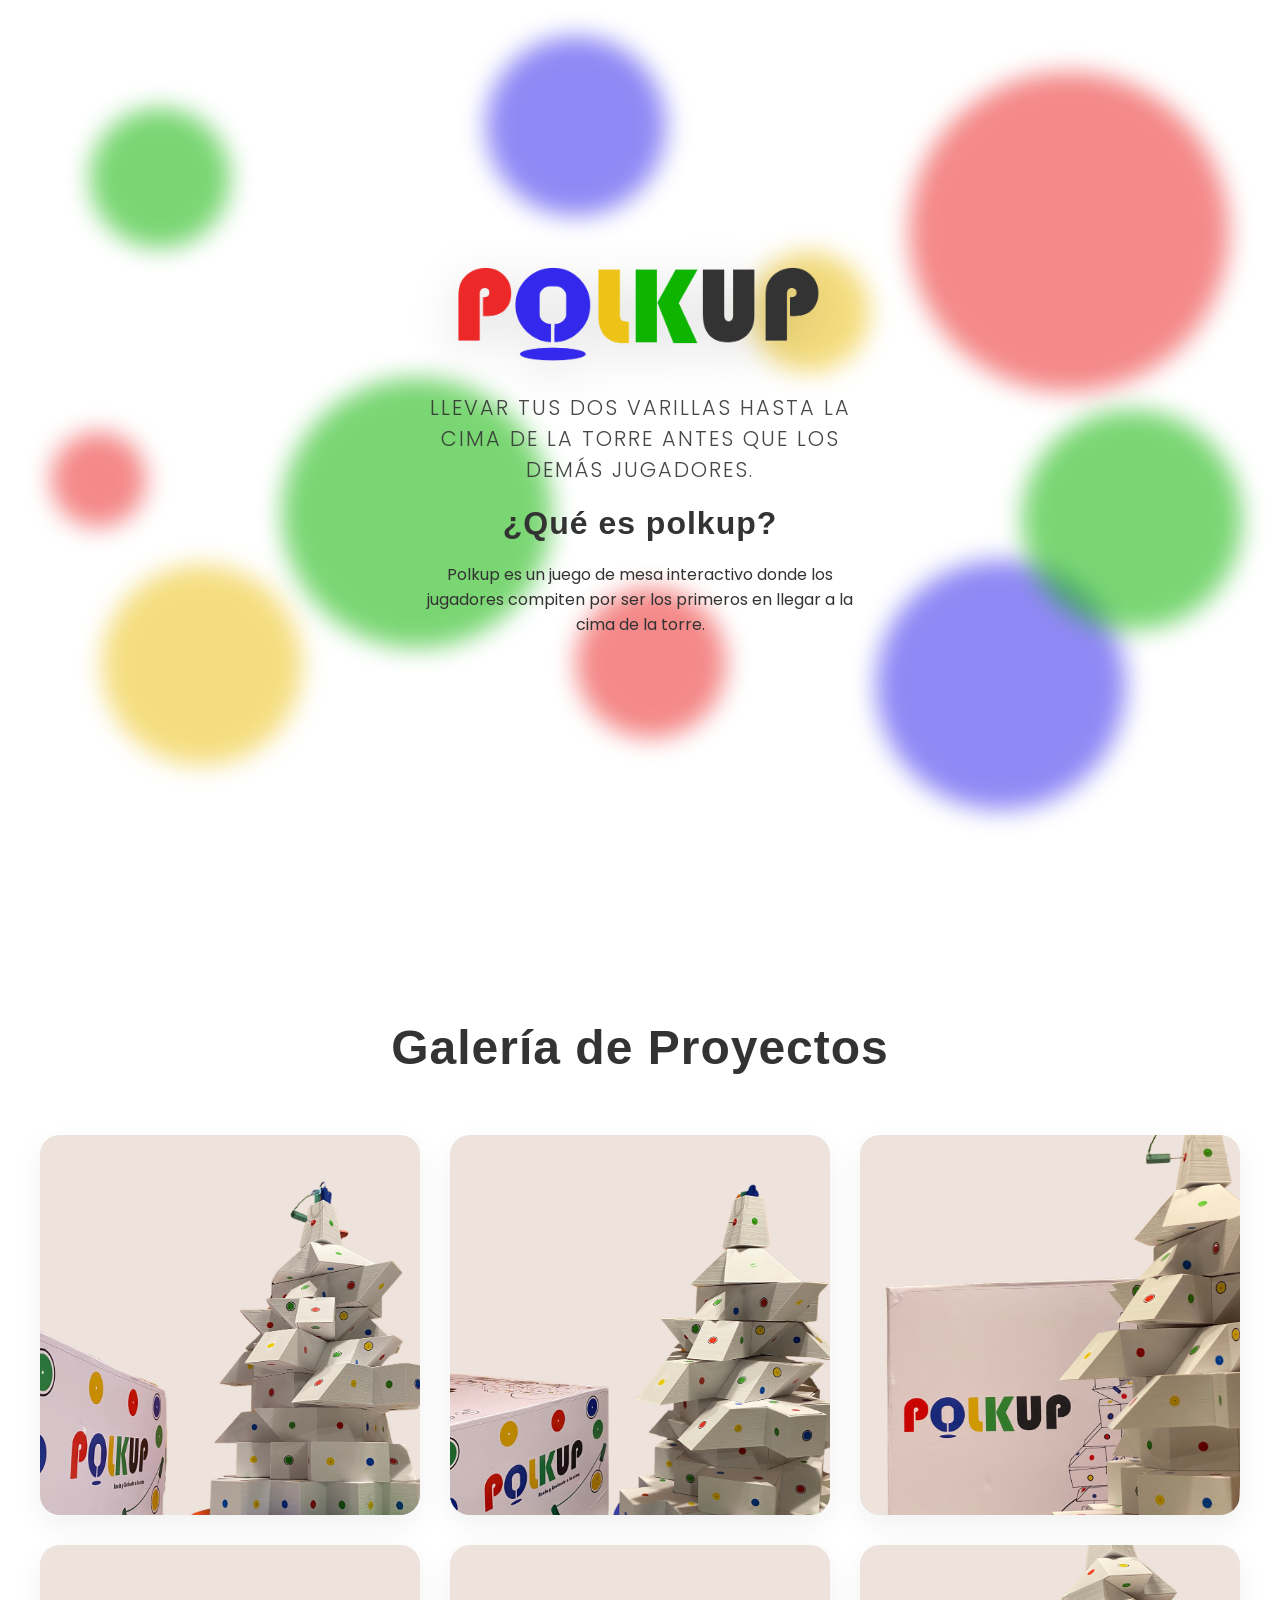
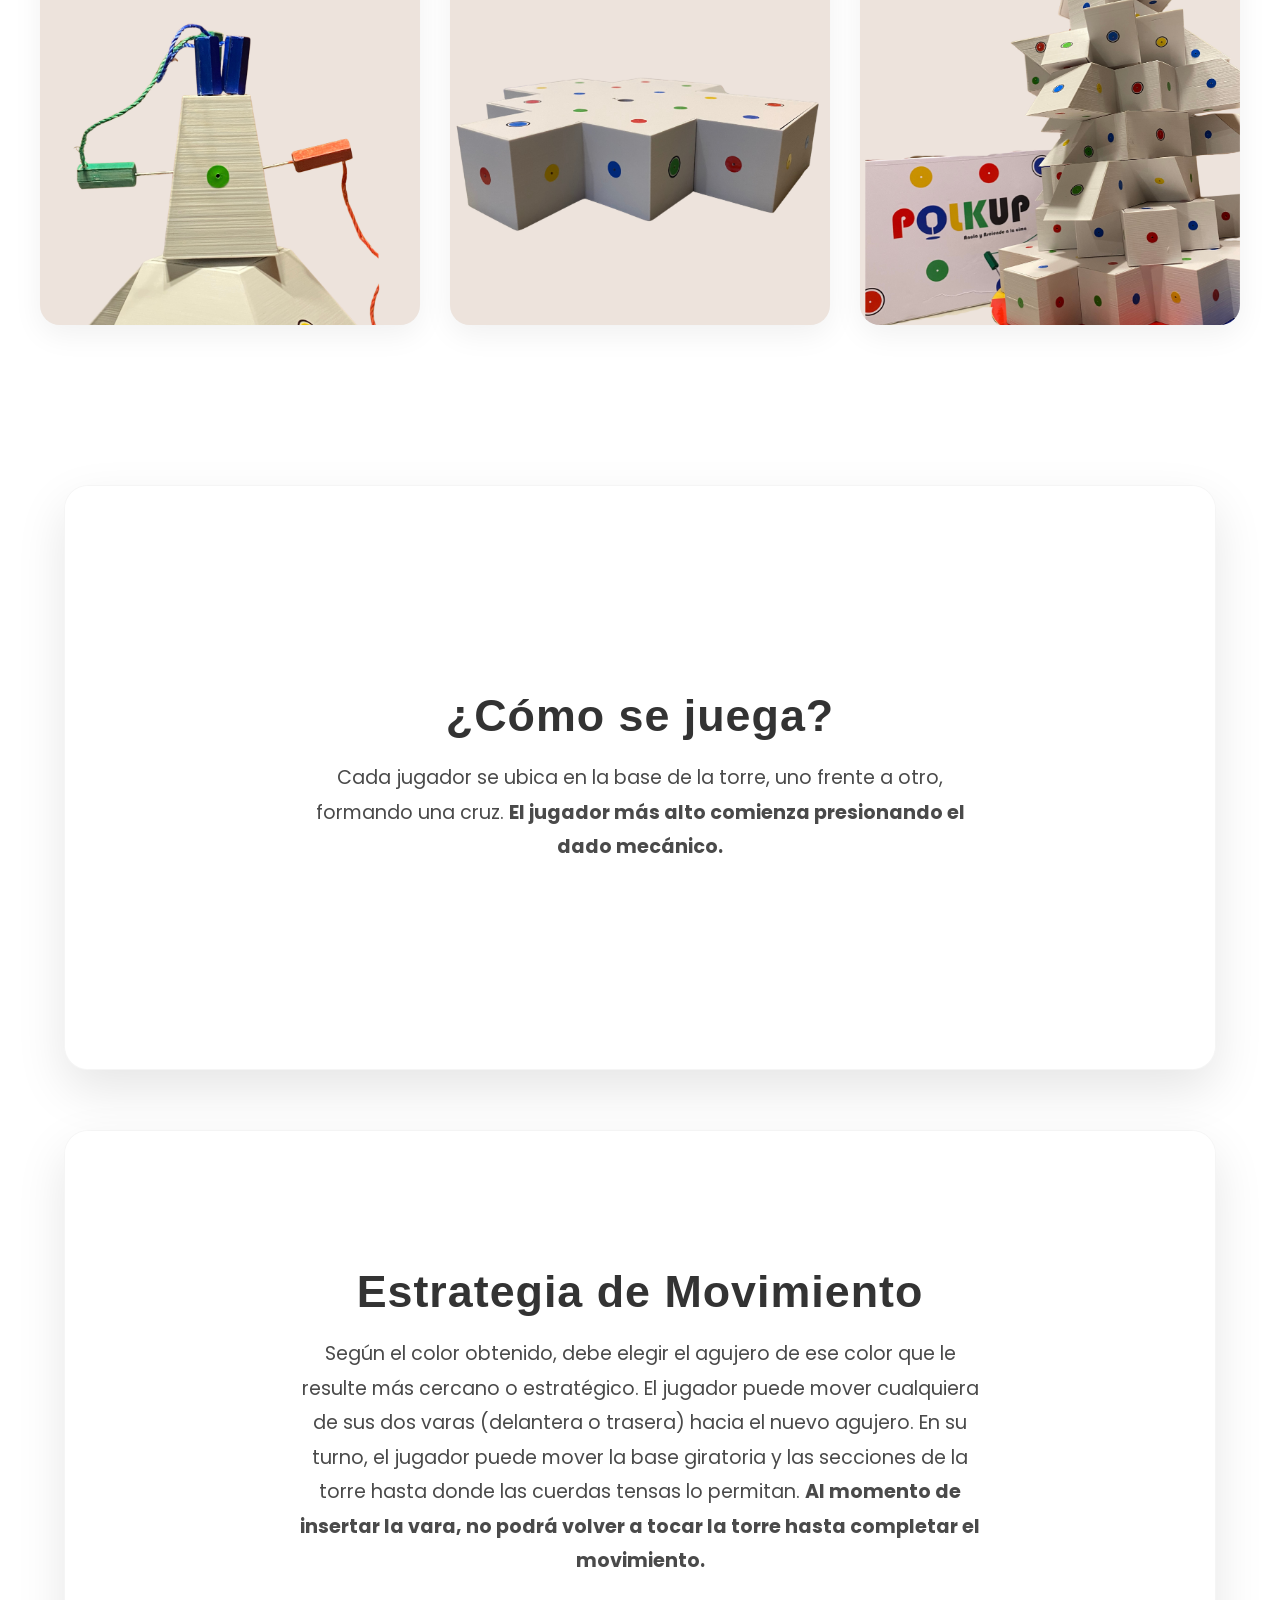
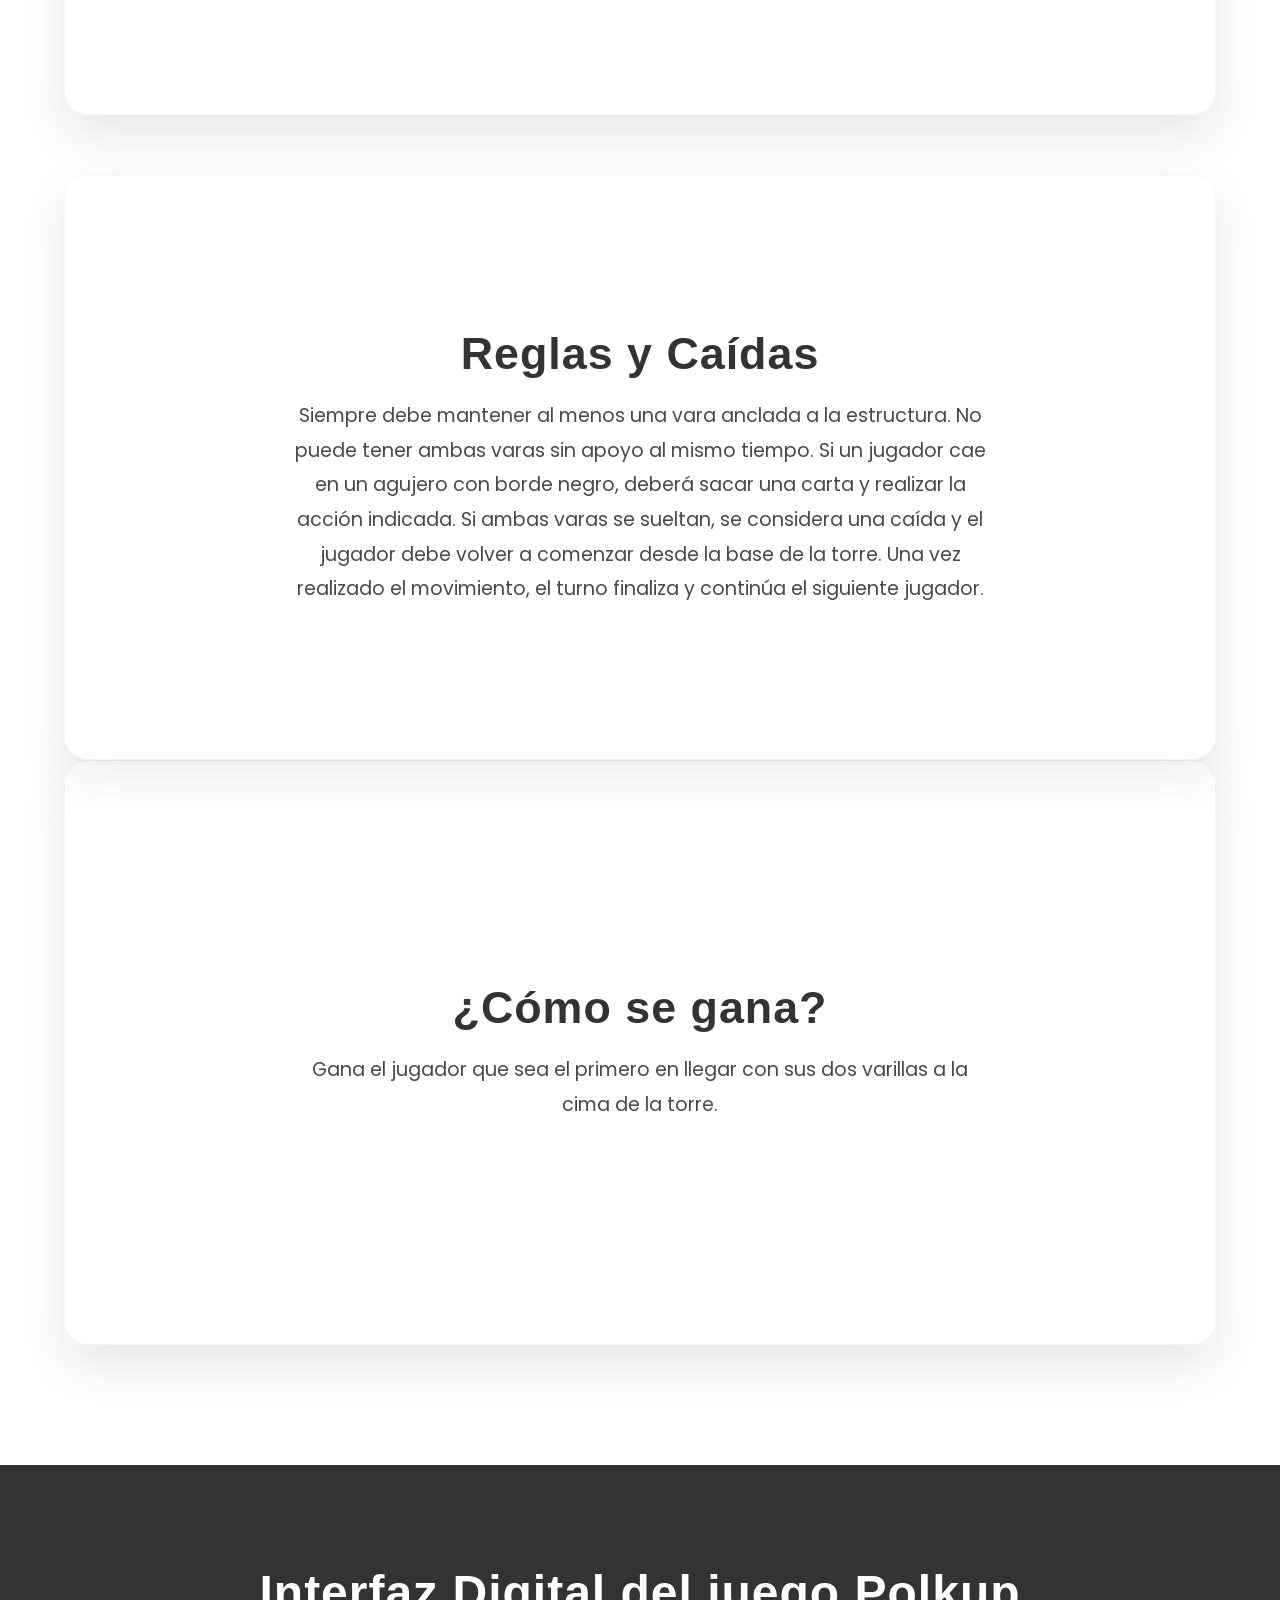
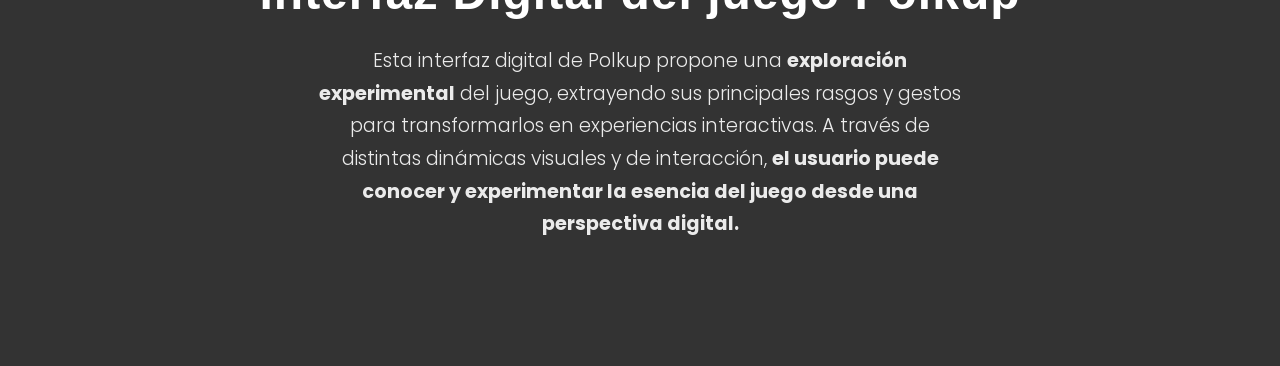
==== index.html @ 48f5e80b "commit inicial Primer acercamiento en código, landing figma a visual code" ====
<!DOCTYPE html>
<html lang="es">
<head>
    <meta charset="UTF-8">
    <meta name="viewport" content="width=device-width, initial-scale=1.0">
    <title>PolkUp landing page</title>
    
    <!-- Fuentes de Google (Poppins) con pesos optimizados -->
    <link rel="preconnect" href="https://fonts.googleapis.com">
    <link rel="preconnect" href="https://fonts.gstatic.com" crossorigin>
    <link href="https://fonts.googleapis.com/css2?family=Poppins:wght@300;400;500;600&display=swap" rel="stylesheet">

    <!-- Enlace a tu archivo de estilos CSS -->
    <link rel="stylesheet" href="style.css">
</head>
<body>

    <!-- SECCIÓN 1: Hero Parallax con 10 Círculos de Colores y Estructura de Marca Centrada -->
    <header class="hero-parallax">
        <!-- Círculos decorativos de fondo -->
        <div class="circle circle-1"></div>
        <div class="circle circle-2"></div>
        <div class="circle circle-3"></div>
        <div class="circle circle-4"></div>
        <div class="circle circle-5"></div>
        <div class="circle circle-6"></div>
        <div class="circle circle-7"></div>
        <div class="circle circle-8"></div>
        <div class="circle circle-9"></div>
        <div class="circle circle-10"></div>
        
        <!-- CORRECCIÓN: Contenedor unificado (brand-container) con logo, título, eslogan y texto chico -->
        <div class="brand-container">
            <img src="logopolkupsfondo.png" alt="Logo de la página" class="main-logo">
            
            <p class="hero-slogan">Llevar tus dos varillas hasta la cima de la torre antes que los demás jugadores.</p>
            <h1 class="hero-title">¿Qué es polkup?</h1>
            <p class="hero-subtext">Polkup es un juego de mesa interactivo donde los jugadores compiten por ser los primeros en llegar a la cima de la torre.</p>
        </div>
    </header>

    <!-- SECCIÓN 2: Galería de Fotos (Diseño Grid Limpio) -->
    <section class="gallery-section">
        <h2>Galería de Proyectos</h2>
        <div class="gallery-grid">
            <div class="gallery-item"><img src="PolkUP_Imagen_P.png" alt="Foto 1"></div>
            <div class="gallery-item"><img src="PolkUP_Imagen_P (1).png" alt="Foto 1"></div>
            <div class="gallery-item"><img src="PolkUP_Imagen_P (2).png" alt="Foto 2"></div>
            <div class="gallery-item"><img src="PolkUP_Imagen_P (3).png" alt="Foto 3"></div>
            <div class="gallery-item"><img src="PolkUP_Imagen_P (4).png" alt="Foto 4"></div>
            <div class="gallery-item"><img src="PolkUP_Imagen_P (5).png" alt="Foto 5"></div>
        </div>
    </section>

    <!-- SECCIÓN 3: Bloques de Texto con GIFs de fondo (Máximo protagonismo al GIF) -->
    <section class="gif-text-section">
        
        <!-- Concepto 1 -->
        <div class="gif-block" style="--gif-url: url('polkup_dado_1.gif');">
            <div class="text-content">
                <h3>¿Cómo se juega?</h3>
                <p>Cada jugador se ubica en la base de la torre, uno frente a otro, formando una cruz. <b>El jugador más alto comienza presionando el dado mecánico.</b></p>
            </div>
            </div>
        </div>

        <!-- Concepto 2 -->
        <div class="gif-block" style="--gif-url: url('polkup_rotar_2.gif');">
            <div class="text-content">
                <h3>Estrategia de Movimiento</h3>
                <p>Según el color obtenido, debe elegir el agujero de ese color que le resulte más cercano o estratégico. El jugador puede mover cualquiera de sus dos varas (delantera o trasera) hacia el nuevo agujero. En su turno, el jugador puede mover la base giratoria y las secciones de la torre hasta donde las cuerdas tensas lo permitan. <b>Al momento de insertar la vara, no podrá volver a tocar la torre hasta completar el movimiento.</p>
            </div>
        </div>

        <!-- Concepto 3 -->
        <div class="gif-block" style="--gif-url: url('polkup_cartas_3.gif');">
            <div class="text-content">
                <h3>Reglas y Caídas</h3>
                <p>Siempre debe mantener al menos una vara anclada a la estructura. No puede tener ambas varas sin apoyo al mismo tiempo. Si un jugador cae en un agujero con borde negro, deberá sacar una carta y realizar la acción indicada. Si ambas varas se sueltan, se considera una caída y el jugador debe volver a comenzar desde la base de la torre. Una vez realizado el movimiento, el turno finaliza y continúa el siguiente jugador.</p>
            </div>
        </div>
        
        <!-- Concepto 4 (¡CORREGIDO! Ya no está atrapado en el bloque anterior) -->
        <div class="gif-block" style="--gif-url: url('polkup_cima_4.gif');">
            <div class="text-content">
                <h3>¿Cómo se gana?</h3>
                <p>Gana el jugador que sea el primero en llegar con sus dos varillas a la cima de la torre.</p>
            </div>
        </div>

    </section>

<!-- NUEVA SECCIÓN OSCURA DESPUÉS DE LOS GIFS -->
    <section class="dark-footer-section">
        <h2 class="dark-section-title">Interfaz Digital del juego Polkup</h2>
        <p class="dark-section-text">Esta interfaz digital de Polkup propone una <b>exploración experimental</b> del juego, extrayendo sus principales rasgos y gestos para transformarlos en experiencias interactivas. A través de distintas dinámicas visuales y de interacción, <b>el usuario puede conocer y experimentar la esencia del juego desde una perspectiva digital.</p>
    </section>
    <!-- Enlace externo a tu JavaScript para el movimiento de los círculos -->
    <script src="script.js"></script>
</body>
</html>
---- style.css ----
/* --- VARIABLES DE COLOR --- */
:root {
    --color-verde: #0DB500;
    --color-rojo: #EC2828;
    --color-amarillo: #EDC217;
    --color-azul: #3329ED;
    --color-texto-oscuro: #333333;
    --color-fondo: #ffffff;
}

/* --- REGLAS GENERALES --- */
* {
    margin: 0;
    padding: 0;
    box-sizing: border-box;
}

body {
    font-family: 'Poppins', sans-serif;
    background-color: var(--color-fondo);
    color: var(--color-texto-oscuro);
    overflow-x: hidden;
}

/* Tipografía Bauhaus para todos los títulos */
h1, h2, h3 {
    font-family: 'Bauhaus 93', 'Arial Black', sans-serif; 
    color: var(--color-texto-oscuro);
    letter-spacing: 1px;
}

/* --- SECCIÓN 1: HERO PARALLAX --- */
.hero-parallax {
    position: relative;
    height: 100vh;
    width: 100%;
    display: flex;
    justify-content: center;
    align-items: center;
    overflow: hidden;
    background-color: var(--color-fondo);
}

/* Contenedor central de marca (PERFECTAMENTE CENTRADO EN LA PÁGINA) */
.brand-container {
    position: absolute;
    top: 50%;
    left: 50%;
    transform: translate(-50%, -50%); /* Este truco lo centra perfectamente de arriba-abajo e izquierda-derecha */
    z-index: 99; 
    text-align: center;
    display: flex;
    flex-direction: column;
    align-items: center;
    gap: 20px; 
    width: 100%;
    max-width: 500px; /* Evita que el texto del eslogan se deforme */
    padding: 0 20px;
}

/* Logo más grande */
.main-logo {
    width: 100%;
    max-width: 380px; 
    height: auto;
    filter: drop-shadow(0px 12px 24px rgba(0, 0, 0, 0.12)); 
}

/* Estilo para el eslogan */
.hero-slogan {
    font-size: 1.3rem;
    font-weight: 300;
    color: var(--color-texto-oscuro);
    letter-spacing: 2px;
    text-transform: uppercase; 
    opacity: 0.9;
}

/* --- 10 CÍRCULOS DE FONDO --- */
.circle {
    position: absolute;
    border-radius: 50%;
    opacity: 0.55; 
    filter: blur(12px); 
    will-change: transform;
    z-index: 1; /* Capa baja, permitiendo que la marca (z-index: 99) pase por el frente */
}

.circle-1  { width: 140px; height: 140px; top: 12%; left: 7%;  background-color: var(--color-verde); }
.circle-2  { width: 320px; height: 320px; top: 8%;  right: 4%; background-color: var(--color-rojo); }
.circle-3  { width: 200px; height: 200px; bottom: 15%; left: 8%; background-color: var(--color-amarillo); }
.circle-4  { width: 250px; height: 250px; bottom: 10%; right: 12%; background-color: var(--color-azul); }
.circle-5  { width: 95px;  height: 95px;  top: 48%; left: 4%;  background-color: var(--color-rojo); }
.circle-6  { width: 180px; height: 180px; top: 4%;   left: 38%; background-color: var(--color-azul); }
.circle-7  { width: 220px; height: 220px; bottom: 30%; right: 3%; background-color: var(--color-verde); }
.circle-8  { width: 120px; height: 120px; top: 28%; right: 32%; background-color: var(--color-amarillo); }
.circle-9  { width: 150px; height: 150px; bottom: 18%; left: 45%; background-color: var(--color-rojo); }
.circle-10 { width: 270px; height: 270px; top: 42%; left: 22%; background-color: var(--color-verde); }

/* --- SECCIÓN 2: GALERÍA DE FOTOS --- */
.gallery-section {
    padding: 120px 40px;
    text-align: center;
    background-color: var(--color-fondo); 
}

.gallery-section h2 {
    font-size: 3rem;
    margin-bottom: 60px;
}

.gallery-grid {
    display: grid;
    grid-template-columns: repeat(auto-fit, minmax(280px, 1fr));
    gap: 30px;
    max-width: 1200px;
    margin: 0 auto;
}

.gallery-item {
    overflow: hidden;
    border-radius: 20px;
    height: 380px;
    box-shadow: 0 10px 30px rgba(0, 0, 0, 0.06);
    background: #f5f5f5;
}

.gallery-item img {
    width: 100%;
    height: 100%;
    object-fit: cover;
    transition: transform 0.6s cubic-bezier(0.25, 1, 0.5, 1);
}

.gallery-item:hover img {
    transform: scale(1.06);
}

/* --- SECCIÓN 3: TEXTO CON GIFS (EFECTO FLOTANTE) --- */
.gif-text-section {
    padding: 40px 0 120px 0;
    background-color: var(--color-fondo);
    display: flex;
    flex-direction: column;
    gap: 60px; 
}

.gif-block {
    position: relative;
    height: 65vh;
    width: 90%; 
    max-width: 1200px;
    margin: 0 auto; 
    display: flex;
    justify-content: center;
    align-items: center;
    text-align: center;
    padding: 40px;
    overflow: hidden;
    border-radius: 24px; 
    
    box-shadow: 0 20px 50px rgba(0, 0, 0, 0.1); 
    border: 1px solid rgba(0, 0, 0, 0.04); 

    background-image: var(--gif-url);
    background-attachment: fixed;
    background-position: center;
    background-repeat: no-repeat;
    background-size: cover;
}

/* Capa blanca con opacidad incrementada para máxima visualización del texto */
.gif-block::before {
    content: '';
    position: absolute;
    top: 0; left: 0; width: 100%; height: 100%;
    background: rgba(255, 255, 255, 0.30); 
    z-index: 1;
}

.text-content {
    position: relative;
    z-index: 2;
    max-width: 700px;
}

.text-content h3 {
    font-size: 2.8rem;
    margin-bottom: 20px;
}

.text-content p {
    font-size: 1.2rem;
    line-height: 1.8;
    font-weight: 400;
    color: #4a4a4a; 
}

/* --- NUEVA SECCIÓN OSCURA (DESPUÉS DE LOS GIFS) --- */
.dark-footer-section {
    background-color: #333333; /* El color oscuro que me pediste */
    padding: 100px 40px; /* Buen espacio arriba y abajo para que respire */
    text-align: center;
    display: flex;
    flex-direction: column;
    align-items: center;
    gap: 25px;
    width: 100%;
}

/* Título de la sección en Bauhaus y Blanco */
.dark-section-title {
    font-family: 'Bauhaus 93', 'Arial Black', sans-serif;
    font-size: 3rem;
    color: #ffffff !important; /* Forzamos a que sea blanco */
    max-width: 800px;
}

/* Texto chico/párrafo en Poppins y Blanco */
.dark-section-text {
    font-family: 'Poppins', sans-serif;
    font-size: 1.2rem;
    font-weight: 300;
    color: #ffffff !important; /* Forzamos a que sea blanco */
    max-width: 650px;
    line-height: 1.7;
    opacity: 0.9; /* Un toque sutil para que no sea un blanco tan chillón al leer */
}
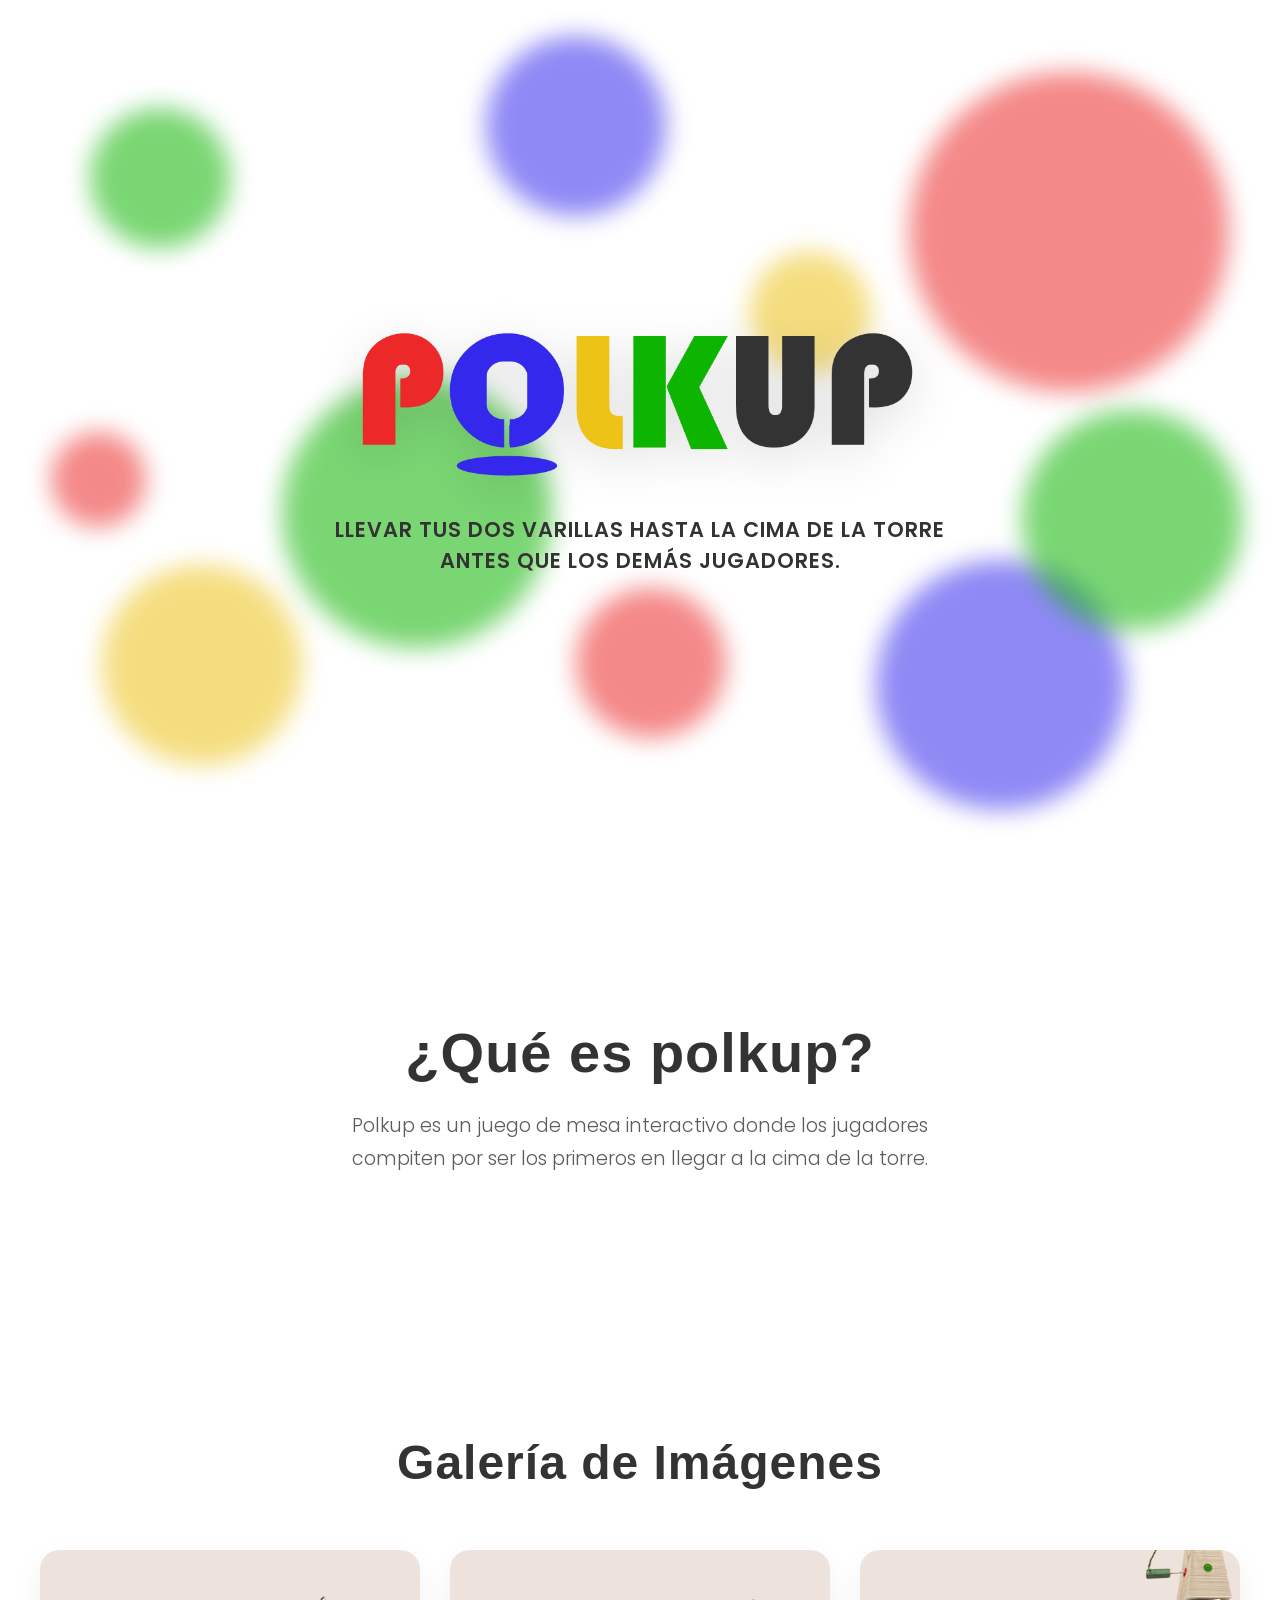
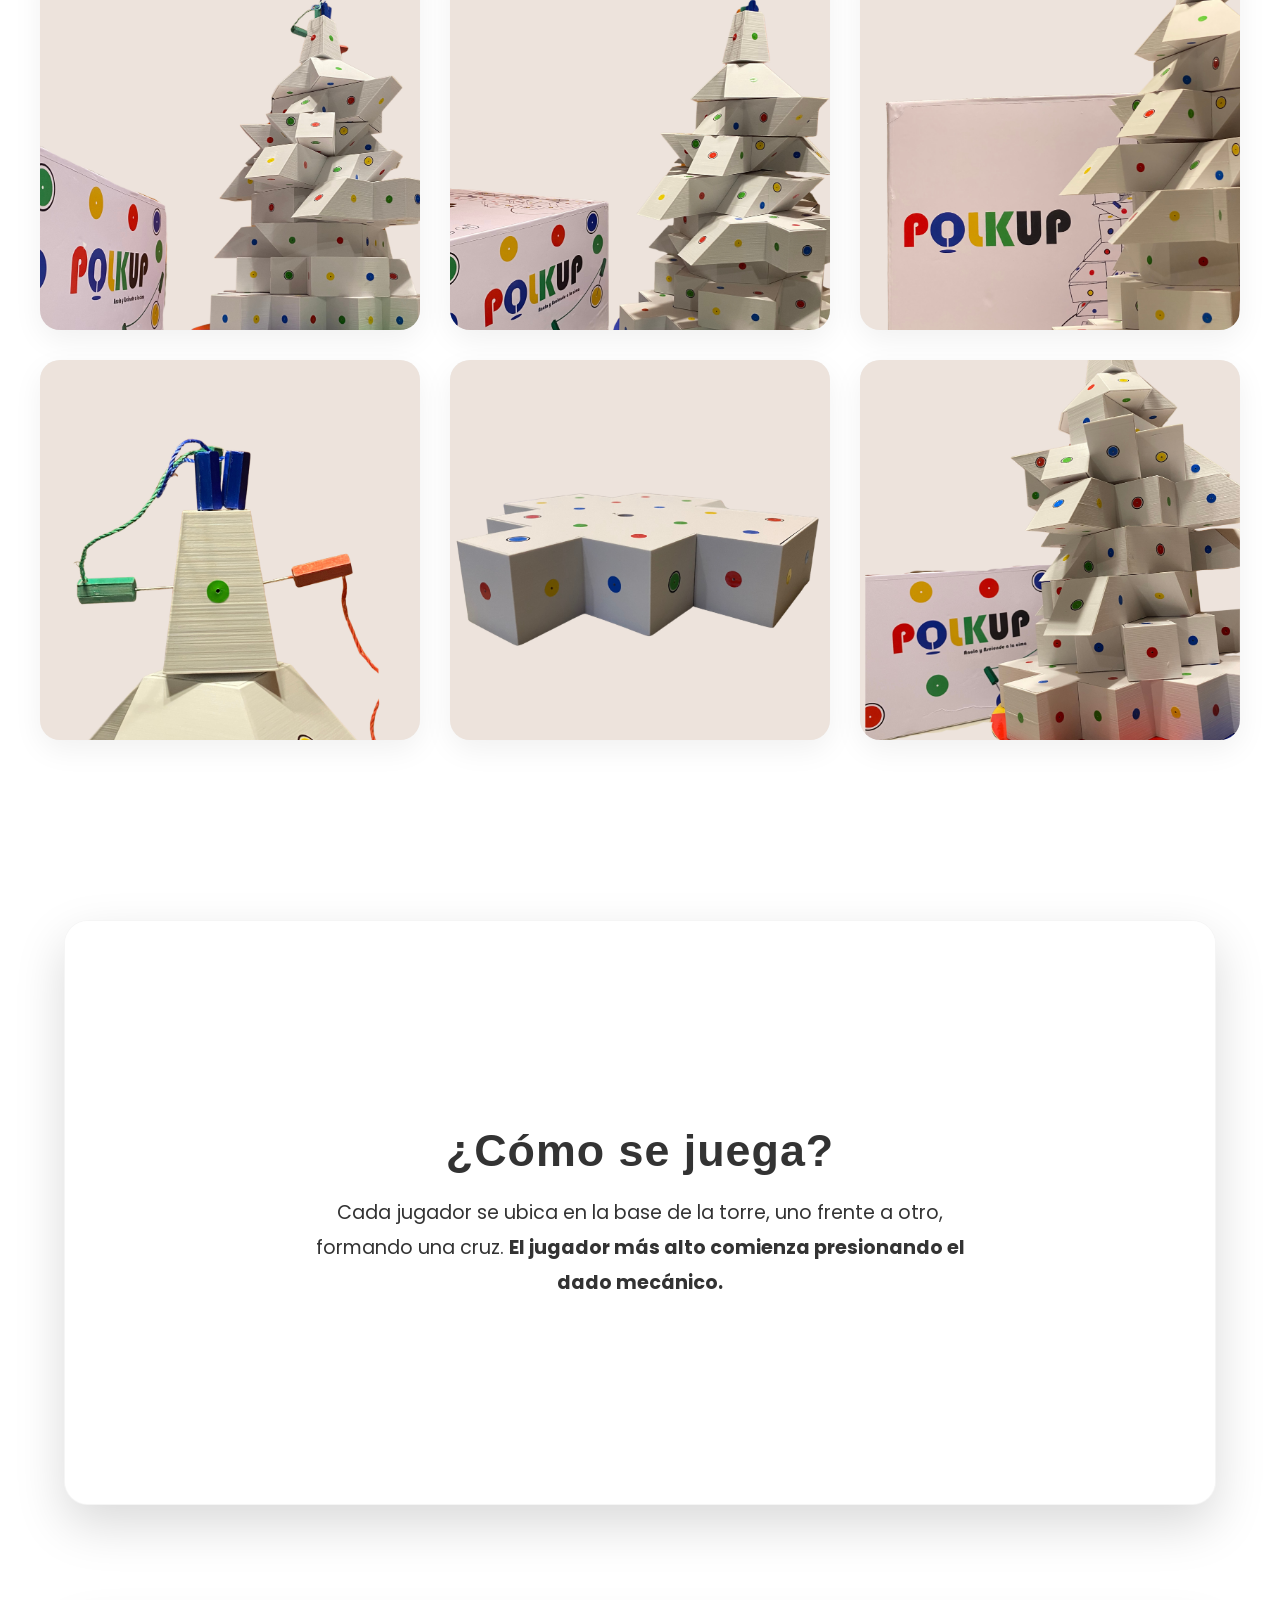
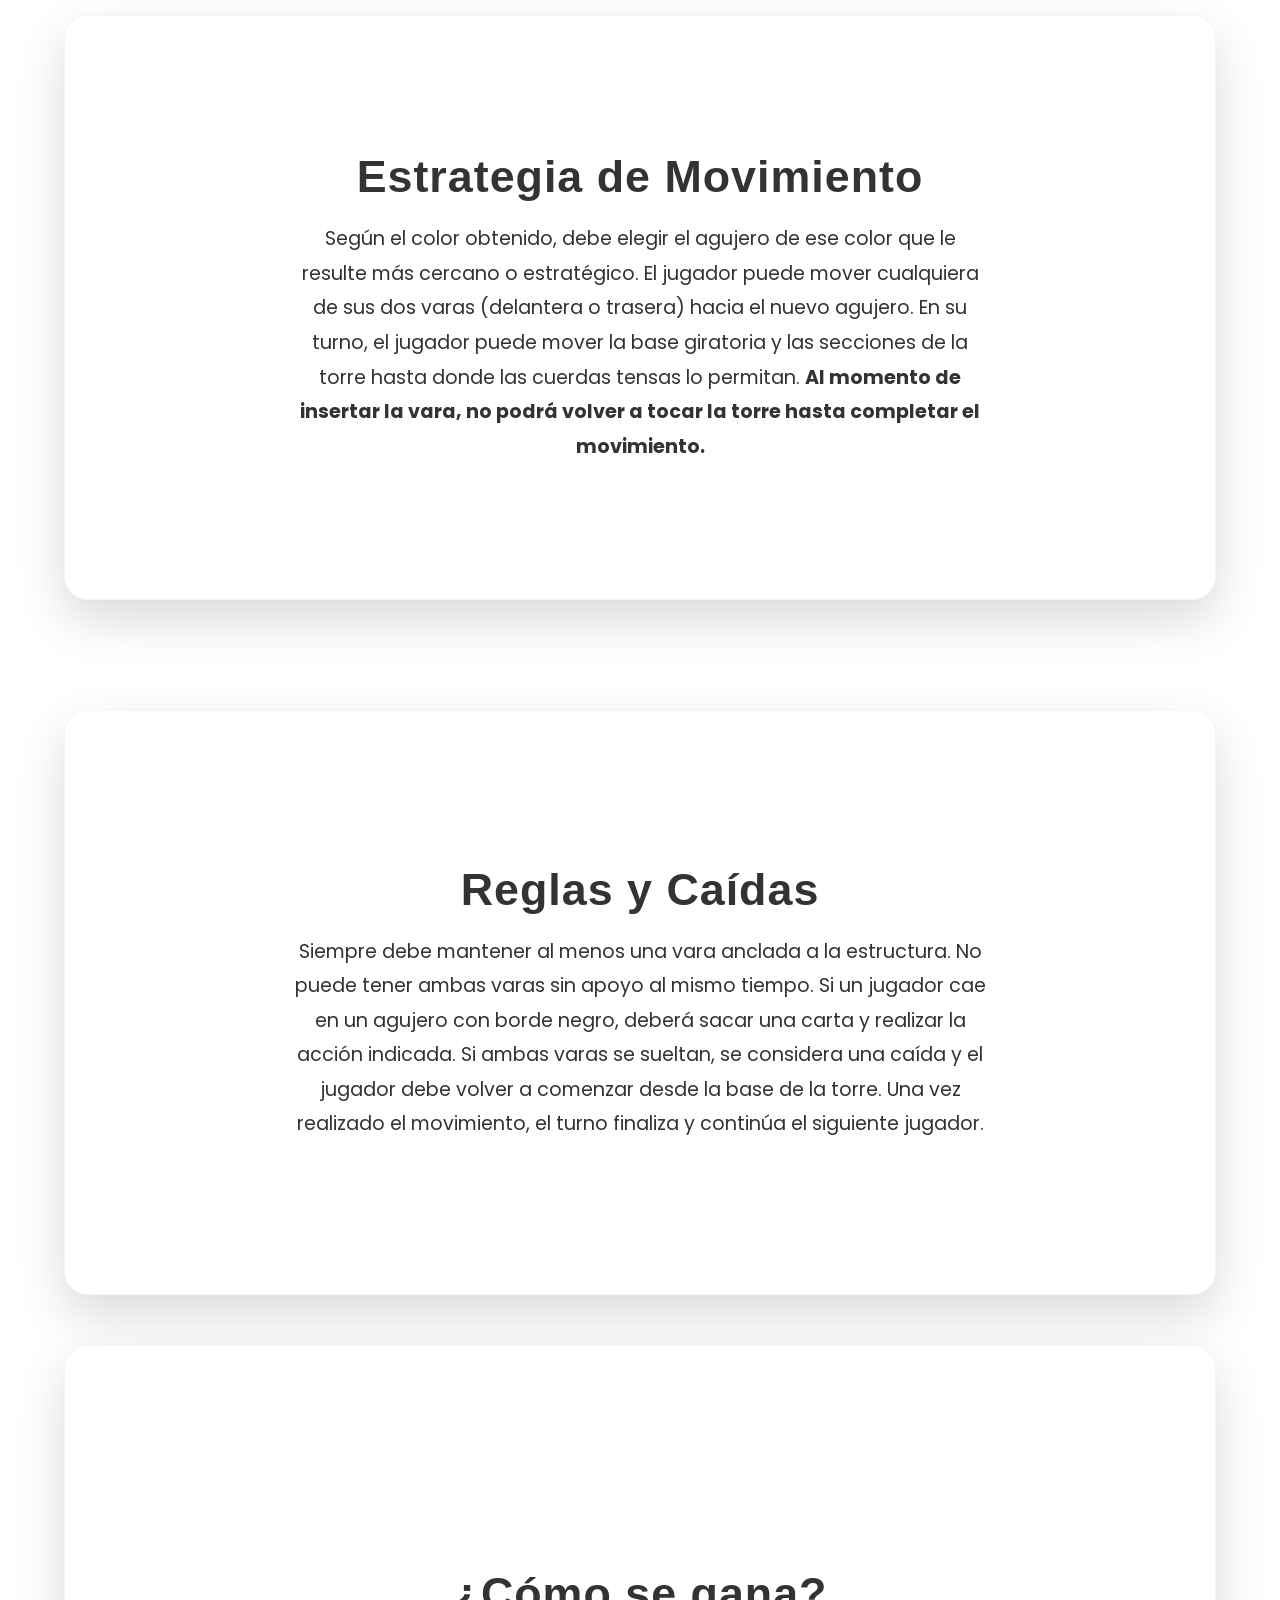
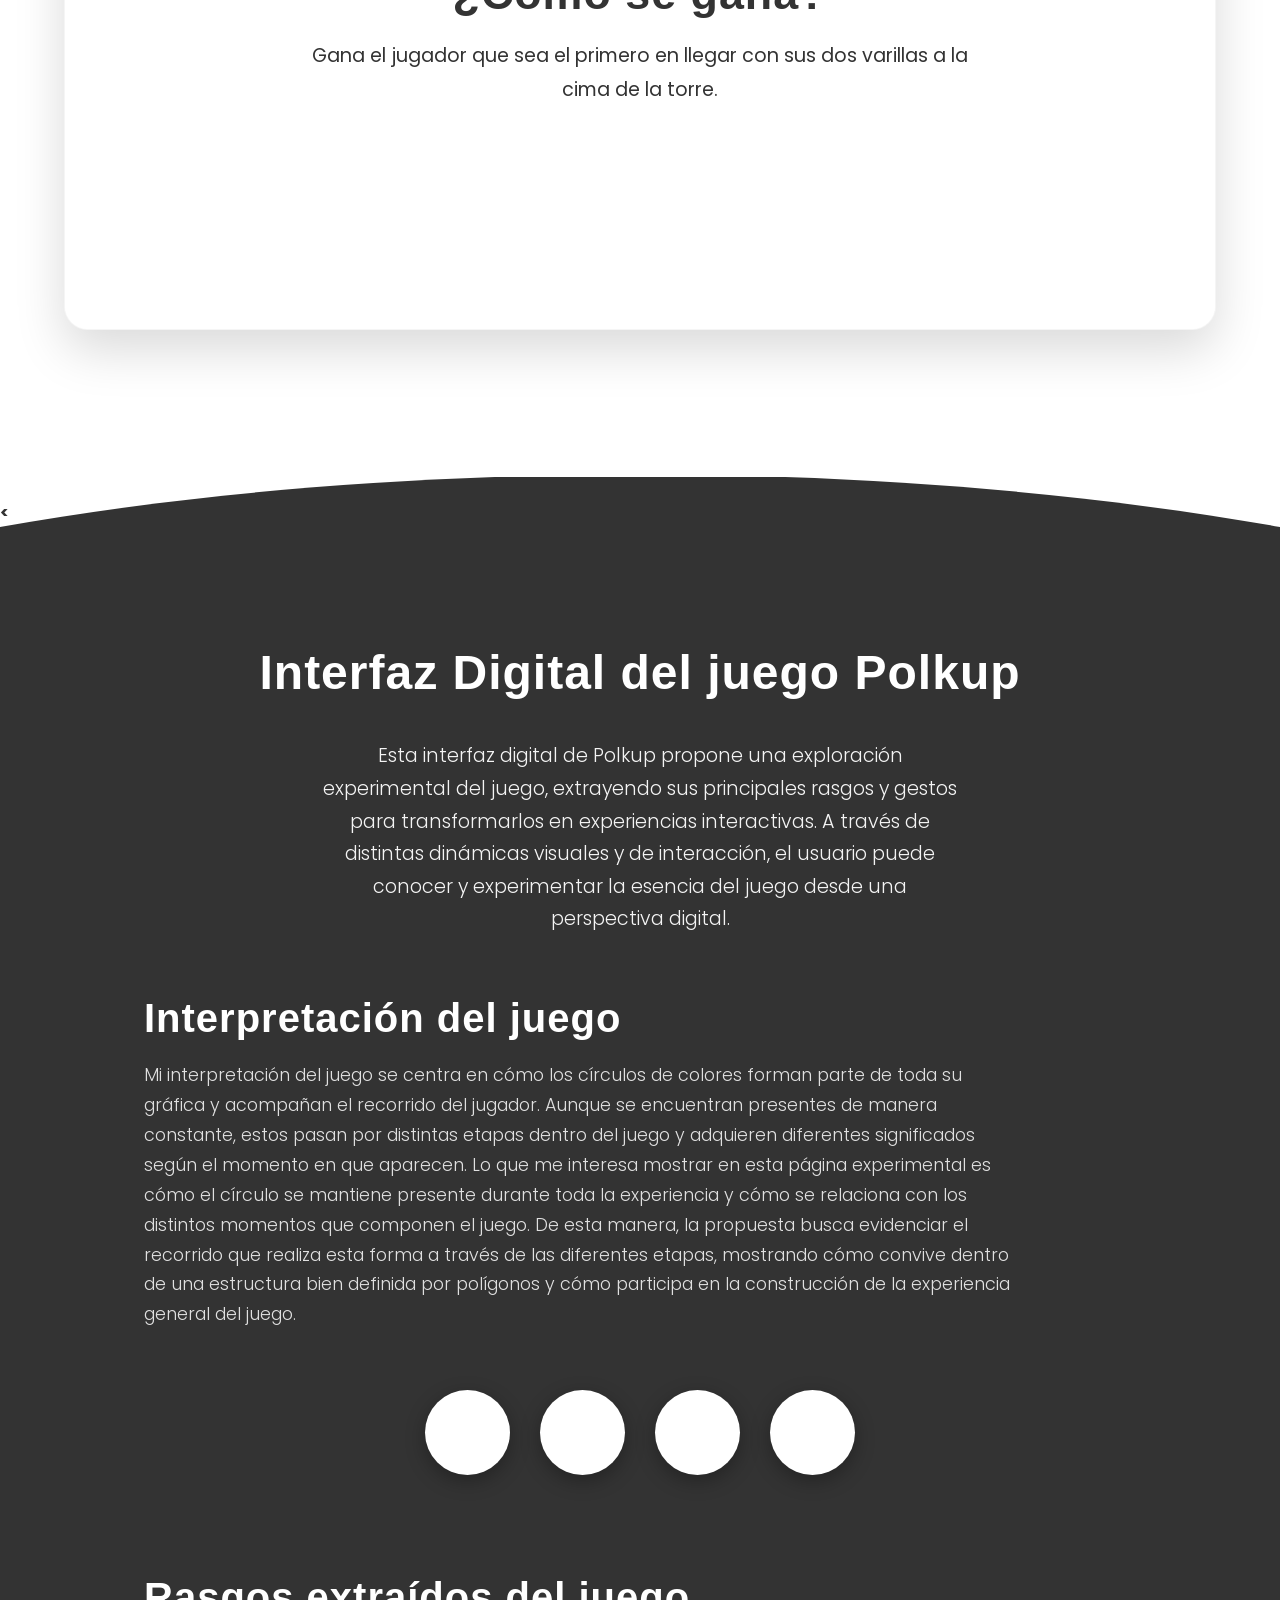
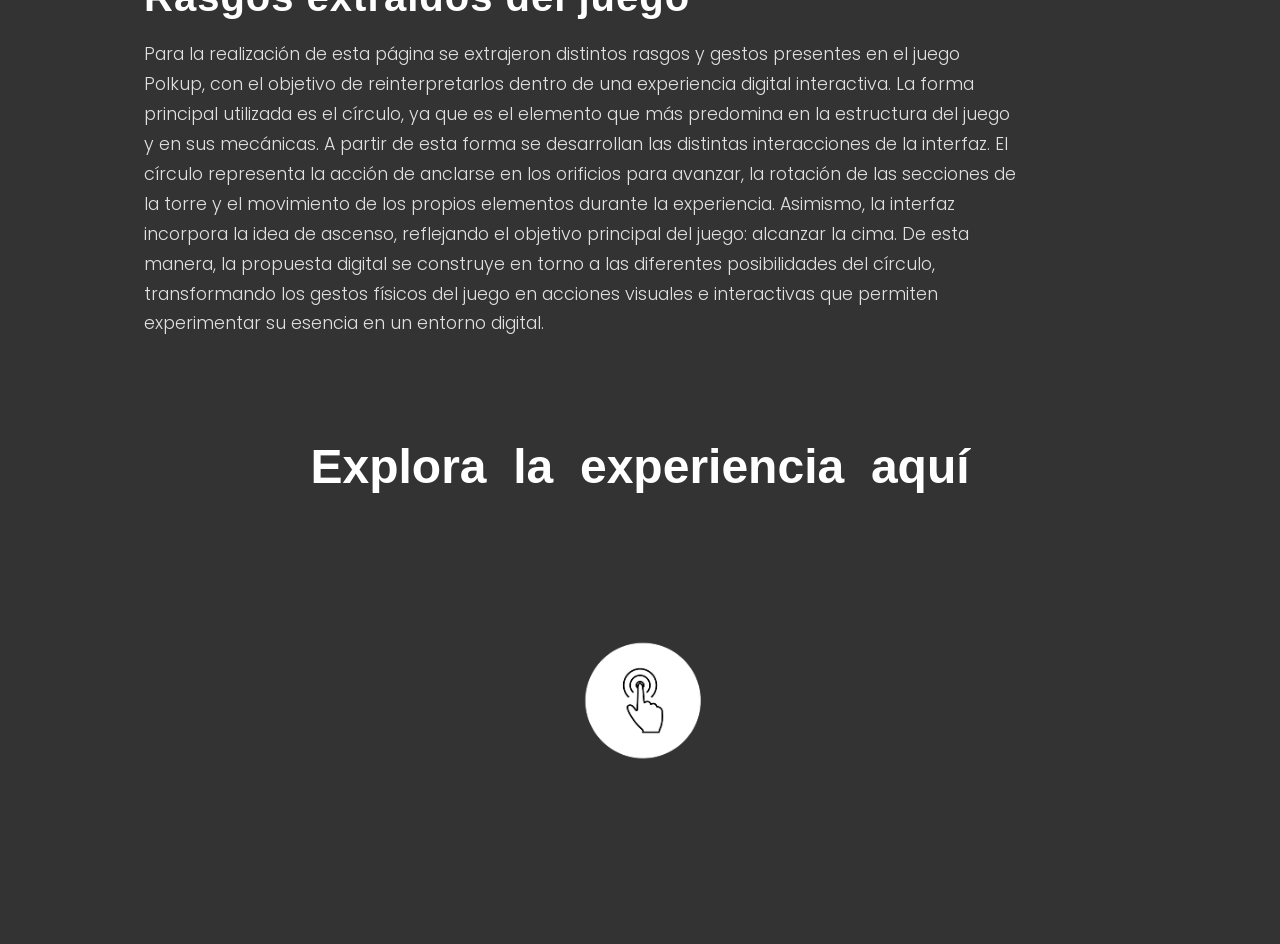
==== commit fb4c7afe: "cambio 09-06 landing polkup cambio del 09-06 landing polkup" ====
--- a/index.html
+++ b/index.html
@@ -34,14 +34,20 @@
             <img src="logopolkupsfondo.png" alt="Logo de la página" class="main-logo">
             
             <p class="hero-slogan">Llevar tus dos varillas hasta la cima de la torre antes que los demás jugadores.</p>
-            <h1 class="hero-title">¿Qué es polkup?</h1>
-            <p class="hero-subtext">Polkup es un juego de mesa interactivo donde los jugadores compiten por ser los primeros en llegar a la cima de la torre.</p>
         </div>
     </header>
 
+    
+    <section class="que-es-polkup-section" style="margin-top: 120px; margin-bottom: 140px; text-align: center; width: 100%;">
+        <h2 style="font-family: 'Bauhaus 93', sans-serif; font-size: 3.5rem; margin-bottom: 25px;">¿Qué es polkup?</h2>
+        <p style="font-family: 'Poppins', sans-serif; font-size: 1.2rem; font-weight: 300; max-width: 650px; margin: 0 auto; line-height: 1.7; opacity: 0.8;">
+            Polkup es un juego de mesa interactivo donde los jugadores compiten por ser los primeros en llegar a la cima de la torre.
+        </p>
+    </section>
+
     <!-- SECCIÓN 2: Galería de Fotos (Diseño Grid Limpio) -->
     <section class="gallery-section">
-        <h2>Galería de Proyectos</h2>
+        <h2>Galería de Imágenes</h2>
         <div class="gallery-grid">
             <div class="gallery-item"><img src="PolkUP_Imagen_P.png" alt="Foto 1"></div>
             <div class="gallery-item"><img src="PolkUP_Imagen_P (1).png" alt="Foto 1"></div>
@@ -90,11 +96,59 @@
 
     </section>
 
-<!-- NUEVA SECCIÓN OSCURA DESPUÉS DE LOS GIFS -->
-    <section class="dark-footer-section">
+
+<<section class="dark-footer-container">
+    
+    <svg class="dark-arc-top" viewBox="0 0 1440 150" preserveAspectRatio="none" xmlns="http://www.w3.org/2000/svg">
+        <path d="M0,150 L1440,150 L1440,50 C1000,-20 440,-20 0,50 Z" fill="#333333"/>
+    </svg>
+
+    <div class="dark-footer-body">
+        
         <h2 class="dark-section-title">Interfaz Digital del juego Polkup</h2>
-        <p class="dark-section-text">Esta interfaz digital de Polkup propone una <b>exploración experimental</b> del juego, extrayendo sus principales rasgos y gestos para transformarlos en experiencias interactivas. A través de distintas dinámicas visuales y de interacción, <b>el usuario puede conocer y experimentar la esencia del juego desde una perspectiva digital.</p>
-    </section>
+        <p class="dark-section-text">Esta interfaz digital de Polkup propone una exploración experimental del juego, extrayendo sus principales rasgos y gestos para transformarlos en experiencias interactivas. A través de distintas dinámicas visuales y de interacción, el usuario puede conocer y experimentar la esencia del juego desde una perspectiva digital.</p>
+
+        <div class="left-content-block">
+            <h3 class="left-subtitle">Interpretación del juego</h3>
+            <p class="left-text">Mi interpretación del juego se centra en cómo los círculos de colores forman parte de toda su gráfica y acompañan el recorrido del jugador. Aunque se encuentran presentes de manera constante, estos pasan por distintas etapas dentro del juego y adquieren diferentes significados según el momento en que aparecen.
+Lo que me interesa mostrar en esta página experimental es cómo el círculo se mantiene presente durante toda la experiencia y cómo se relaciona con los distintos momentos que componen el juego. De esta manera, la propuesta busca evidenciar el recorrido que realiza esta forma a través de las diferentes etapas, mostrando cómo convive dentro de una estructura bien definida por polígonos y cómo participa en la construcción de la experiencia general del juego.
+</p>
+        </div>
+
+        <div class="color-circles-container">
+            <div class="color-circle circle-red"></div>
+            <div class="color-circle circle-yellow"></div>
+            <div class="color-circle circle-blue"></div>
+            <div class="color-circle circle-green"></div>
+        </div>
+        
+        <div class="left-content-block">
+            <h3 class="left-subtitle">Rasgos extraídos del juego</h3>
+            <p class="left-text">Para la realización de esta página se extrajeron distintos rasgos y gestos presentes en el juego Polkup, con el objetivo de reinterpretarlos dentro de una experiencia digital interactiva. La forma principal utilizada es el círculo, ya que es el elemento que más predomina en la estructura del juego y en sus mecánicas.
+
+A partir de esta forma se desarrollan las distintas interacciones de la interfaz. El círculo representa la acción de anclarse en los orificios para avanzar, la rotación de las secciones de la torre y el movimiento de los propios elementos durante la experiencia. Asimismo, la interfaz incorpora la idea de ascenso, reflejando el objetivo principal del juego: alcanzar la cima.
+
+De esta manera, la propuesta digital se construye en torno a las diferentes posibilidades del círculo, transformando los gestos físicos del juego en acciones visuales e interactivas que permiten experimentar su esencia en un entorno digital.</p>
+        </div>
+
+      <p class="rainbow-text">
+    <span>E</span><span>x</span><span>p</span><span>l</span><span>o</span><span>r</span><span>a</span><span>&nbsp;</span>
+    <span>l</span><span>a</span><span>&nbsp;</span>
+    <span>e</span><span>x</span><span>p</span><span>e</span><span>r</span><span>i</span><span>e</span><span>n</span><span>c</span><span>i</span><span>a</span><span>&nbsp;</span>
+    <span>a</span><span>q</span><span>u</span><span>í</span><span>
+</p>
+<div class="image-button-container">
+            <a href="AQUÍ_VA_EL_LINK_DE_LA_OTRA_PÁGINA.html" class="img-btn-link">
+                <img src="icono_pulsar.png" alt="Botón Polkup" class="interactive-btn-img">
+            </a>
+        </div>
+
+     
+        </div>
+</section>
+
+
+
     <!-- Enlace externo a tu JavaScript para el movimiento de los círculos -->
     <script src="script.js"></script>
 </body>
--- a/style.css
+++ b/style.css
@@ -52,28 +52,45 @@
     display: flex;
     flex-direction: column;
     align-items: center;
-    gap: 20px; 
-    width: 100%;
-    max-width: 500px; /* Evita que el texto del eslogan se deforme */
+    gap: 15px; 
+    width: 100%;
+    max-width: 650px; /* Evita que el texto se deforme */
     padding: 0 20px;
 }
 
-/* Logo más grande */
+/* Logo */
 .main-logo {
     width: 100%;
-    max-width: 380px; 
+    max-width: 580px; 
     height: auto;
+    margin-bottom: 5px;
     filter: drop-shadow(0px 12px 24px rgba(0, 0, 0, 0.12)); 
+}
+
+/* Título principal en la cabecera */
+.hero-title {
+    font-size: 3.5rem;
+    color: var(--color-texto-oscuro);
+    line-height: 1.1;
+    margin-bottom: 5px;
 }
 
 /* Estilo para el eslogan */
 .hero-slogan {
     font-size: 1.3rem;
+    font-weight: 600;
+    color: var(--color-texto-oscuro); 
+    letter-spacing: 1px;
+    text-transform: uppercase; 
+}
+
+/* Texto chico inferior de la cabecera */
+.hero-subtext {
+    font-size: 1rem;
     font-weight: 300;
     color: var(--color-texto-oscuro);
-    letter-spacing: 2px;
-    text-transform: uppercase; 
-    opacity: 0.9;
+    max-width: 520px;
+    line-height: 1.6;
 }
 
 /* --- 10 CÍRCULOS DE FONDO --- */
@@ -136,13 +153,13 @@
     transform: scale(1.06);
 }
 
-/* --- SECCIÓN 3: TEXTO CON GIFS (EFECTO FLOTANTE) --- */
+/* --- SECCIÓN 3: TEXTO CON GIFS (INTERACTIVIDAD HOVER) --- */
 .gif-text-section {
-    padding: 40px 0 120px 0;
+    padding: 60px 0 120px 0;
     background-color: var(--color-fondo);
     display: flex;
     flex-direction: column;
-    gap: 60px; 
+    gap: 60px; /* AQUÍ SE CONTROLA EL MARGEN ENTRE LOS GIFS */
 }
 
 .gif-block {
@@ -159,7 +176,7 @@
     overflow: hidden;
     border-radius: 24px; 
     
-    box-shadow: 0 20px 50px rgba(0, 0, 0, 0.1); 
+    box-shadow: 0 20px 50px rgba(0, 0, 0, 0.15); 
     border: 1px solid rgba(0, 0, 0, 0.04); 
 
     background-image: var(--gif-url);
@@ -167,62 +184,249 @@
     background-position: center;
     background-repeat: no-repeat;
     background-size: cover;
-}
-
-/* Capa blanca con opacidad incrementada para máxima visualización del texto */
+    cursor: pointer;
+
+    /* AGREGA ESTA LÍNEA PARA SEPARAR EL BORDE REDONDEADO DEL SIGUIENTE BLOQUE */
+    margin-bottom: 50px; 
+}
+
+/* Capa blanca con OPACIDAD DEL 95% para una lectura perfecta */
 .gif-block::before {
     content: '';
     position: absolute;
     top: 0; left: 0; width: 100%; height: 100%;
-    background: rgba(255, 255, 255, 0.30); 
+    background: rgba(255, 255, 255, 0.95); /* 95% de color blanco sólido */
     z-index: 1;
-}
-
+    transition: opacity 0.5s ease; /* Hace que la desaparición de la capa blanca sea suave */
+}
+
+/* Contenedor del texto */
 .text-content {
     position: relative;
     z-index: 2;
     max-width: 700px;
-}
-
+    transition: opacity 0.4s ease; /* Hace que el texto se desvanezca suavemente */
+}
+
+/* Como ahora el fondo es blanco al 95%, volvemos los textos a tu color oscuro #333333 */
 .text-content h3 {
     font-size: 2.8rem;
     margin-bottom: 20px;
+    color: var(--color-texto-oscuro) !important; 
 }
 
 .text-content p {
     font-size: 1.2rem;
     line-height: 1.8;
-    font-weight: 400;
-    color: #4a4a4a; 
-}
-
-/* --- NUEVA SECCIÓN OSCURA (DESPUÉS DE LOS GIFS) --- */
-.dark-footer-section {
-    background-color: #333333; /* El color oscuro que me pediste */
-    padding: 100px 40px; /* Buen espacio arriba y abajo para que respire */
-    text-align: center;
+    font-weight: 400; 
+    color: var(--color-texto-oscuro) !important; 
+}
+
+/* ====================================================
+   EFECTO HOVER: CUANDO EL CURSOR PASA POR ENCIMA (MOUSE OVER)
+   ==================================================== */
+
+/* 1. La capa blanca pasa a opacidad 0 (desaparece) */
+.gif-block:hover::before {
+    opacity: 0;
+}
+
+/* 2. El texto dentro del bloque pasa a opacidad 0 (se oculta) */
+.gif-block:hover .text-content {
+    opacity: 0;
+}
+
+/* --- NUEVA ESTRUCTURA OSCURA UNIFICADA --- */
+.dark-footer-container {
+    position: relative;
+    width: 100%;
+    margin-top: 100px; /* Separación con los GIFs de arriba */
+}
+
+/* La tapa del arco que conecta el fondo blanco con el gris oscuro */
+.dark-arc-top {
+    position: absolute;
+    top: -148px; /* Lo pega arriba del contenedor gris */
+    left: 0;
+    width: 100%;
+    height: 150px;
+    display: block;
+    z-index: 1;
+}
+
+/* El cuerpo gris sólido que crece de forma infinita según el texto */
+.dark-footer-body {
+    background-color: #333333; /* El fondo gris oscuro continuo */
+    width: 100%;
+    padding: 20px 20px 120px 20px; /* Espacio interno. Puedes subir el 120px final si agregas más cosas */
     display: flex;
     flex-direction: column;
-    align-items: center;
-    gap: 25px;
-    width: 100%;
-}
-
-/* Título de la sección en Bauhaus y Blanco */
+    align-items: center; /* Centra los bloques de contenido principales */
+    gap: 40px; /* Separación uniforme entre bloques */
+}
+
+/* --- BLOQUE CENTRADO --- */
 .dark-section-title {
     font-family: 'Bauhaus 93', 'Arial Black', sans-serif;
     font-size: 3rem;
-    color: #ffffff !important; /* Forzamos a que sea blanco */
+    color: #ffffff !important;
+    text-align: center;
     max-width: 800px;
 }
 
-/* Texto chico/párrafo en Poppins y Blanco */
 .dark-section-text {
     font-family: 'Poppins', sans-serif;
     font-size: 1.2rem;
     font-weight: 300;
-    color: #ffffff !important; /* Forzamos a que sea blanco */
+    color: #ffffff !important;
+    text-align: center;
     max-width: 650px;
     line-height: 1.7;
-    opacity: 0.9; /* Un toque sutil para que no sea un blanco tan chillón al leer */
+    opacity: 0.95;
+}
+
+/* --- CONTENEDOR ALINEADO BIEN A LA IZQUIERDA --- */
+.left-content-block {
+    width: 100%;
+    max-width: 1000px; /* Al aumentar el ancho máximo, permitimos que se estire más hacia los lados */
+    text-align: left;
+    margin-top: 20px;
+    padding-left: 10%; /* TRUCO: Lo empuja de forma elegante cerca del margen izquierdo (ajustable) */
+    align-self: flex-start; /* Rompe definitivamente el centrado de la caja madre y la tira a la izquierda */
+    display: flex;
+    flex-direction: column;
+    gap: 15px;
+}
+.left-subtitle {
+    font-family: 'Bauhaus 93', 'Arial Black', sans-serif; /* Lo cambié a Bauhaus para que combine con el título principal */
+    font-size: 2.5rem;
+    color: #ffffff !important;
+    margin-bottom: 5px;
+}
+
+.left-text {
+    font-family: 'Poppins', sans-serif;
+    font-size: 1.1rem;
+    font-weight: 300;
+    color: #ffffff !important;
+    line-height: 1.7;
+    opacity: 0.85;
+}
+
+/* --- CONTENEDOR DE CÍRCULOS INTERACTIVOS --- */
+.color-circles-container {
+    display: flex;
+    justify-content: center;
+    align-items: center;
+    gap: 30px; /* Más espacio entre ellos */
+    width: 100%;
+    margin-top: 20px;
+    margin-bottom: 40px; /* Espacio por si pones más cosas debajo */
+}
+
+/* Círculos MÁS GRANDES (Cambiados de 60px a 85px) */
+.color-circle {
+    width: 85px; 
+    height: 85px;
+    background-color: #ffffff;
+    border-radius: 50%;
+    cursor: pointer;
+    box-shadow: 0 6px 20px rgba(0, 0, 0, 0.3);
+    transition: background-color 0.4s ease, transform 0.3s ease;
+}
+
+.color-circle:hover {
+    transform: scale(1.08);
+}
+
+/* Colores interactivos (Hover) */
+.circle-red:hover    { background-color: #EC2828; }
+.circle-yellow:hover { background-color: #EDC217; }
+.circle-blue:hover   { background-color: #3329ED; }
+.circle-green:hover  { background-color: #0DB500; }
+
+/* --- TEXTO CON EFECTO ARCOÍRIS AL PASAR EL CURSOR --- */
+.rainbow-text {
+    font-family: 'Bauhaus 93', 'Arial Black', sans-serif;
+    font-size: 3rem; /* Tamaño grande idéntico a tus títulos */
+    color: #ffffff;  /* Color blanco inicial estático */
+    text-align: center;
+    width: 100%;
+    margin-top: 60px;   /* Separación con los círculos de arriba */
+    margin-bottom: 20px; /* Separación con el botón de abajo */
+    cursor: default;
+    user-select: none; /* Evita que se seleccione el texto por accidente al pasar el mouse rápido */
+}
+
+/* Base para cada letra de la frase */
+.rainbow-text span {
+    display: inline-block;
+    transition: color 0.2s ease, transform 0.2s ease; /* Transición ultrasuave al prender y apagar */
+}
+
+/* Efecto extra: la letra se levanta ligeramente al "prenderse" */
+.rainbow-text span:hover {
+    transform: translateY(-4px);
+}
+
+/* ====================================================
+   ASIGNACIÓN CICLADA DE COLORES CORPORATIVOS
+   ==================================================== */
+
+/* Letras 1, 5, 9, 13, 17, 21... -> ROJO */
+.rainbow-text span:nth-child(4n+1):hover {
+    color: #EC2828;
+}
+
+/* Letras 2, 6, 10, 14, 18, 22... -> AMARILLO */
+.rainbow-text span:nth-child(4n+2):hover {
+    color: #EDC217;
+}
+
+/* Letras 3, 7, 11, 15, 19, 23... -> AZUL */
+.rainbow-text span:nth-child(4n+3):hover {
+    color: #3329ED;
+}
+
+/* Letras 4, 8, 12, 16, 20, 24... -> VERDE */
+.rainbow-text span:nth-child(4n+4):hover {
+    color: #0DB500;
+}
+
+
+/* --- CONTENEDOR DEL BOTÓN IMAGEN --- */
+.image-button-container {
+    display: flex;
+    justify-content: center; /* Centra el botón horizontalmente */
+    align-items: center;
+    width: 100%;
+    margin-top: 50px; /* Separación respecto a los círculos de arriba */
+    margin-bottom: 20px; /* Margen final de la página */
+}
+
+/* Estilos base de la imagen del botón */
+.interactive-btn-img {
+    max-width: 200px; /* Ajusta este valor en píxeles si quieres que el botón sea más grande o más chico */
+    height: auto;
+    cursor: pointer;
+    display: block;
+    
+    /* CONTROL DE TRANSICIÓN: Hace que el cambio de tamaño y opacidad sea ultrasuave */
+    transition: transform 0.3s ease, opacity 0.3s ease; 
+}
+
+/* ====================================================
+   EFECTO HOVER: Al pasar el cursor por encima
+   ==================================================== */
+.interactive-btn-img:hover {
+    opacity: 0.7; /* Baja la opacidad (1 es sólida, 0 es invisible) */
+    transform: scale(0.92); /* Lo achica un 8% respecto a su tamaño original */
+}
+
+/* ====================================================
+   EFECTO ACTIVE: Al hacer clic/apretar el botón
+   ==================================================== */
+.interactive-btn-img:active {
+    transform: scale(0.88); /* Se achica un poco más al presionarlo para simular un "clic" real */
+    opacity: 0.6;
 }
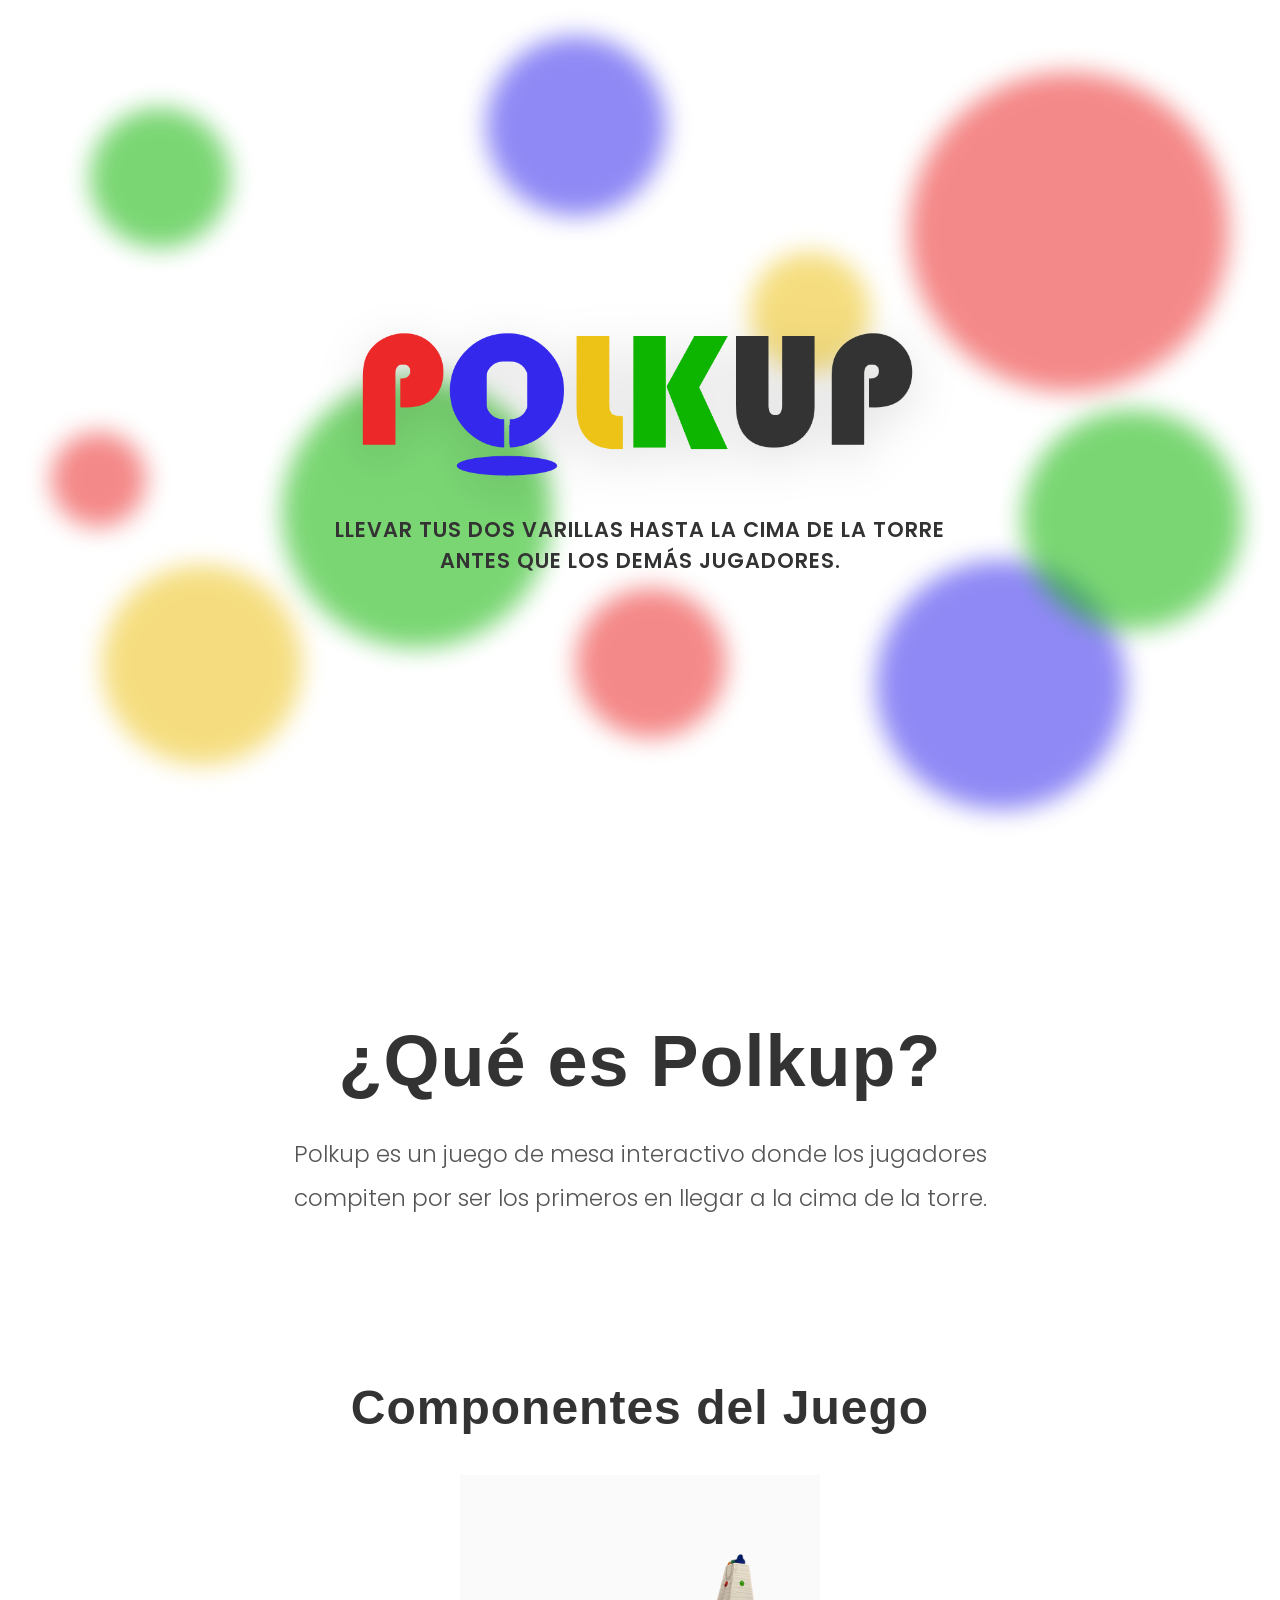
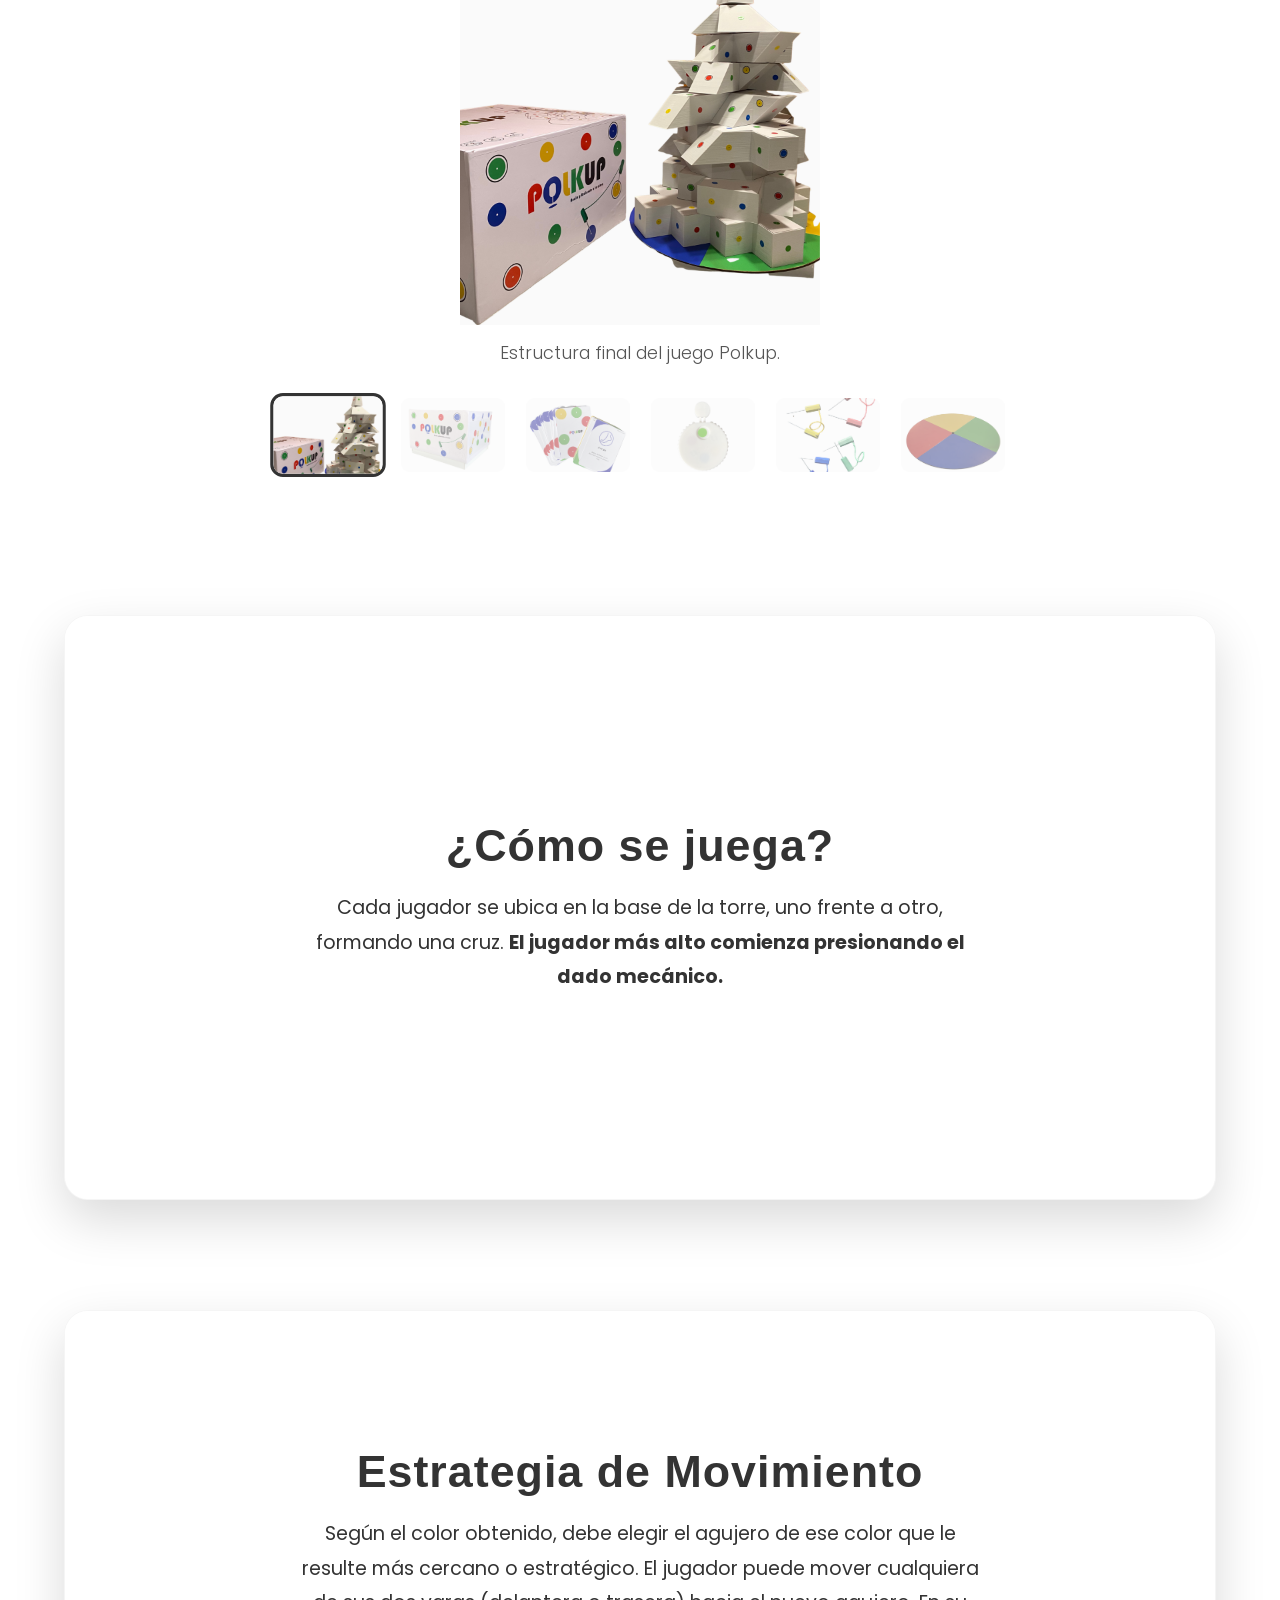
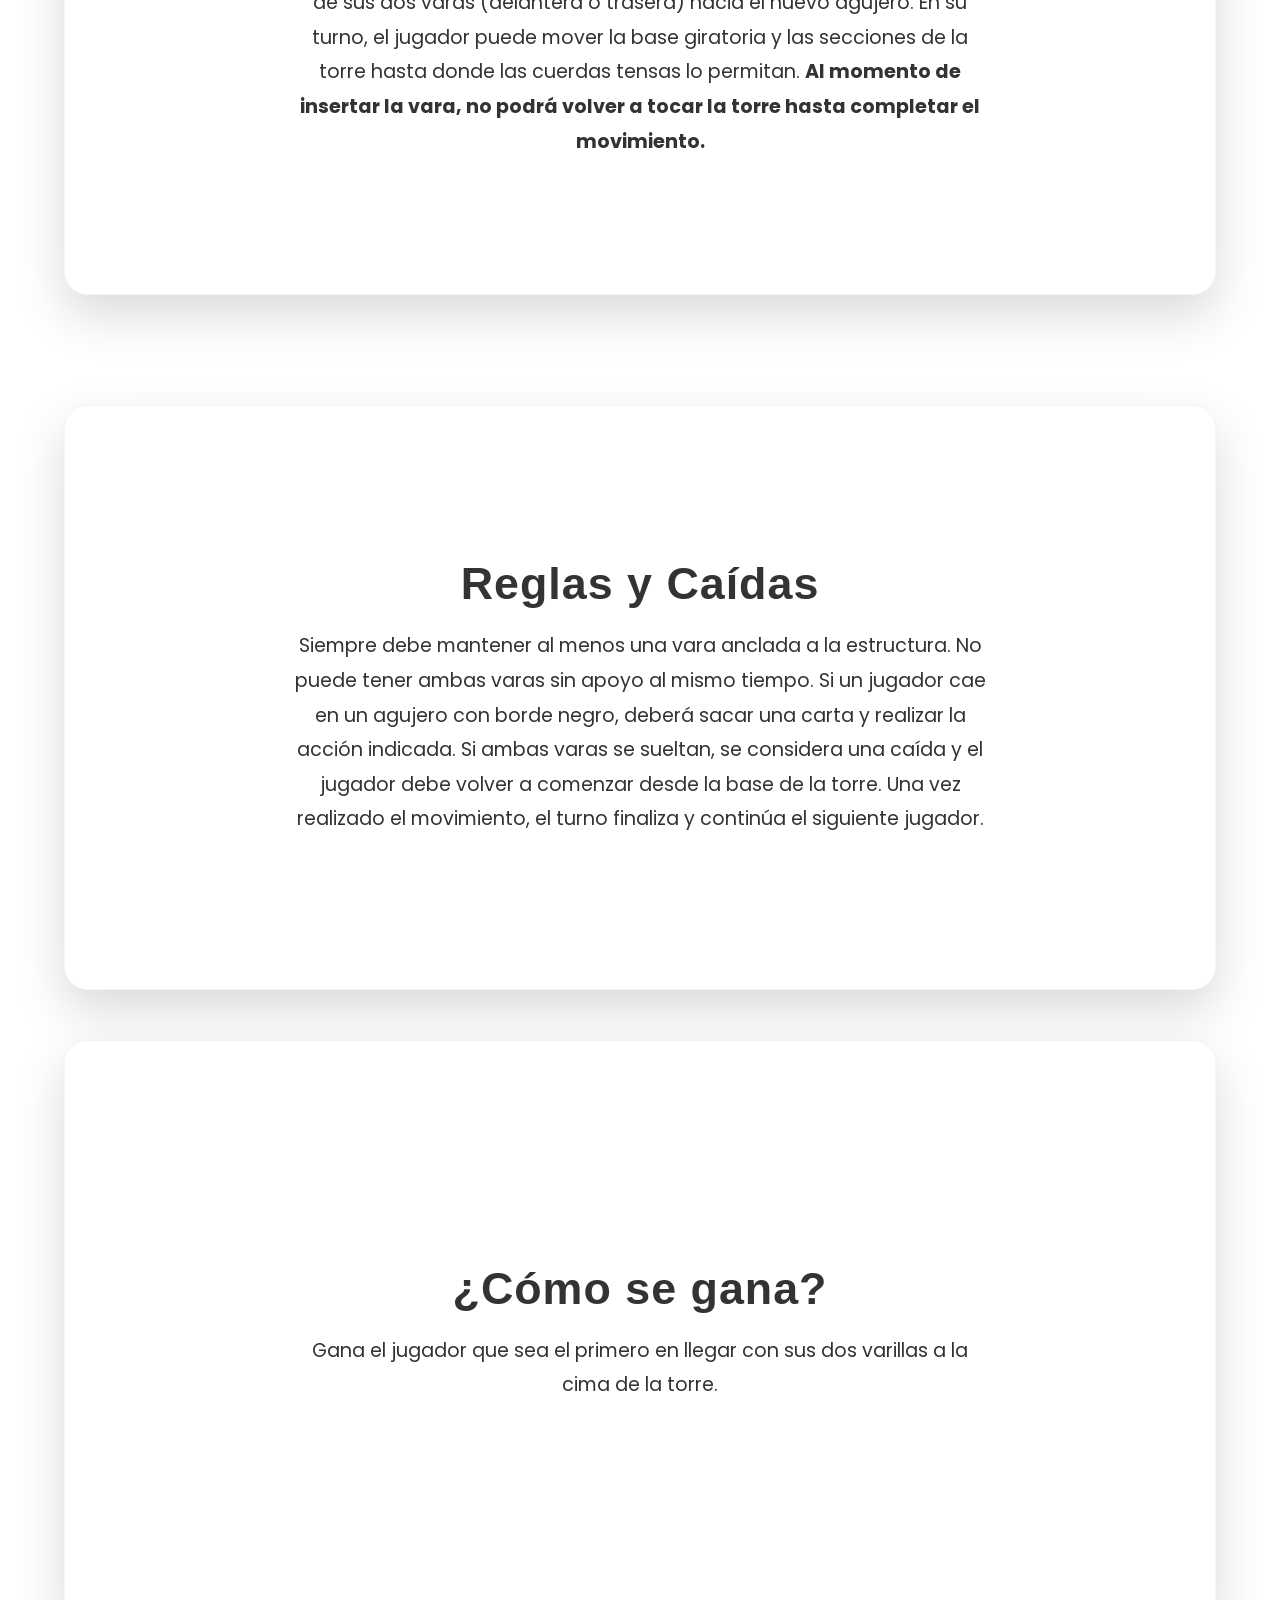
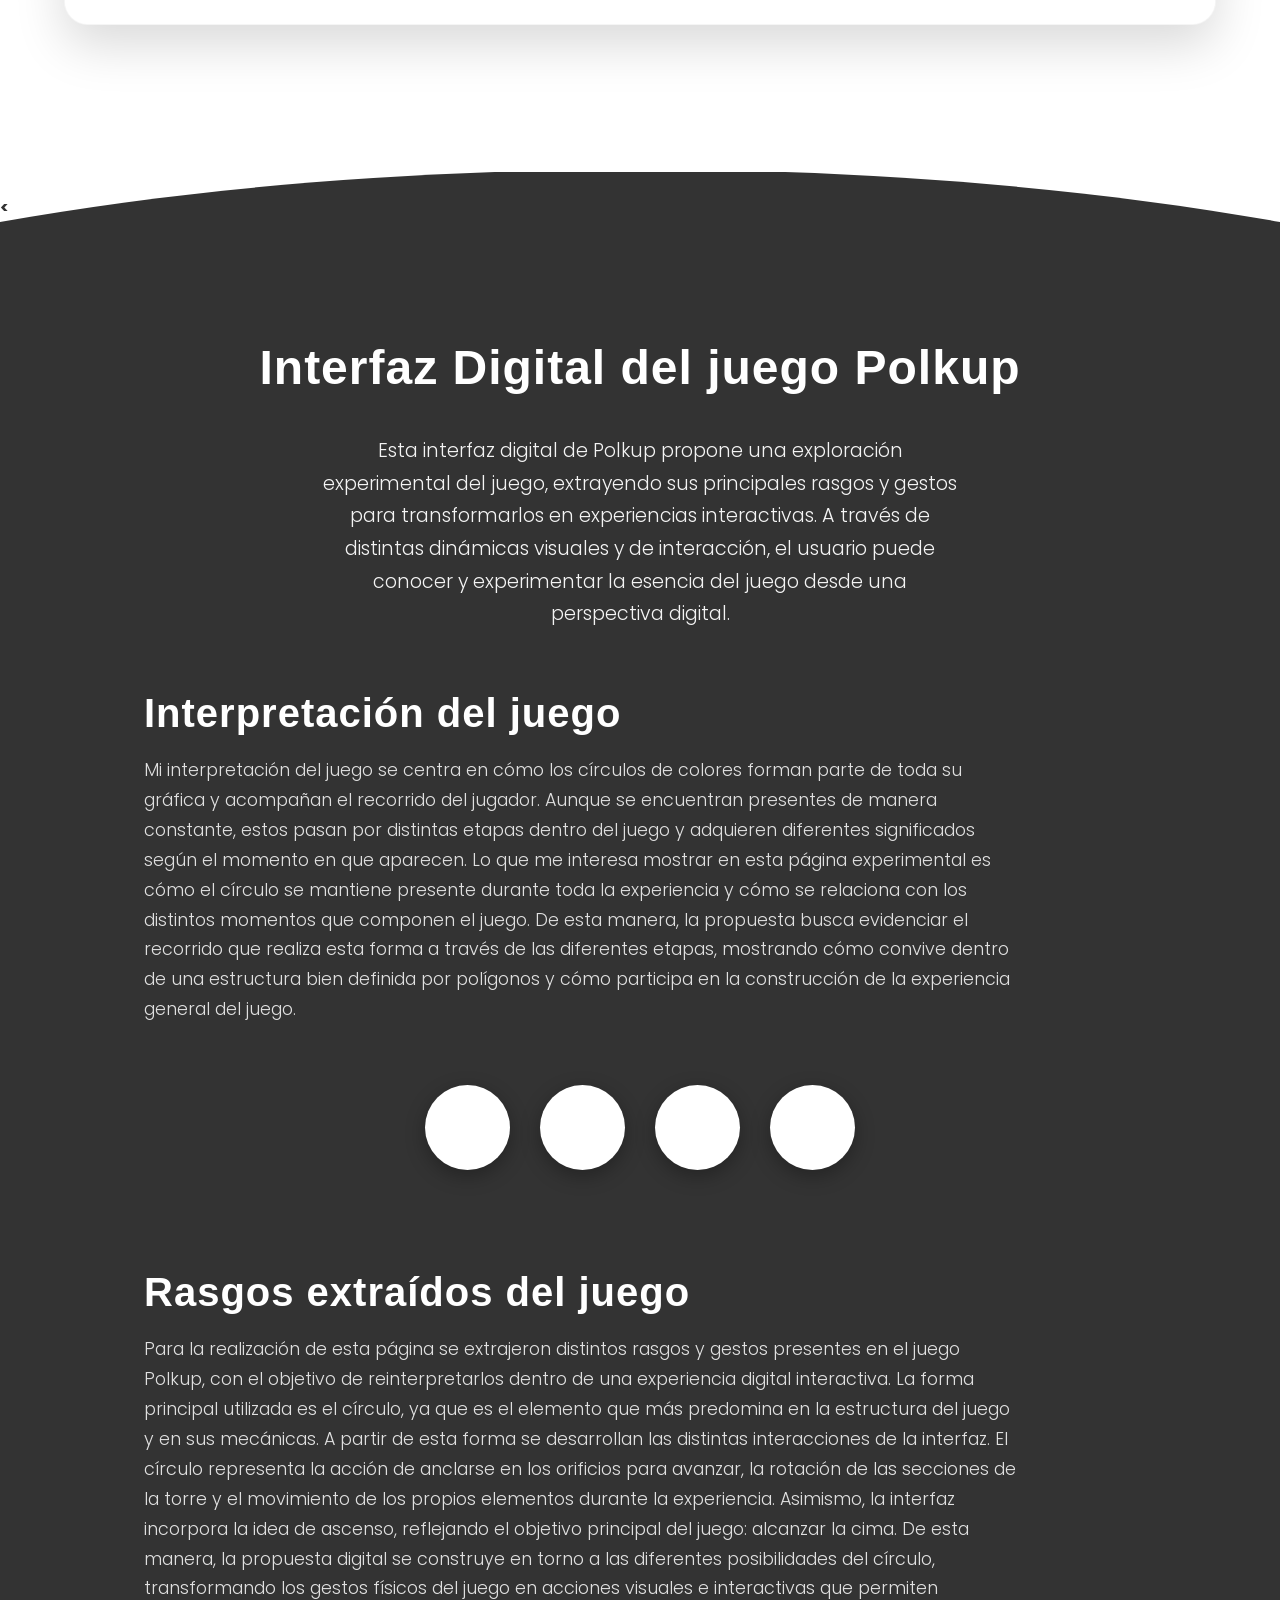
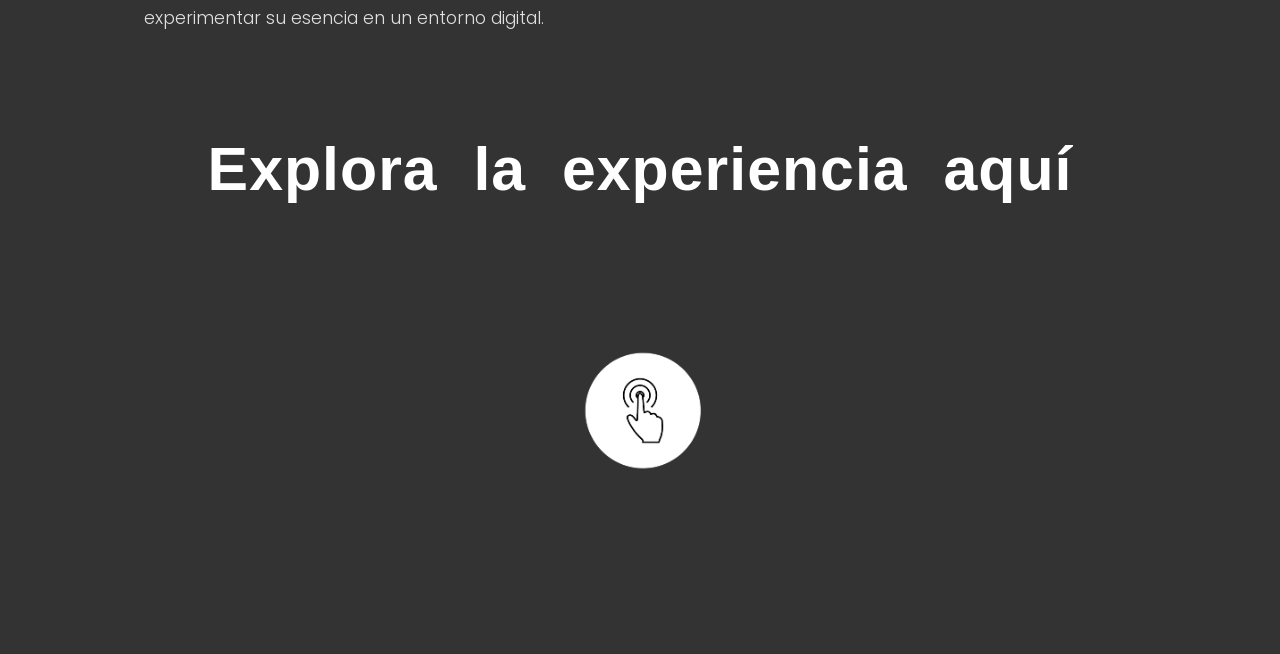
==== commit 2fc46611: "versión 4 landing y experimental 14/06/2026 arreglo de landing con galería de fotos" ====
--- a/index.html
+++ b/index.html
@@ -14,6 +14,7 @@
     <link rel="stylesheet" href="style.css">
 </head>
 <body>
+    
 
     <!-- SECCIÓN 1: Hero Parallax con 10 Círculos de Colores y Estructura de Marca Centrada -->
     <header class="hero-parallax">
@@ -31,38 +32,60 @@
         
         <!-- CORRECCIÓN: Contenedor unificado (brand-container) con logo, título, eslogan y texto chico -->
         <div class="brand-container">
-            <img src="logopolkupsfondo.png" alt="Logo de la página" class="main-logo">
+            <img src="assets/logopolkupsfondo.png" alt="logopolkupsfondo.png" class="main-logo">
             
             <p class="hero-slogan">Llevar tus dos varillas hasta la cima de la torre antes que los demás jugadores.</p>
         </div>
     </header>
 
     
-    <section class="que-es-polkup-section" style="margin-top: 120px; margin-bottom: 140px; text-align: center; width: 100%;">
-        <h2 style="font-family: 'Bauhaus 93', sans-serif; font-size: 3.5rem; margin-bottom: 25px;">¿Qué es polkup?</h2>
-        <p style="font-family: 'Poppins', sans-serif; font-size: 1.2rem; font-weight: 300; max-width: 650px; margin: 0 auto; line-height: 1.7; opacity: 0.8;">
+   <section class="que-es-polkup-section-simple">
+    <div class="polkup-content-simple">
+        <h2>¿Qué es Polkup?</h2>
+        <p>
             Polkup es un juego de mesa interactivo donde los jugadores compiten por ser los primeros en llegar a la cima de la torre.
         </p>
-    </section>
+    </div>
+</section>
+   
+   <section class="interactive-gallery-section">
+    <h2>Componentes del Juego</h2>
 
-    <!-- SECCIÓN 2: Galería de Fotos (Diseño Grid Limpio) -->
-    <section class="gallery-section">
-        <h2>Galería de Imágenes</h2>
-        <div class="gallery-grid">
-            <div class="gallery-item"><img src="PolkUP_Imagen_P.png" alt="Foto 1"></div>
-            <div class="gallery-item"><img src="PolkUP_Imagen_P (1).png" alt="Foto 1"></div>
-            <div class="gallery-item"><img src="PolkUP_Imagen_P (2).png" alt="Foto 2"></div>
-            <div class="gallery-item"><img src="PolkUP_Imagen_P (3).png" alt="Foto 3"></div>
-            <div class="gallery-item"><img src="PolkUP_Imagen_P (4).png" alt="Foto 4"></div>
-            <div class="gallery-item"><img src="PolkUP_Imagen_P (5).png" alt="Foto 5"></div>
+    <div class="gallery-wrapper">
+        <div class="main-display">
+            <img id="activeLargeImg" src="assets/Polkup_imagen_estructura (1).png" alt="Componente Activo">
+            <p id="activeCaption" class="gallery-caption">Estructura final del juego Polkup.</p>
         </div>
-    </section>
+
+        <div class="thumbnails-grid">
+            <div class="thumb-item active" data-large="assets/Polkup_imagen_estructura (1).png" data-caption="Estructura final del juego Polkup.">
+                <img src="assets/Polkup_imagen_estructura (1).png" alt="Miniatura 1">
+            </div>
+            <div class="thumb-item" data-large="assets/Polkup_imagen_caja.png" data-caption="Caja del juego Polkup, donde se almacenan y organizan las piezas que componen el juego.">
+                <img src="assets/Polkup_imagen_caja.png" alt="Miniatura 2">
+            </div>
+            <div class="thumb-item" data-large="assets/Polkup_imagen_cartas.png" data-caption="Cartas del juego Polkup con iconografía oficial.">
+                <img src="assets/Polkup_imagen_cartas.png" alt="Miniatura 3">
+            </div>
+            <div class="thumb-item" data-large="assets/Polkup_imagen_dado.png" data-caption="Dado mecánico del juego Polkup.">
+                <img src="assets/Polkup_imagen_dado.png" alt="Miniatura 4">
+            </div>
+            <div class="thumb-item" data-large="assets/Polkup_imagen_varas.png" data-caption="Varas de cuatro colores unidas por cuerdas, utilizadas para subir por la torre.">
+                <img src="assets/Polkup_imagen_varas.png" alt="Miniatura 5">
+            </div>
+            <div class="thumb-item" data-large="assets/Polkup_imagen_mesa.png" data-caption="Mesa giratoria con divisiones de cuatro colores.">
+                <img src="assets/Polkup_imagen_mesa.png" alt="Miniatura 6">
+            </div>
+        </div>
+    </div>
+</section>
+
 
     <!-- SECCIÓN 3: Bloques de Texto con GIFs de fondo (Máximo protagonismo al GIF) -->
     <section class="gif-text-section">
         
         <!-- Concepto 1 -->
-        <div class="gif-block" style="--gif-url: url('polkup_dado_1.gif');">
+        <div class="gif-block" style="--gif-url: url('assets/polkup_dado_1.gif');">
             <div class="text-content">
                 <h3>¿Cómo se juega?</h3>
                 <p>Cada jugador se ubica en la base de la torre, uno frente a otro, formando una cruz. <b>El jugador más alto comienza presionando el dado mecánico.</b></p>
@@ -71,7 +94,7 @@
         </div>
 
         <!-- Concepto 2 -->
-        <div class="gif-block" style="--gif-url: url('polkup_rotar_2.gif');">
+        <div class="gif-block" style="--gif-url: url('assets/polkup_rotar_2.gif');">
             <div class="text-content">
                 <h3>Estrategia de Movimiento</h3>
                 <p>Según el color obtenido, debe elegir el agujero de ese color que le resulte más cercano o estratégico. El jugador puede mover cualquiera de sus dos varas (delantera o trasera) hacia el nuevo agujero. En su turno, el jugador puede mover la base giratoria y las secciones de la torre hasta donde las cuerdas tensas lo permitan. <b>Al momento de insertar la vara, no podrá volver a tocar la torre hasta completar el movimiento.</p>
@@ -79,7 +102,7 @@
         </div>
 
         <!-- Concepto 3 -->
-        <div class="gif-block" style="--gif-url: url('polkup_cartas_3.gif');">
+        <div class="gif-block" style="--gif-url: url('assets/polkup_cartas_3.gif');">
             <div class="text-content">
                 <h3>Reglas y Caídas</h3>
                 <p>Siempre debe mantener al menos una vara anclada a la estructura. No puede tener ambas varas sin apoyo al mismo tiempo. Si un jugador cae en un agujero con borde negro, deberá sacar una carta y realizar la acción indicada. Si ambas varas se sueltan, se considera una caída y el jugador debe volver a comenzar desde la base de la torre. Una vez realizado el movimiento, el turno finaliza y continúa el siguiente jugador.</p>
@@ -87,7 +110,7 @@
         </div>
         
         <!-- Concepto 4 (¡CORREGIDO! Ya no está atrapado en el bloque anterior) -->
-        <div class="gif-block" style="--gif-url: url('polkup_cima_4.gif');">
+        <div class="gif-block" style="--gif-url: url('assets/polkup_cima_4.gif');">
             <div class="text-content">
                 <h3>¿Cómo se gana?</h3>
                 <p>Gana el jugador que sea el primero en llegar con sus dos varillas a la cima de la torre.</p>
@@ -135,11 +158,11 @@
     <span>E</span><span>x</span><span>p</span><span>l</span><span>o</span><span>r</span><span>a</span><span>&nbsp;</span>
     <span>l</span><span>a</span><span>&nbsp;</span>
     <span>e</span><span>x</span><span>p</span><span>e</span><span>r</span><span>i</span><span>e</span><span>n</span><span>c</span><span>i</span><span>a</span><span>&nbsp;</span>
-    <span>a</span><span>q</span><span>u</span><span>í</span><span>
+    <span>a</span><span>q</span><span>u</span><span>í</span>
 </p>
 <div class="image-button-container">
-            <a href="AQUÍ_VA_EL_LINK_DE_LA_OTRA_PÁGINA.html" class="img-btn-link">
-                <img src="icono_pulsar.png" alt="Botón Polkup" class="interactive-btn-img">
+            <a href="experimental.html" class="img-btn-link">
+                <img src="assets/icono_pulsar.png" alt="Botón Polkup" class="interactive-btn-img">
             </a>
         </div>
 
--- a/style.css
+++ b/style.css
@@ -9,6 +9,16 @@
 }
 
 /* --- REGLAS GENERALES --- */
+
+
+/* 🌟 COMPENSACIÓN DE NAVBAR EN EL BODY */
+/* Como el menú es fijo (fixed), flota sobre la página y taparía los primeros 70px del Hero. 
+   Con esta regla hacemos que el comportamiento del scroll sea ultrasuave de forma nativa */
+html {
+    scroll-behavior: smooth;
+    scroll-padding-top: 70px; /* Evita que el navbar tape los títulos al clickear un enlace */
+}
+
 * {
     margin: 0;
     padding: 0;
@@ -22,7 +32,7 @@
     overflow-x: hidden;
 }
 
-/* Tipografía Bauhaus para todos los títulos */
+/* Tipografía Bauhaus para todos los títulos globales */
 h1, h2, h3 {
     font-family: 'Bauhaus 93', 'Arial Black', sans-serif; 
     color: var(--color-texto-oscuro);
@@ -41,12 +51,11 @@
     background-color: var(--color-fondo);
 }
 
-/* Contenedor central de marca (PERFECTAMENTE CENTRADO EN LA PÁGINA) */
 .brand-container {
     position: absolute;
     top: 50%;
     left: 50%;
-    transform: translate(-50%, -50%); /* Este truco lo centra perfectamente de arriba-abajo e izquierda-derecha */
+    transform: translate(-50%, -50%);
     z-index: 99; 
     text-align: center;
     display: flex;
@@ -54,11 +63,10 @@
     align-items: center;
     gap: 15px; 
     width: 100%;
-    max-width: 650px; /* Evita que el texto se deforme */
+    max-width: 650px;
     padding: 0 20px;
 }
 
-/* Logo */
 .main-logo {
     width: 100%;
     max-width: 580px; 
@@ -67,28 +75,22 @@
     filter: drop-shadow(0px 12px 24px rgba(0, 0, 0, 0.12)); 
 }
 
-/* Título principal en la cabecera */
 .hero-title {
     font-size: 3.5rem;
-    color: var(--color-texto-oscuro);
     line-height: 1.1;
     margin-bottom: 5px;
 }
 
-/* Estilo para el eslogan */
 .hero-slogan {
     font-size: 1.3rem;
     font-weight: 600;
-    color: var(--color-texto-oscuro); 
     letter-spacing: 1px;
     text-transform: uppercase; 
 }
 
-/* Texto chico inferior de la cabecera */
 .hero-subtext {
     font-size: 1rem;
     font-weight: 300;
-    color: var(--color-texto-oscuro);
     max-width: 520px;
     line-height: 1.6;
 }
@@ -100,7 +102,7 @@
     opacity: 0.55; 
     filter: blur(12px); 
     will-change: transform;
-    z-index: 1; /* Capa baja, permitiendo que la marca (z-index: 99) pase por el frente */
+    z-index: 1;
 }
 
 .circle-1  { width: 140px; height: 140px; top: 12%; left: 7%;  background-color: var(--color-verde); }
@@ -114,52 +116,140 @@
 .circle-9  { width: 150px; height: 150px; bottom: 18%; left: 45%; background-color: var(--color-rojo); }
 .circle-10 { width: 270px; height: 270px; top: 42%; left: 22%; background-color: var(--color-verde); }
 
-/* --- SECCIÓN 2: GALERÍA DE FOTOS --- */
-.gallery-section {
-    padding: 120px 40px;
-    text-align: center;
-    background-color: var(--color-fondo); 
-}
-
-.gallery-section h2 {
+/* --- SECCIÓN 2: ¿QUÉ ES POLKUP? (CENTRADA) --- */
+.que-es-polkup-section-simple {
+    width: 100%;
+    padding: 120px 20px 80px 20px; 
+    background-color: #ffffff;
+    display: flex;
+    justify-content: center;
+    align-items: center; 
+    box-sizing: border-box;
+    position: relative;
+    z-index: 1; /* Plano inferior */
+}
+
+.polkup-content-simple {
+    max-width: 850px; 
+    text-align: center; 
+    display: flex;
+    flex-direction: column;
+    align-items: center; 
+}
+
+.polkup-content-simple h2 {
+    font-size: 4.5rem; 
+    margin-bottom: 30px;
+}
+
+.polkup-content-simple p {
+    font-family: 'Poppins', sans-serif; 
+    font-size: 1.45rem; 
+    font-weight: 300; 
+    line-height: 1.9; 
+    color: #555555;
+    max-width: 750px; 
+}
+
+/* --- SECCIÓN 3: GALERÍA DE VISOR PRINCIPAL Y MINIATURAS --- */
+.interactive-gallery-section {
+    padding: 80px 0;
+    background-color: #ffffff;
+    width: 100%;
+    display: flex;
+    flex-direction: column;
+    align-items: center;
+    position: relative;
+    z-index: 1; /* Plano inferior junto al texto intro */
+}
+
+.interactive-gallery-section h2 {
     font-size: 3rem;
-    margin-bottom: 60px;
-}
-
-.gallery-grid {
-    display: grid;
-    grid-template-columns: repeat(auto-fit, minmax(280px, 1fr));
-    gap: 30px;
-    max-width: 1200px;
-    margin: 0 auto;
-}
-
-.gallery-item {
+    margin-bottom: 40px;
+    text-align: center;
+}
+
+.gallery-wrapper {
+    width: 100%;
+    max-width: 950px; 
+    padding: 0 20px;
+    box-sizing: border-box;
+}
+
+.main-display {
+    width: 100%;
+    height: 500px; 
+    display: flex;
+    flex-direction: column;
+    align-items: center;
+    justify-content: center;
+    margin-bottom: 20px;
+}
+
+.main-display img {
+    width: 100%;
+    height: 90%;
+    object-fit: contain; 
+    transition: opacity 0.25s ease;
+}
+
+.gallery-caption {
+    height: 10%;
+    margin-top: 15px;
+    font-family: 'Poppins', sans-serif;
+    font-size: 1.1rem;
+    font-weight: 300; 
+    color: #555555;
+    text-align: center;
+    max-width: 650px; 
+    line-height: 1.5;
+}
+
+.thumbnails-grid {
+    display: flex;
+    justify-content: center;
+    gap: 15px;
+    width: 100%;
+    flex-wrap: wrap;
+    margin-top: 20px;
+}
+
+.thumb-item {
+    width: 110px;
+    height: 80px;
+    border-radius: 12px;
     overflow: hidden;
-    border-radius: 20px;
-    height: 380px;
-    box-shadow: 0 10px 30px rgba(0, 0, 0, 0.06);
-    background: #f5f5f5;
-}
-
-.gallery-item img {
+    cursor: pointer;
+    border: 3px solid transparent;
+    transition: all 0.25s ease;
+    opacity: 0.5;
+}
+
+.thumb-item img {
     width: 100%;
     height: 100%;
     object-fit: cover;
-    transition: transform 0.6s cubic-bezier(0.25, 1, 0.5, 1);
-}
-
-.gallery-item:hover img {
-    transform: scale(1.06);
-}
-
-/* --- SECCIÓN 3: TEXTO CON GIFS (INTERACTIVIDAD HOVER) --- */
+}
+
+.thumb-item.active {
+    border-color: #333333; 
+    opacity: 1;
+    transform: scale(1.05);
+}
+
+.thumb-item:hover {
+    opacity: 0.9;
+}
+
+/* --- SECCIÓN 4: TEXTO CON GIFS (INTERACTIVIDAD HOVER) --- */
 .gif-text-section {
     padding: 60px 0 120px 0;
     background-color: var(--color-fondo);
     display: flex;
     flex-direction: column;
-    gap: 60px; /* AQUÍ SE CONTROLA EL MARGEN ENTRE LOS GIFS */
+    gap: 60px; 
+    position: relative;
+    z-index: 1;
 }
 
 .gif-block {
@@ -167,7 +257,7 @@
     height: 65vh;
     width: 90%; 
     max-width: 1200px;
-    margin: 0 auto; 
+    margin: 0 auto 50px auto; 
     display: flex;
     justify-content: center;
     align-items: center;
@@ -175,40 +265,32 @@
     padding: 40px;
     overflow: hidden;
     border-radius: 24px; 
-    
     box-shadow: 0 20px 50px rgba(0, 0, 0, 0.15); 
     border: 1px solid rgba(0, 0, 0, 0.04); 
-
     background-image: var(--gif-url);
     background-attachment: fixed;
     background-position: center;
     background-repeat: no-repeat;
     background-size: cover;
     cursor: pointer;
-
-    /* AGREGA ESTA LÍNEA PARA SEPARAR EL BORDE REDONDEADO DEL SIGUIENTE BLOQUE */
-    margin-bottom: 50px; 
-}
-
-/* Capa blanca con OPACIDAD DEL 95% para una lectura perfecta */
+}
+
 .gif-block::before {
     content: '';
     position: absolute;
     top: 0; left: 0; width: 100%; height: 100%;
-    background: rgba(255, 255, 255, 0.95); /* 95% de color blanco sólido */
+    background: rgba(255, 255, 255, 0.95); 
     z-index: 1;
-    transition: opacity 0.5s ease; /* Hace que la desaparición de la capa blanca sea suave */
-}
-
-/* Contenedor del texto */
+    transition: opacity 0.5s ease; 
+}
+
 .text-content {
     position: relative;
     z-index: 2;
     max-width: 700px;
-    transition: opacity 0.4s ease; /* Hace que el texto se desvanezca suavemente */
-}
-
-/* Como ahora el fondo es blanco al 95%, volvemos los textos a tu color oscuro #333333 */
+    transition: opacity 0.4s ease; 
+}
+
 .text-content h3 {
     font-size: 2.8rem;
     margin-bottom: 20px;
@@ -222,52 +304,43 @@
     color: var(--color-texto-oscuro) !important; 
 }
 
-/* ====================================================
-   EFECTO HOVER: CUANDO EL CURSOR PASA POR ENCIMA (MOUSE OVER)
-   ==================================================== */
-
-/* 1. La capa blanca pasa a opacidad 0 (desaparece) */
-.gif-block:hover::before {
-    opacity: 0;
-}
-
-/* 2. El texto dentro del bloque pasa a opacidad 0 (se oculta) */
+.gif-block:hover::before,
 .gif-block:hover .text-content {
     opacity: 0;
 }
 
-/* --- NUEVA ESTRUCTURA OSCURA UNIFICADA --- */
+/* ====================================================
+   NUEVA ESTRUCTURA OSCURA UNIFICADA (EFECTO CORTINA SUPERPUESTA)
+   ==================================================== */
 .dark-footer-container {
     position: relative;
     width: 100%;
-    margin-top: 100px; /* Separación con los GIFs de arriba */
-}
-
-/* La tapa del arco que conecta el fondo blanco con el gris oscuro */
+    margin-top: 100px; 
+    z-index: 10; /* Eleva la placa para pisar las secciones blancas */
+    box-shadow: 0 -20px 40px rgba(0, 0, 0, 0.25); 
+}
+
 .dark-arc-top {
     position: absolute;
-    top: -148px; /* Lo pega arriba del contenedor gris */
+    top: -148px; 
     left: 0;
     width: 100%;
     height: 150px;
     display: block;
-    z-index: 1;
-}
-
-/* El cuerpo gris sólido que crece de forma infinita según el texto */
+    z-index: 11; 
+}
+
 .dark-footer-body {
-    background-color: #333333; /* El fondo gris oscuro continuo */
-    width: 100%;
-    padding: 20px 20px 120px 20px; /* Espacio interno. Puedes subir el 120px final si agregas más cosas */
-    display: flex;
-    flex-direction: column;
-    align-items: center; /* Centra los bloques de contenido principales */
-    gap: 40px; /* Separación uniforme entre bloques */
-}
-
-/* --- BLOQUE CENTRADO --- */
+    background-color: #333333; 
+    width: 100%;
+    padding: 20px 20px 120px 20px; 
+    display: flex;
+    flex-direction: column;
+    align-items: center; 
+    gap: 40px; 
+}
+
 .dark-section-title {
-    font-family: 'Bauhaus 93', 'Arial Black', sans-serif;
     font-size: 3rem;
     color: #ffffff !important;
     text-align: center;
@@ -285,20 +358,20 @@
     opacity: 0.95;
 }
 
-/* --- CONTENEDOR ALINEADO BIEN A LA IZQUIERDA --- */
+/* --- BLOQUE IZQUIERDO --- */
 .left-content-block {
     width: 100%;
-    max-width: 1000px; /* Al aumentar el ancho máximo, permitimos que se estire más hacia los lados */
+    max-width: 1000px; 
     text-align: left;
     margin-top: 20px;
-    padding-left: 10%; /* TRUCO: Lo empuja de forma elegante cerca del margen izquierdo (ajustable) */
-    align-self: flex-start; /* Rompe definitivamente el centrado de la caja madre y la tira a la izquierda */
+    padding-left: 10%; 
+    align-self: flex-start; 
     display: flex;
     flex-direction: column;
     gap: 15px;
 }
+
 .left-subtitle {
-    font-family: 'Bauhaus 93', 'Arial Black', sans-serif; /* Lo cambié a Bauhaus para que combine con el título principal */
     font-size: 2.5rem;
     color: #ffffff !important;
     margin-bottom: 5px;
@@ -313,18 +386,17 @@
     opacity: 0.85;
 }
 
-/* --- CONTENEDOR DE CÍRCULOS INTERACTIVOS --- */
+/* --- CÍRCULOS INTERACTIVOS --- */
 .color-circles-container {
     display: flex;
     justify-content: center;
     align-items: center;
-    gap: 30px; /* Más espacio entre ellos */
+    gap: 30px; 
     width: 100%;
     margin-top: 20px;
-    margin-bottom: 40px; /* Espacio por si pones más cosas debajo */
-}
-
-/* Círculos MÁS GRANDES (Cambiados de 60px a 85px) */
+    margin-bottom: 40px; 
+}
+
 .color-circle {
     width: 85px; 
     height: 85px;
@@ -339,94 +411,74 @@
     transform: scale(1.08);
 }
 
-/* Colores interactivos (Hover) */
 .circle-red:hover    { background-color: #EC2828; }
 .circle-yellow:hover { background-color: #EDC217; }
 .circle-blue:hover   { background-color: #3329ED; }
 .circle-green:hover  { background-color: #0DB500; }
 
-/* --- TEXTO CON EFECTO ARCOÍRIS AL PASAR EL CURSOR --- */
+/* --- TEXTO ARCOÍRIS --- */
 .rainbow-text {
-    font-family: 'Bauhaus 93', 'Arial Black', sans-serif;
-    font-size: 3rem; /* Tamaño grande idéntico a tus títulos */
-    color: #ffffff;  /* Color blanco inicial estático */
-    text-align: center;
-    width: 100%;
-    margin-top: 60px;   /* Separación con los círculos de arriba */
-    margin-bottom: 20px; /* Separación con el botón de abajo */
+    font-size: 3rem; 
+    color: #ffffff;  
+    text-align: center;
+    width: 100%;
+    margin-top: 60px;   
+    margin-bottom: 20px; 
     cursor: default;
-    user-select: none; /* Evita que se seleccione el texto por accidente al pasar el mouse rápido */
-}
-
-/* Base para cada letra de la frase */
+    user-select: none; 
+}
+
 .rainbow-text span {
     display: inline-block;
-    transition: color 0.2s ease, transform 0.2s ease; /* Transición ultrasuave al prender y apagar */
-}
-
-/* Efecto extra: la letra se levanta ligeramente al "prenderse" */
+    transition: color 0.2s ease, transform 0.2s ease; 
+}
+
 .rainbow-text span:hover {
     transform: translateY(-4px);
 }
 
-/* ====================================================
-   ASIGNACIÓN CICLADA DE COLORES CORPORATIVOS
-   ==================================================== */
-
-/* Letras 1, 5, 9, 13, 17, 21... -> ROJO */
-.rainbow-text span:nth-child(4n+1):hover {
-    color: #EC2828;
-}
-
-/* Letras 2, 6, 10, 14, 18, 22... -> AMARILLO */
-.rainbow-text span:nth-child(4n+2):hover {
-    color: #EDC217;
-}
-
-/* Letras 3, 7, 11, 15, 19, 23... -> AZUL */
-.rainbow-text span:nth-child(4n+3):hover {
-    color: #3329ED;
-}
-
-/* Letras 4, 8, 12, 16, 20, 24... -> VERDE */
-.rainbow-text span:nth-child(4n+4):hover {
-    color: #0DB500;
-}
-
-
-/* --- CONTENEDOR DEL BOTÓN IMAGEN --- */
+.rainbow-text span:nth-child(4n+1):hover { color: #EC2828; }
+.rainbow-text span:nth-child(4n+2):hover { color: #EDC217; }
+.rainbow-text span:nth-child(4n+3):hover { color: #3329ED; }
+.rainbow-text span:nth-child(4n+4):hover { color: #0DB500; }
+
+/* --- BOTÓN INTERACTIVO DE IMAGEN --- */
 .image-button-container {
     display: flex;
-    justify-content: center; /* Centra el botón horizontalmente */
-    align-items: center;
-    width: 100%;
-    margin-top: 50px; /* Separación respecto a los círculos de arriba */
-    margin-bottom: 20px; /* Margen final de la página */
-}
-
-/* Estilos base de la imagen del botón */
+    justify-content: center; 
+    align-items: center;
+    width: 100%;
+    margin-top: 50px; 
+    margin-bottom: 20px; 
+}
+
 .interactive-btn-img {
-    max-width: 200px; /* Ajusta este valor en píxeles si quieres que el botón sea más grande o más chico */
+    max-width: 200px; 
     height: auto;
     cursor: pointer;
     display: block;
-    
-    /* CONTROL DE TRANSICIÓN: Hace que el cambio de tamaño y opacidad sea ultrasuave */
     transition: transform 0.3s ease, opacity 0.3s ease; 
 }
 
-/* ====================================================
-   EFECTO HOVER: Al pasar el cursor por encima
-   ==================================================== */
 .interactive-btn-img:hover {
-    opacity: 0.7; /* Baja la opacidad (1 es sólida, 0 es invisible) */
-    transform: scale(0.92); /* Lo achica un 8% respecto a su tamaño original */
-}
-
-/* ====================================================
-   EFECTO ACTIVE: Al hacer clic/apretar el botón
-   ==================================================== */
+    opacity: 0.7; 
+    transform: scale(0.92); 
+}
+
 .interactive-btn-img:active {
-    transform: scale(0.88); /* Se achica un poco más al presionarlo para simular un "clic" real */
+    transform: scale(0.88); 
     opacity: 0.6;
+}
+/* --- TEXTO ARCOÍRIS --- */
+.rainbow-text {
+    font-family: 'Bauhaus 93', 'Arial Black', sans-serif; /* 🌟 Agrega la tipografía Bauhaus */
+    font-size: 3.8rem; /* 🌟 Aumentado de 3rem a 3.8rem para que sea más grande */
+    color: #ffffff;  
+    text-align: center;
+    width: 100%;
+    margin-top: 60px;   
+    margin-bottom: 20px; 
+    letter-spacing: 1px; /* Mantiene la consistencia de espacio con los otros títulos */
+    cursor: default;
+    user-select: none; 
 }
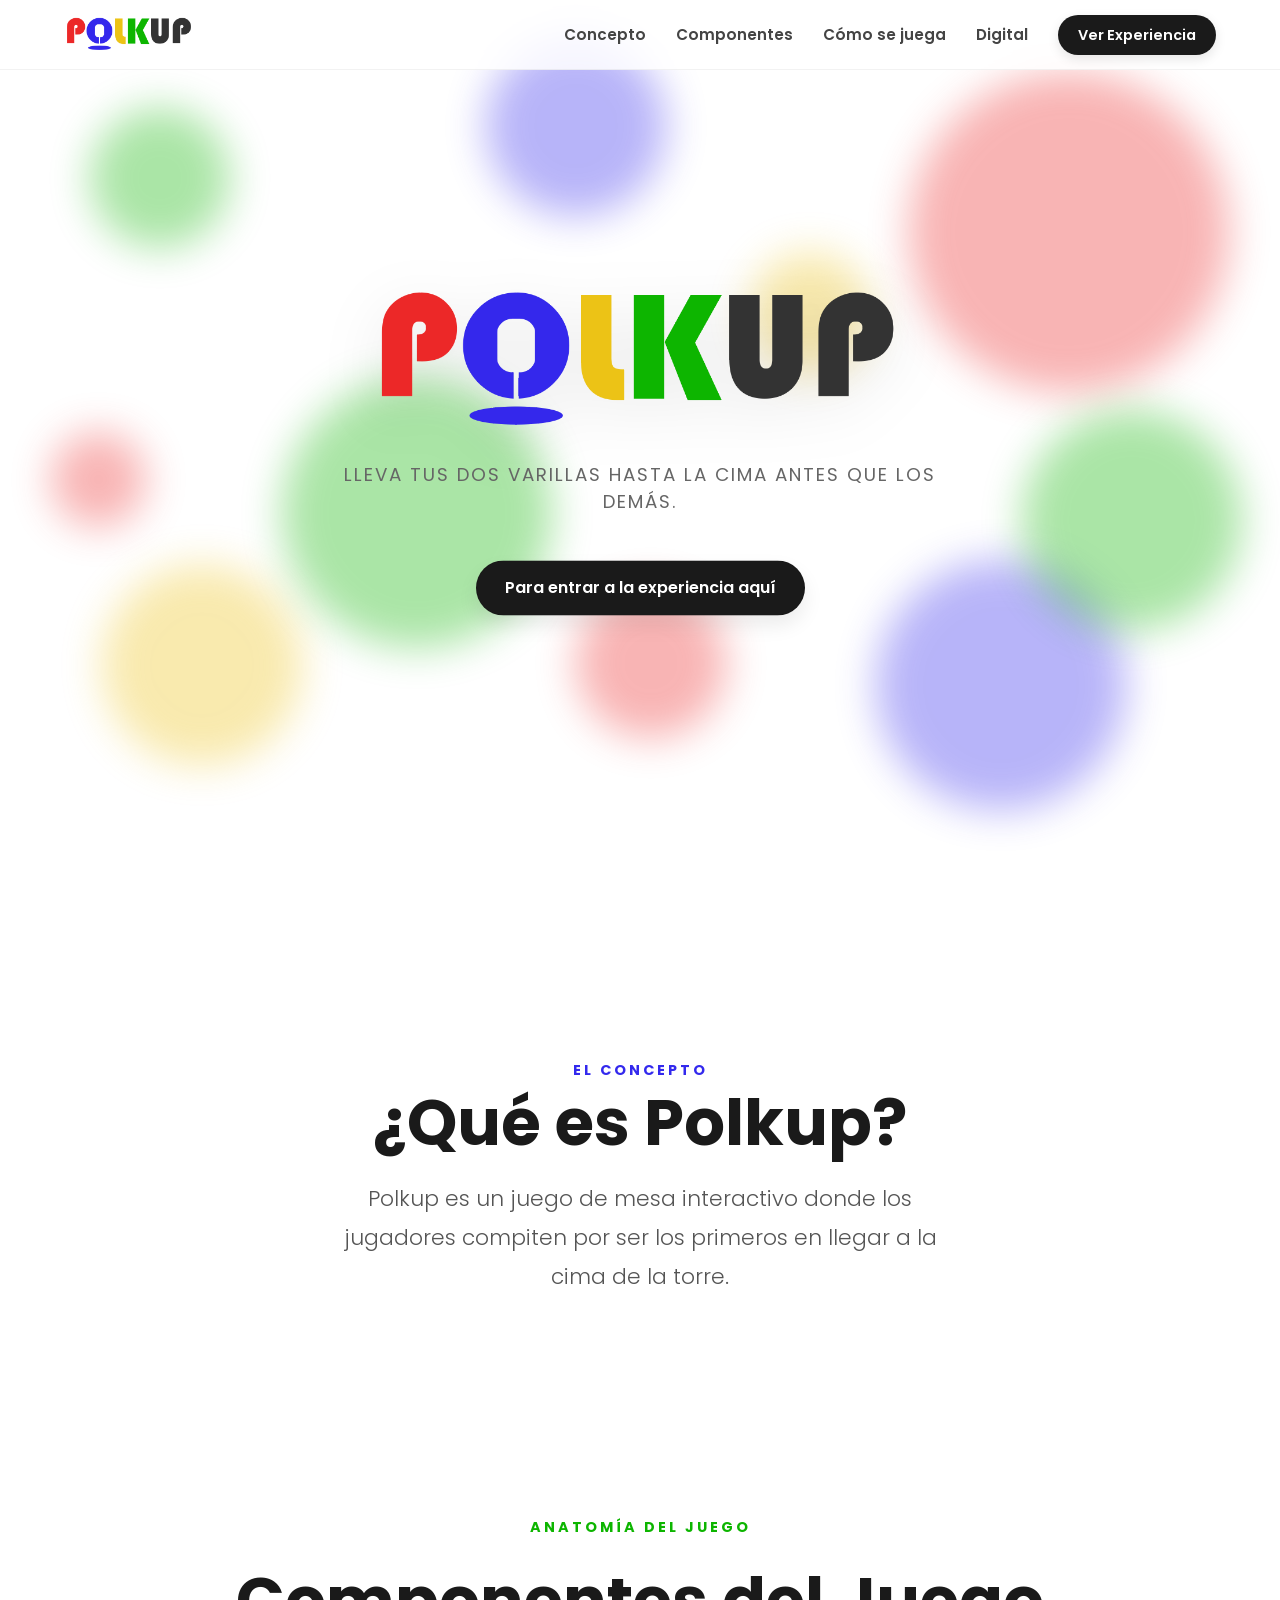
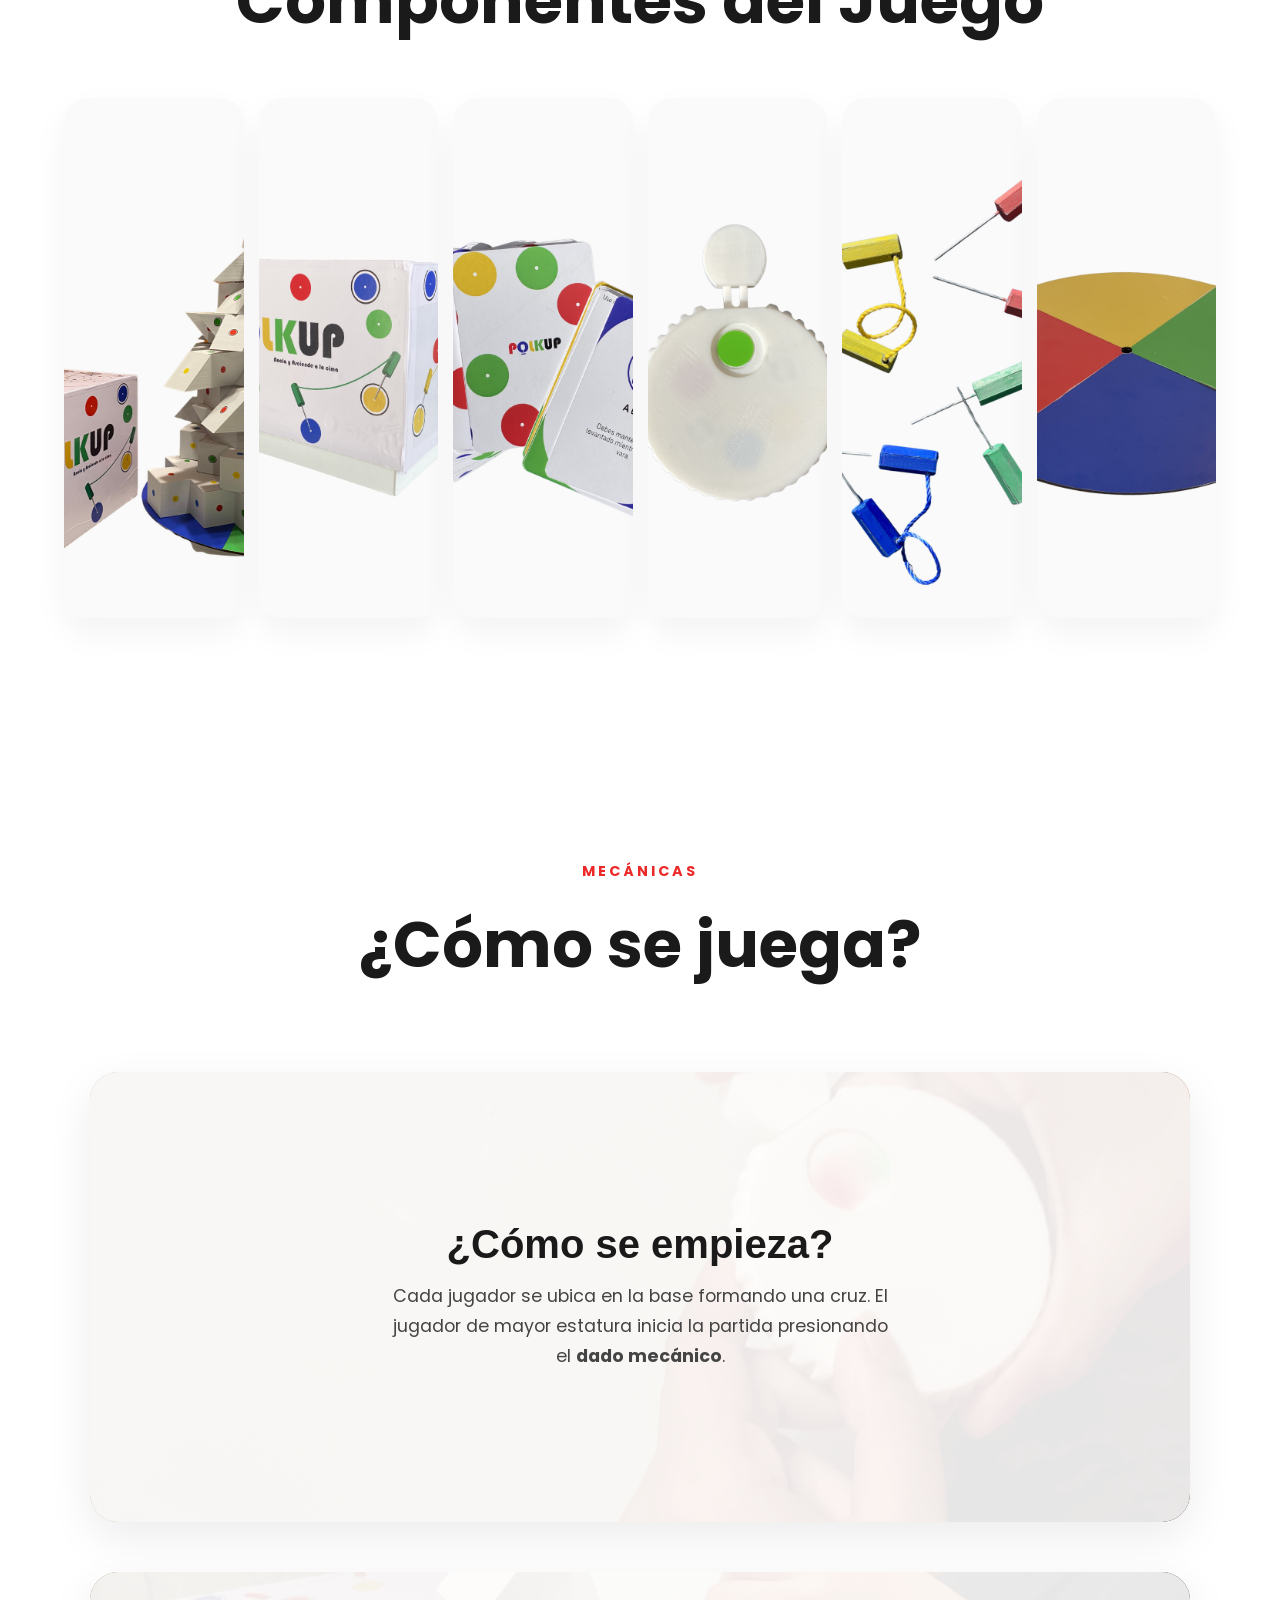
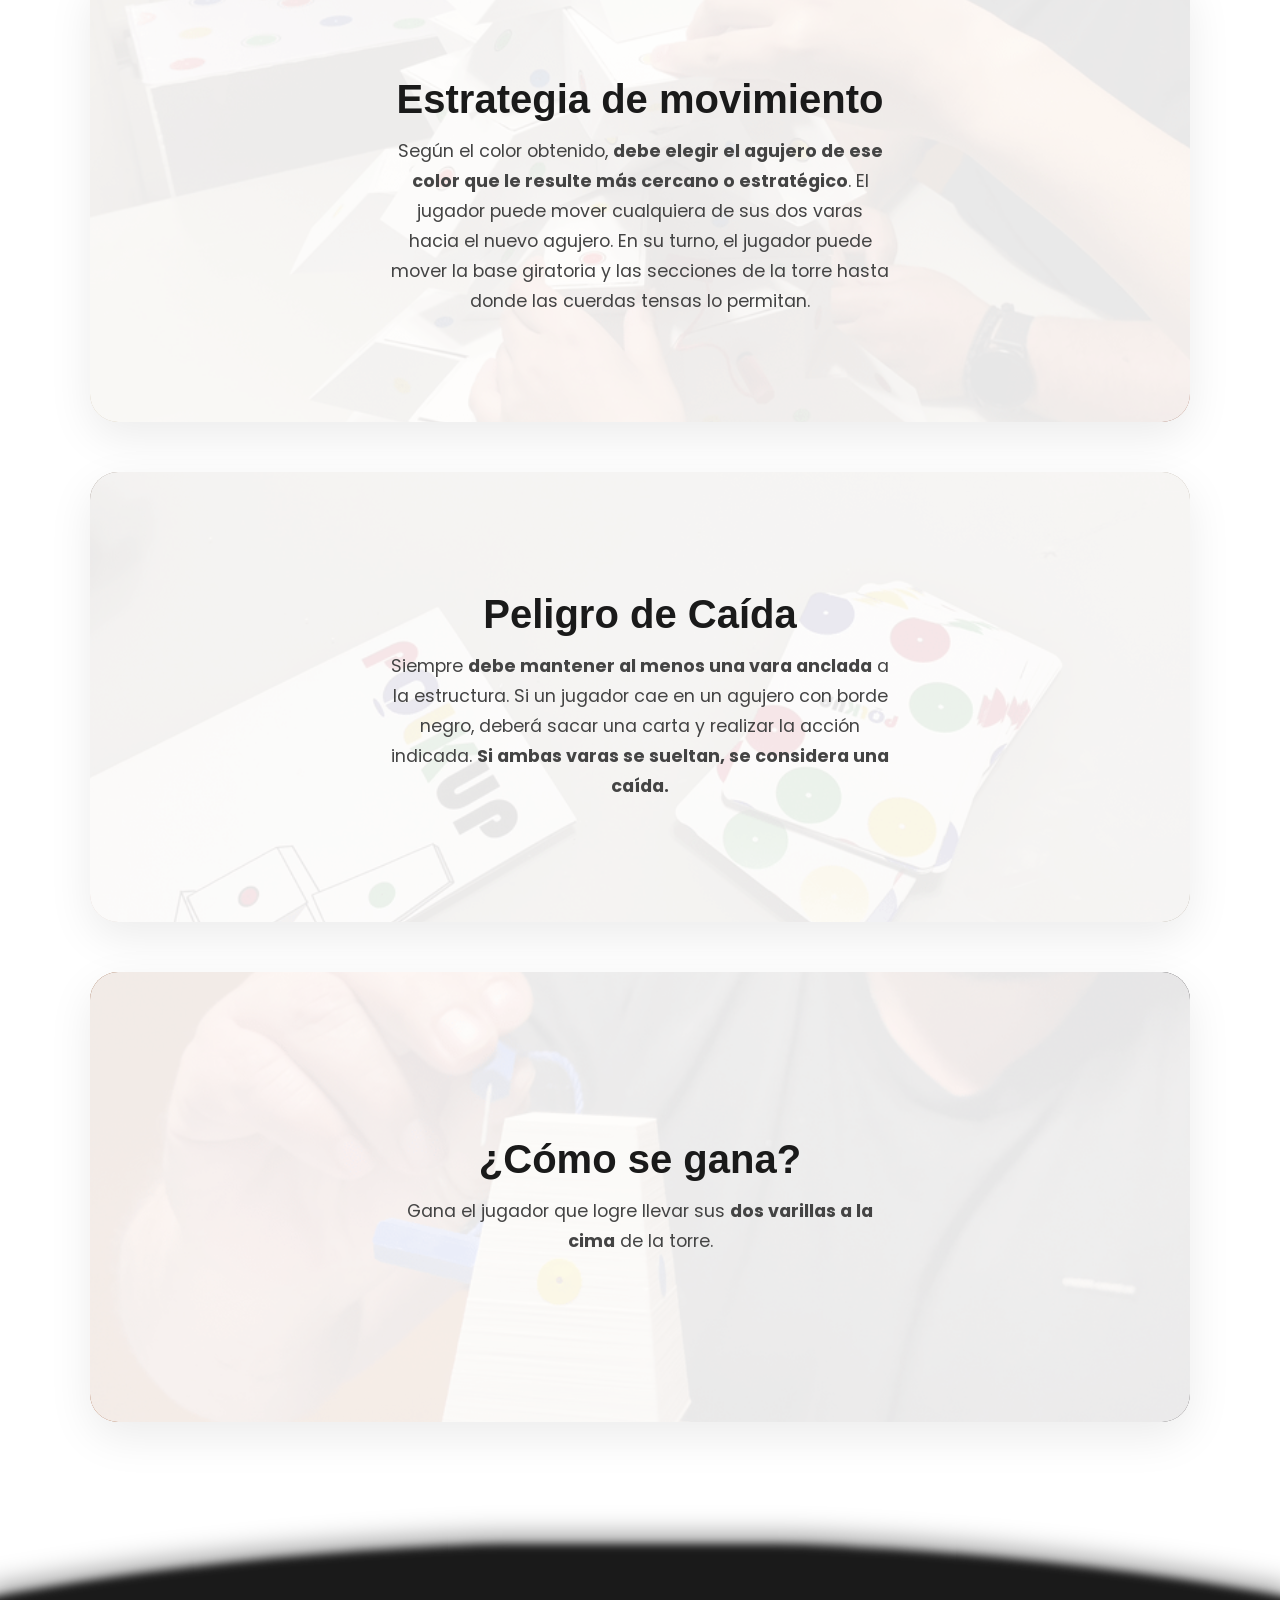
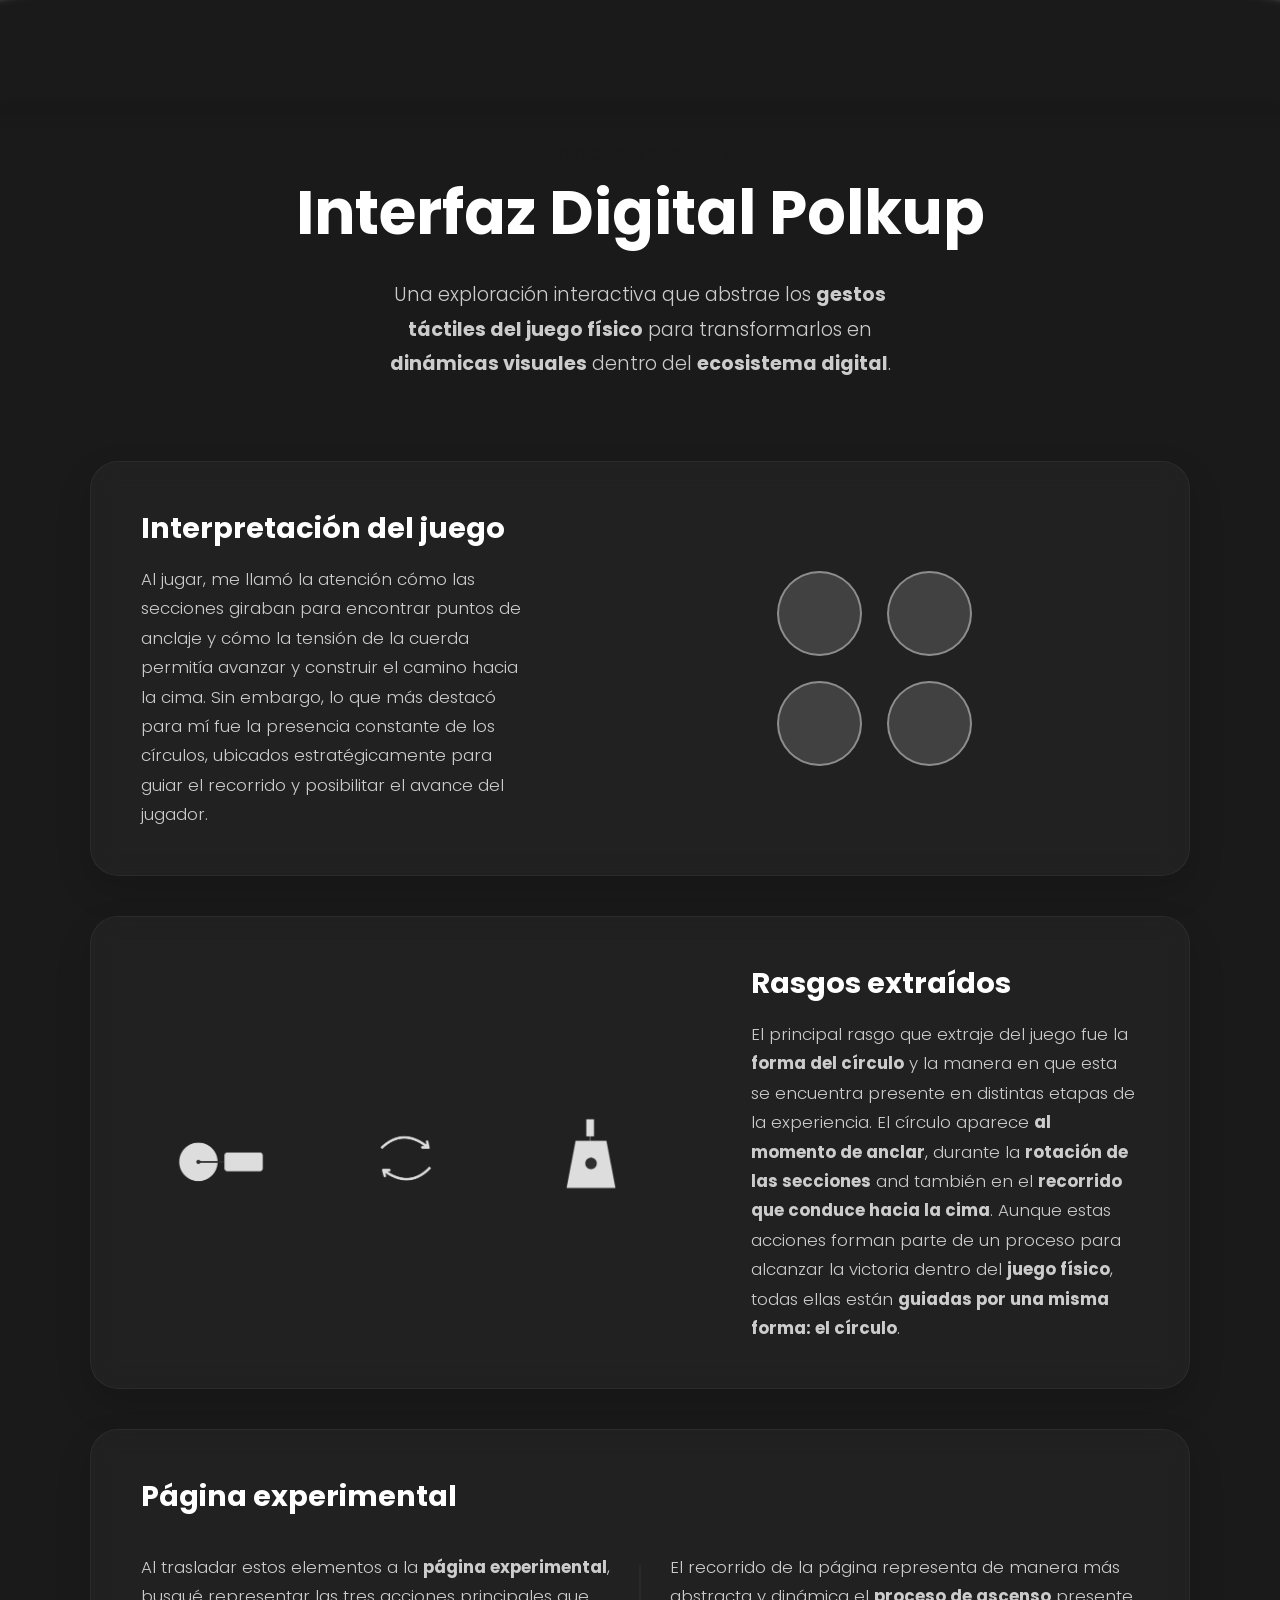
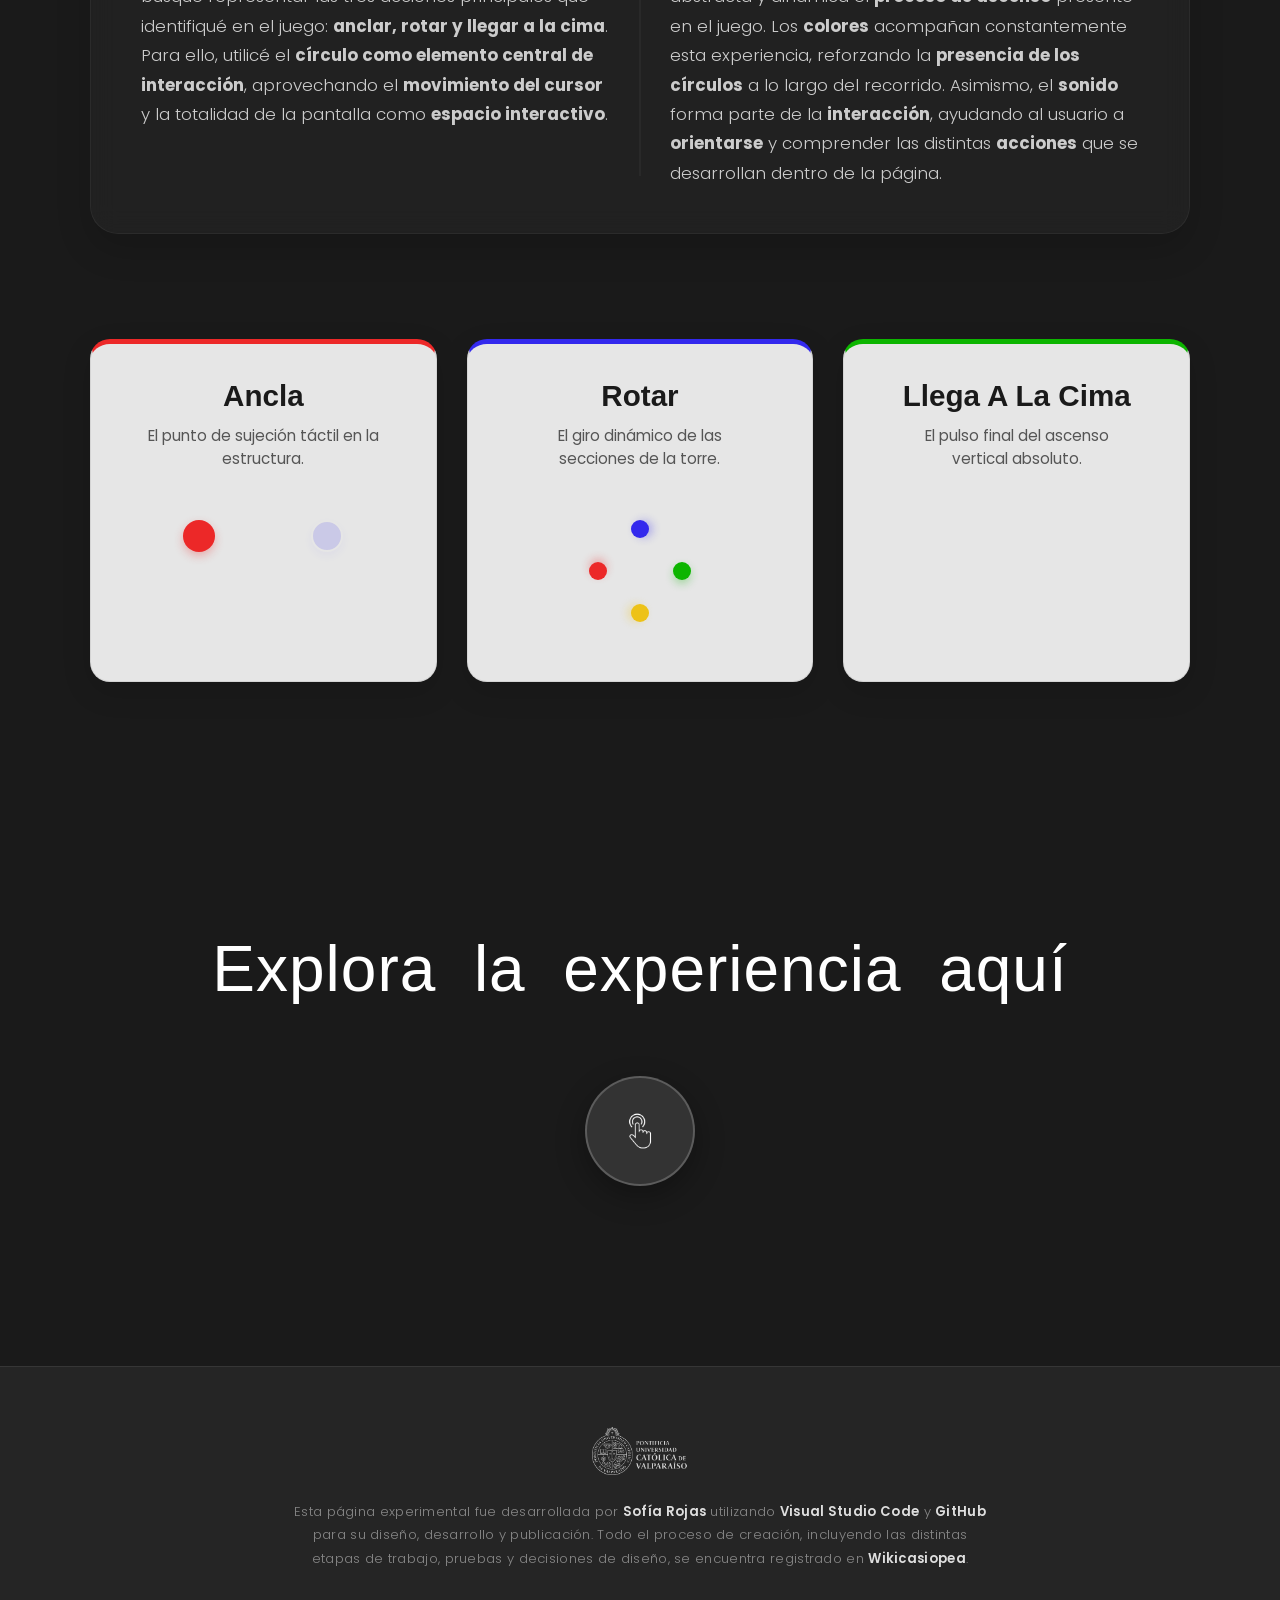
==== commit 52d6d600: "versión 5  22/06 landing page casi listo y zona experimental" ====
--- a/index.html
+++ b/index.html
@@ -3,22 +3,32 @@
 <head>
     <meta charset="UTF-8">
     <meta name="viewport" content="width=device-width, initial-scale=1.0">
-    <title>PolkUp landing page</title>
+    <title>PolkUp | El Juego de la Torre</title>
     
-    <!-- Fuentes de Google (Poppins) con pesos optimizados -->
     <link rel="preconnect" href="https://fonts.googleapis.com">
     <link rel="preconnect" href="https://fonts.gstatic.com" crossorigin>
-    <link href="https://fonts.googleapis.com/css2?family=Poppins:wght@300;400;500;600&display=swap" rel="stylesheet">
-
-    <!-- Enlace a tu archivo de estilos CSS -->
+    <link href="https://fonts.googleapis.com/css2?family=Poppins:wght@300;400;500;600;700&display=swap" rel="stylesheet">
     <link rel="stylesheet" href="style.css">
 </head>
 <body>
-    
-
-    <!-- SECCIÓN 1: Hero Parallax con 10 Círculos de Colores y Estructura de Marca Centrada -->
-    <header class="hero-parallax">
-        <!-- Círculos decorativos de fondo -->
+
+    <!-- Menú de Navegación Fijo (Header) -->
+    <nav class="nav-header">
+        <div class="nav-container">
+            <a href="#inicio" class="nav-brand">
+                <img src="assets/logopolkupsfondo.png" alt="PolkUp" class="nav-brand-logo">
+            </a>
+            <ul class="nav-links">
+                <li><a href="#concepto">Concepto</a></li>
+                <li><a href="#anatomia">Componentes</a></li>
+                <li><a href="#mecanicas">Cómo se juega</a></li>
+                <li><a href="#experimental">Digital</a></li>
+                <li><a href="experimental.html" class="nav-btn">Ver Experiencia</a></li>
+            </ul>
+        </div>
+    </nav>
+
+    <header id="inicio" class="hero-parallax">
         <div class="circle circle-1"></div>
         <div class="circle circle-2"></div>
         <div class="circle circle-3"></div>
@@ -30,149 +40,249 @@
         <div class="circle circle-9"></div>
         <div class="circle circle-10"></div>
         
-        <!-- CORRECCIÓN: Contenedor unificado (brand-container) con logo, título, eslogan y texto chico -->
         <div class="brand-container">
-            <img src="assets/logopolkupsfondo.png" alt="logopolkupsfondo.png" class="main-logo">
+            <img src="assets/logopolkupsfondo.png" alt="Logo PolkUp" class="main-logo">
+            <p class="hero-slogan">Lleva tus dos varillas hasta la cima antes que los demás.</p>
+            <a href="experimental.html" class="hero-btn">Para entrar a la experiencia aquí</a>
+        </div>
+    </header>
+
+    <section id="concepto" class="que-es-polkup-section-simple">
+        <div class="polkup-content-simple reveal">
+            <span class="pre-title-blue">EL CONCEPTO</span>
+            <h2>¿Qué es Polkup?</h2>
+            <p>
+                Polkup es un juego de mesa interactivo donde los jugadores compiten por ser los primeros en llegar a la cima de la torre.
+            </p>
+        </div>
+    </section>
+    
+    <section id="anatomia" class="interactive-gallery-section">
+        <span class="pre-title-green reveal">ANATOMÍA DEL JUEGO</span>
+        <h2 class="reveal">Componentes del Juego</h2>
+
+        <div class="accordion-gallery reveal">
+            <div class="accordion-item" style="--bg-img: url('assets/Polkup_imagen_estructura (1).png');">
+                <div class="accordion-content">
+                    <h3>Estructura</h3>
+                    <p>Estructura final del juego Polkup.</p>
+                </div>
+            </div>
+            <div class="accordion-item" style="--bg-img: url('assets/Polkup_imagen_caja.png');">
+                <div class="accordion-content">
+                    <h3>La Caja</h3>
+                    <p>Caja del juego Polkup, donde se almacenan y organizan las piezas que componen el juego.</p>
+                </div>
+            </div>
+            <div class="accordion-item" style="--bg-img: url('assets/Polkup_imagen_cartas.png');">
+                <div class="accordion-content">
+                    <h3>Cartas</h3>
+                    <p>Cartas del juego Polkup con iconografía oficial.</p>
+                </div>
+            </div>
+            <div class="accordion-item" style="--bg-img: url('assets/Polkup_imagen_dado.png');">
+                <div class="accordion-content">
+                    <h3>Dado Mecánico</h3>
+                    <p>Dado mecánico del juego Polkup.</p>
+                </div>
+            </div>
+            <div class="accordion-item" style="--bg-img: url('assets/Polkup_imagen_varas.png');">
+                <div class="accordion-content">
+                    <h3>Varas de Ascenso</h3>
+                    <p>Varas de cuatro colores unidas por cuerdas, utilizadas para subir por la torre.</p>
+                </div>
+            </div>
+            <div class="accordion-item" style="--bg-img: url('assets/Polkup_imagen_mesa.png');">
+                <div class="accordion-content">
+                    <h3>Mesa Giratoria</h3>
+                    <p>Mesa giratoria con divisiones de cuatro colores.</p>
+                </div>
+            </div>
+        </div>
+    </section>
+
+    <section id="mecanicas" class="gif-text-section">
+        <div class="section-header-center reveal">
+            <span class="pre-title-red">MECÁNICAS</span>
+            <h2>¿Cómo se juega?</h2>
+        </div>
+        <div class="gif-block reveal" style="--gif-url: url('assets/polkup_dado_1.gif');">
+            <div class="text-content">
+                <h3>¿Cómo se empieza?</h3>
+                <p>Cada jugador se ubica en la base formando una cruz. El jugador de mayor estatura inicia la partida presionando el <b>dado mecánico</b>.</p>
+            </div>
+        </div>
+
+        <div class="gif-block reveal" style="--gif-url: url('assets/polkup_rotar_2.gif');">
+            <div class="text-content">
+                <h3>Estrategia de movimiento</h3>
+                <p>Según el color obtenido, <b>debe elegir el agujero de ese
+color que le resulte más cercano o estratégico</b>. El jugador
+puede mover cualquiera de sus dos varas hacia el nuevo agujero. En su turno, el jugador puede mover la base giratoria
+y las secciones de la torre hasta donde las cuerdas tensas lo permitan.</p>
+            </div>
+        </div>
+
+        <div class="gif-block reveal" style="--gif-url: url('assets/polkup_cartas_3.gif');">
+            <div class="text-content">
+                <h3>Peligro de Caída</h3>
+                <p>Siempre <b>debe mantener al menos una vara anclada</b> a
+la estructura. Si un jugador cae en un agujero con borde negro, deberá
+sacar una carta y realizar la acción indicada.
+<b>Si ambas varas se sueltan, se considera una caída.</b></p>
+            </div>
+        </div>
+        
+        <div class="gif-block reveal" style="--gif-url: url('assets/polkup_cima_4.gif');">
+            <div class="text-content">
+                <h3>¿Cómo se gana?</h3>
+                <p>Gana el jugador que logre llevar sus <b>dos varillas a la cima</b> de la torre.</p>
+            </div>
+        </div>
+    </section>
+
+   <!-- SECCIÓN 5: PLACA OSCURA INTEGRADORA -->
+    <section id="experimental" class="dark-footer-container">
+        <svg class="dark-arc-top" viewBox="0 0 1440 150" preserveAspectRatio="none" xmlns="http://www.w3.org/2000/svg">
+            <path d="M0,150 L1440,150 L1440,50 C1000,-20 440,-20 0,50 Z" fill="#1A1A1A"/>
+        </svg>
+
+        <div class="dark-footer-body">
             
-            <p class="hero-slogan">Llevar tus dos varillas hasta la cima de la torre antes que los demás jugadores.</p>
-        </div>
-    </header>
-
-    
-   <section class="que-es-polkup-section-simple">
-    <div class="polkup-content-simple">
-        <h2>¿Qué es Polkup?</h2>
-        <p>
-            Polkup es un juego de mesa interactivo donde los jugadores compiten por ser los primeros en llegar a la cima de la torre.
-        </p>
-    </div>
-</section>
-   
-   <section class="interactive-gallery-section">
-    <h2>Componentes del Juego</h2>
-
-    <div class="gallery-wrapper">
-        <div class="main-display">
-            <img id="activeLargeImg" src="assets/Polkup_imagen_estructura (1).png" alt="Componente Activo">
-            <p id="activeCaption" class="gallery-caption">Estructura final del juego Polkup.</p>
-        </div>
-
-        <div class="thumbnails-grid">
-            <div class="thumb-item active" data-large="assets/Polkup_imagen_estructura (1).png" data-caption="Estructura final del juego Polkup.">
-                <img src="assets/Polkup_imagen_estructura (1).png" alt="Miniatura 1">
-            </div>
-            <div class="thumb-item" data-large="assets/Polkup_imagen_caja.png" data-caption="Caja del juego Polkup, donde se almacenan y organizan las piezas que componen el juego.">
-                <img src="assets/Polkup_imagen_caja.png" alt="Miniatura 2">
-            </div>
-            <div class="thumb-item" data-large="assets/Polkup_imagen_cartas.png" data-caption="Cartas del juego Polkup con iconografía oficial.">
-                <img src="assets/Polkup_imagen_cartas.png" alt="Miniatura 3">
-            </div>
-            <div class="thumb-item" data-large="assets/Polkup_imagen_dado.png" data-caption="Dado mecánico del juego Polkup.">
-                <img src="assets/Polkup_imagen_dado.png" alt="Miniatura 4">
-            </div>
-            <div class="thumb-item" data-large="assets/Polkup_imagen_varas.png" data-caption="Varas de cuatro colores unidas por cuerdas, utilizadas para subir por la torre.">
-                <img src="assets/Polkup_imagen_varas.png" alt="Miniatura 5">
-            </div>
-            <div class="thumb-item" data-large="assets/Polkup_imagen_mesa.png" data-caption="Mesa giratoria con divisiones de cuatro colores.">
-                <img src="assets/Polkup_imagen_mesa.png" alt="Miniatura 6">
-            </div>
-        </div>
-    </div>
-</section>
-
-
-    <!-- SECCIÓN 3: Bloques de Texto con GIFs de fondo (Máximo protagonismo al GIF) -->
-    <section class="gif-text-section">
-        
-        <!-- Concepto 1 -->
-        <div class="gif-block" style="--gif-url: url('assets/polkup_dado_1.gif');">
-            <div class="text-content">
-                <h3>¿Cómo se juega?</h3>
-                <p>Cada jugador se ubica en la base de la torre, uno frente a otro, formando una cruz. <b>El jugador más alto comienza presionando el dado mecánico.</b></p>
-            </div>
-            </div>
-        </div>
-
-        <!-- Concepto 2 -->
-        <div class="gif-block" style="--gif-url: url('assets/polkup_rotar_2.gif');">
-            <div class="text-content">
-                <h3>Estrategia de Movimiento</h3>
-                <p>Según el color obtenido, debe elegir el agujero de ese color que le resulte más cercano o estratégico. El jugador puede mover cualquiera de sus dos varas (delantera o trasera) hacia el nuevo agujero. En su turno, el jugador puede mover la base giratoria y las secciones de la torre hasta donde las cuerdas tensas lo permitan. <b>Al momento de insertar la vara, no podrá volver a tocar la torre hasta completar el movimiento.</p>
-            </div>
-        </div>
-
-        <!-- Concepto 3 -->
-        <div class="gif-block" style="--gif-url: url('assets/polkup_cartas_3.gif');">
-            <div class="text-content">
-                <h3>Reglas y Caídas</h3>
-                <p>Siempre debe mantener al menos una vara anclada a la estructura. No puede tener ambas varas sin apoyo al mismo tiempo. Si un jugador cae en un agujero con borde negro, deberá sacar una carta y realizar la acción indicada. Si ambas varas se sueltan, se considera una caída y el jugador debe volver a comenzar desde la base de la torre. Una vez realizado el movimiento, el turno finaliza y continúa el siguiente jugador.</p>
-            </div>
-        </div>
-        
-        <!-- Concepto 4 (¡CORREGIDO! Ya no está atrapado en el bloque anterior) -->
-        <div class="gif-block" style="--gif-url: url('assets/polkup_cima_4.gif');">
-            <div class="text-content">
-                <h3>¿Cómo se gana?</h3>
-                <p>Gana el jugador que sea el primero en llegar con sus dos varillas a la cima de la torre.</p>
-            </div>
-        </div>
-
-    </section>
-
-
-<<section class="dark-footer-container">
-    
-    <svg class="dark-arc-top" viewBox="0 0 1440 150" preserveAspectRatio="none" xmlns="http://www.w3.org/2000/svg">
-        <path d="M0,150 L1440,150 L1440,50 C1000,-20 440,-20 0,50 Z" fill="#333333"/>
-    </svg>
-
-    <div class="dark-footer-body">
-        
-        <h2 class="dark-section-title">Interfaz Digital del juego Polkup</h2>
-        <p class="dark-section-text">Esta interfaz digital de Polkup propone una exploración experimental del juego, extrayendo sus principales rasgos y gestos para transformarlos en experiencias interactivas. A través de distintas dinámicas visuales y de interacción, el usuario puede conocer y experimentar la esencia del juego desde una perspectiva digital.</p>
-
-        <div class="left-content-block">
-            <h3 class="left-subtitle">Interpretación del juego</h3>
-            <p class="left-text">Mi interpretación del juego se centra en cómo los círculos de colores forman parte de toda su gráfica y acompañan el recorrido del jugador. Aunque se encuentran presentes de manera constante, estos pasan por distintas etapas dentro del juego y adquieren diferentes significados según el momento en que aparecen.
-Lo que me interesa mostrar en esta página experimental es cómo el círculo se mantiene presente durante toda la experiencia y cómo se relaciona con los distintos momentos que componen el juego. De esta manera, la propuesta busca evidenciar el recorrido que realiza esta forma a través de las diferentes etapas, mostrando cómo convive dentro de una estructura bien definida por polígonos y cómo participa en la construcción de la experiencia general del juego.
-</p>
-        </div>
-
-        <div class="color-circles-container">
-            <div class="color-circle circle-red"></div>
-            <div class="color-circle circle-yellow"></div>
-            <div class="color-circle circle-blue"></div>
-            <div class="color-circle circle-green"></div>
-        </div>
-        
-        <div class="left-content-block">
-            <h3 class="left-subtitle">Rasgos extraídos del juego</h3>
-            <p class="left-text">Para la realización de esta página se extrajeron distintos rasgos y gestos presentes en el juego Polkup, con el objetivo de reinterpretarlos dentro de una experiencia digital interactiva. La forma principal utilizada es el círculo, ya que es el elemento que más predomina en la estructura del juego y en sus mecánicas.
-
-A partir de esta forma se desarrollan las distintas interacciones de la interfaz. El círculo representa la acción de anclarse en los orificios para avanzar, la rotación de las secciones de la torre y el movimiento de los propios elementos durante la experiencia. Asimismo, la interfaz incorpora la idea de ascenso, reflejando el objetivo principal del juego: alcanzar la cima.
-
-De esta manera, la propuesta digital se construye en torno a las diferentes posibilidades del círculo, transformando los gestos físicos del juego en acciones visuales e interactivas que permiten experimentar su esencia en un entorno digital.</p>
-        </div>
-
-      <p class="rainbow-text">
-    <span>E</span><span>x</span><span>p</span><span>l</span><span>o</span><span>r</span><span>a</span><span>&nbsp;</span>
-    <span>l</span><span>a</span><span>&nbsp;</span>
-    <span>e</span><span>x</span><span>p</span><span>e</span><span>r</span><span>i</span><span>e</span><span>n</span><span>c</span><span>i</span><span>a</span><span>&nbsp;</span>
-    <span>a</span><span>q</span><span>u</span><span>í</span>
-</p>
-<div class="image-button-container">
-            <a href="experimental.html" class="img-btn-link">
-                <img src="assets/icono_pulsar.png" alt="Botón Polkup" class="interactive-btn-img">
-            </a>
-        </div>
-
-     
-        </div>
-</section>
-
-
-
-    <!-- Enlace externo a tu JavaScript para el movimiento de los círculos -->
+            <!-- CABECERA PRINCIPAL (CENTRADA ORIGINAL) -->
+            <div class="dark-main-header reveal">
+                <span class="pre-title-dark">PROYECTO EXPERIMENTAL</span>
+                <h2 class="dark-section-title-center">Interfaz Digital Polkup</h2>
+                <p class="dark-section-text-center">Una exploración interactiva que abstrae los <b>gestos táctiles del juego físico</b> para transformarlos en <b>dinámicas visuales</b> dentro del <b>ecosistema digital</b>.</p>
+            </div>
+
+            <!-- BLOQUES DE TARJETAS HORIZONTALES -->
+            <div class="dark-cards-stack">
+                
+                <!-- CARD 1: Interpretación del juego -->
+                <div class="info-card-block reveal">
+                    <div class="info-card-text">
+                        <h3>Interpretación del juego</h3>
+                        <p>Al jugar, me llamó la atención cómo las secciones giraban para encontrar puntos de anclaje y cómo la tensión de la cuerda permitía avanzar y construir el camino hacia la cima. Sin embargo, lo que más destacó para mí fue la presencia constante de los círculos, ubicados estratégicamente para guiar el recorrido y posibilitar el avance del jugador.</p>
+                    </div>
+                    <div class="info-card-aside">
+                        <div class="circles-grid-2x2">
+                            <div class="color-circle circle-red"></div>
+                            <div class="color-circle circle-yellow"></div>
+                            <div class="color-circle circle-blue"></div>
+                            <div class="color-circle circle-green"></div>
+                        </div>
+                    </div>
+                </div>
+
+                <!-- CARD 2: Rasgos extraídos -->
+                <div class="info-card-block reveal">
+                    <div class="info-card-aside">
+                        <div class="mechanics-icons-container">
+                            <div class="mech-icon-wrapper">
+                                <img src="assets/anclar_polkup-fisico.png" alt="Anclar" class="mech-img-icon">
+                            </div>
+                            <div class="mech-icon-wrapper">
+                                <img src="assets/rotar_polkup_fisico.png" alt="Rotar" class="mech-img-icon">
+                            </div>
+                            <div class="mech-icon-wrapper">
+                                <img src="assets/llegaralacima_polkup_fisico.png" alt="Llegar a la Cima" class="mech-img-icon">
+                            </div>
+                        </div>
+                    </div>
+                    <div class="info-card-text">
+                        <h3>Rasgos extraídos</h3>
+                        <p>El principal rasgo que extraje del juego fue la <b>forma del círculo</b> y la manera en que esta se encuentra presente en distintas etapas de la experiencia. El círculo aparece <b>al momento de anclar</b>, durante la <b>rotación de las secciones</b> and también en el <b>recorrido que conduce hacia la cima</b>. Aunque estas acciones forman parte de un proceso para alcanzar la victoria dentro del <b>juego físico</b>, todas ellas están <b>guiadas por una misma forma: el círculo</b>.</p>
+                    </div>
+                </div>
+
+                <!-- CARD 3: Página experimental -->
+                <div class="info-card-block vertical reveal">
+                    <h3>Página experimental</h3>
+                    <div class="experimental-two-columns">
+                        <div class="exp-column">
+                            <p>Al trasladar estos elementos a la <b>página experimental</b>, busqué representar las tres acciones principales que identifiqué en el juego: <b>anclar, rotar y llegar a la cima</b>. Para ello, utilicé el <b>círculo como elemento central de interacción</b>, aprovechando el <b>movimiento del cursor</b> y la totalidad de la pantalla como <b>espacio interactivo</b>.</p>
+                        </div>
+                        <div class="exp-column">
+                            <p>El recorrido de la página representa de manera más abstracta y dinámica el <b>proceso de ascenso</b> presente en el juego. Los <b>colores</b> acompañan constantemente esta experiencia, reforzando la <b>presencia de los círculos</b> a lo largo del recorrido. Asimismo, el <b>sonido</b> forma parte de la <b>interacción</b>, ayudando al usuario a <b>orientarse</b> y comprender las distintas <b>acciones</b> que se desarrollan dentro de la página.</p>
+                        </div>
+                    </div>
+                </div>
+
+            </div>
+
+            <!-- NUEVA SECCIÓN DE MECÁNICAS ABSTRACTAS DE CÍRCULOS (FUERA DE LAS TARJETAS DE TEXTO) -->
+            <div class="abstract-mechanics-grid reveal">
+                
+                <!-- 1. ANCLA -->
+                <a href="experimental.html?screen=ancla" class="mechanic-card card-ancla">
+                    <h4>Ancla</h4>
+                    <p>El punto de sujeción táctil en la estructura.</p>
+                    <div class="animation-container container-ancla">
+                        <div class="circle-node node-1"></div>
+                        <div class="dotted-line"></div>
+                        <div class="circle-node node-2"></div>
+                    </div>
+                </a>
+
+                <!-- 2. ROTACIÓN -->
+                <a href="experimental.html?screen=rota" class="mechanic-card card-rota">
+                    <h4>Rotar</h4>
+                    <p>El giro dinámico de las secciones de la torre.</p>
+                    <div class="animation-container container-rotar">
+                        <div class="dots-ring">
+                            <div class="ring-dot dot-1"></div>
+                            <div class="ring-dot dot-2"></div>
+                            <div class="ring-dot dot-3"></div>
+                            <div class="ring-dot dot-4"></div>
+                        </div>
+                    </div>
+                </a>
+
+                <!-- 3. LLEGA A LA CIMA -->
+                <a href="experimental.html?screen=cima" class="mechanic-card card-cima">
+                    <h4>Llega a la Cima</h4>
+                    <p>El pulso final del ascenso vertical absoluto.</p>
+                    <div class="animation-container container-cima">
+                        <div class="pulsing-circle pc-1"></div>
+                        <div class="pulsing-circle pc-2"></div>
+                    </div>
+                </a>
+
+            </div>
+            
+            <!-- ACCIÓN FINAL -->
+            <p class="rainbow-text reveal">
+                <span>E</span><span>x</span><span>p</span><span>l</span><span>o</span><span>r</span><span>a</span><span>&nbsp;</span>
+                <span>l</span><span>a</span><span>&nbsp;</span>
+                <span>e</span><span>x</span><span>p</span><span>e</span><span>r</span><span>i</span><span>e</span><span>n</span><span>c</span><span>i</span><span>a</span><span>&nbsp;</span>
+                <span>a</span><span>q</span><span>u</span><span>í</span>
+            </p>
+
+            <div class="image-button-container reveal">
+                <a href="experimental.html" class="custom-interactive-btn">
+                    <!-- Lupa de círculos de colores difusos que se activa en hover -->
+                    <div class="btn-inner-glow">
+                        <div class="glow-dot dot-blue"></div>
+                        <div class="glow-dot dot-yellow"></div>
+                        <div class="glow-dot dot-red"></div>
+                        <div class="glow-dot dot-green"></div>
+                    </div>
+                    <!-- Pictograma subido en color blanco -->
+                    <img src="assets/pictograma-touch-boton.png" alt="Icono Pulsar" class="btn-icon-img">
+                </a>
+            </div>
+
+            <!-- COLOFÓN DE LA PÁGINA -->
+            <footer class="colofon-section">
+                <div class="colofon-logo-container">
+                    <img src="assets/LOGO-PUCV-PCS-BLANCO.png" alt="Logo Universidad" class="colofon-logo">
+                </div>
+                <p>Esta página experimental fue desarrollada por <strong>Sofía Rojas</strong> utilizando <strong>Visual Studio Code</strong> y <strong>GitHub</strong> para su diseño, desarrollo y publicación. Todo el proceso de creación, incluyendo las distintas etapas de trabajo, pruebas y decisiones de diseño, se encuentra registrado en <strong>Wikicasiopea</strong>.</p>
+            </footer>
+        </div>
+    </section>
+
     <script src="script.js"></script>
 </body>
 </html>
--- a/style.css
+++ b/style.css
@@ -4,19 +4,14 @@
     --color-rojo: #EC2828;
     --color-amarillo: #EDC217;
     --color-azul: #3329ED;
-    --color-texto-oscuro: #333333;
+    --color-texto-oscuro: #1A1A1A;
     --color-fondo: #ffffff;
 }
 
 /* --- REGLAS GENERALES --- */
-
-
-/* 🌟 COMPENSACIÓN DE NAVBAR EN EL BODY */
-/* Como el menú es fijo (fixed), flota sobre la página y taparía los primeros 70px del Hero. 
-   Con esta regla hacemos que el comportamiento del scroll sea ultrasuave de forma nativa */
 html {
     scroll-behavior: smooth;
-    scroll-padding-top: 70px; /* Evita que el navbar tape los títulos al clickear un enlace */
+    scroll-padding-top: 70px; /* Evita que el header tape las secciones */
 }
 
 * {
@@ -30,13 +25,68 @@
     background-color: var(--color-fondo);
     color: var(--color-texto-oscuro);
     overflow-x: hidden;
-}
-
-/* Tipografía Bauhaus para todos los títulos globales */
-h1, h2, h3 {
+    -webkit-font-smoothing: antialiased;
+}
+
+/* --- NUEVO SISTEMA DE JERARQUÍAS --- */
+h1 {
     font-family: 'Bauhaus 93', 'Arial Black', sans-serif; 
     color: var(--color-texto-oscuro);
-    letter-spacing: 1px;
+    letter-spacing: -0.5px;
+}
+
+h2 {
+    font-family: 'Poppins', sans-serif;
+    font-weight: 700;
+    color: var(--color-texto-oscuro);
+}
+
+h3, h4 {
+    font-family: 'Poppins', sans-serif;
+    font-weight: 600;
+    color: var(--color-texto-oscuro);
+}
+
+/* Micro-título que va ARRIBA del título principal */
+.pre-title-blue {
+    font-family: 'Poppins', sans-serif;
+    font-size: 0.9rem;
+    font-weight: 700;
+    text-transform: uppercase;
+    letter-spacing: 3px;
+    color: var(--color-azul);
+    margin-bottom: 10px;
+    display: inline-block;
+}
+.pre-title-red {
+    font-family: 'Poppins', sans-serif;
+    font-size: 0.9rem;
+    font-weight: 700;
+    text-transform: uppercase;
+    letter-spacing: 3px;
+    color: var(--color-rojo);
+    margin-bottom: 15px;
+    display: inline-block;
+}
+.pre-title-green {
+    font-family: 'Poppins', sans-serif;
+    font-size: 0.9rem;
+    font-weight: 700;
+    text-transform: uppercase;
+    letter-spacing: 3px;
+    color: var(--color-verde);
+    margin-bottom: 15px;
+    display: inline-block;
+}
+.pre-title-yellow {
+    font-family: 'Poppins', sans-serif;
+    font-size: 0.9rem;
+    font-weight: 700;
+    text-transform: uppercase;
+    letter-spacing: 3px;
+    color: var(--color-amarillo);
+    margin-bottom: 15px;
+    display: inline-block;
 }
 
 /* --- SECCIÓN 1: HERO PARALLAX --- */
@@ -61,212 +111,216 @@
     display: flex;
     flex-direction: column;
     align-items: center;
-    gap: 15px; 
-    width: 100%;
-    max-width: 650px;
+    gap: 20px;
+    width: 100%;
+    max-width: 700px;
     padding: 0 20px;
 }
 
 .main-logo {
     width: 100%;
-    max-width: 580px; 
+    max-width: 540px; 
     height: auto;
-    margin-bottom: 5px;
-    filter: drop-shadow(0px 12px 24px rgba(0, 0, 0, 0.12)); 
-}
-
-.hero-title {
-    font-size: 3.5rem;
-    line-height: 1.1;
-    margin-bottom: 5px;
+    filter: drop-shadow(0px 15px 30px rgba(0, 0, 0, 0.08)); 
 }
 
 .hero-slogan {
-    font-size: 1.3rem;
-    font-weight: 600;
-    letter-spacing: 1px;
+    font-size: 1.15rem;
+    font-weight: 400;
+    letter-spacing: 2px;
     text-transform: uppercase; 
-}
-
-.hero-subtext {
+    color: #666666;
+}
+
+/* --- 10 CÍRCULOS DE FONDO --- */
+.circle {
+    position: absolute;
+    border-radius: 50%;
+    opacity: 0.35; 
+    filter: blur(20px); 
+    will-change: transform;
+    z-index: 1;
+    transition: transform 0.5s ease, opacity 0.5s ease, filter 0.5s ease;
+}
+.circle:hover {
+    transform: scale(1.15) !important;
+    opacity: 0.65;
+    filter: blur(8px);
+}
+.circle-1  { width: 140px; height: 140px; top: 12%; left: 7%;  background-color: var(--color-verde); animation: float1 12s ease-in-out infinite; }
+.circle-2  { width: 320px; height: 320px; top: 8%;  right: 4%; background-color: var(--color-rojo); animation: float2 18s ease-in-out infinite; }
+.circle-3  { width: 200px; height: 200px; bottom: 15%; left: 8%; background-color: var(--color-amarillo); animation: float3 14s ease-in-out infinite; }
+.circle-4  { width: 250px; height: 250px; bottom: 10%; right: 12%; background-color: var(--color-azul); animation: float4 16s ease-in-out infinite; }
+.circle-5  { width: 95px;  height: 95px;  top: 48%; left: 4%;  background-color: var(--color-rojo); animation: float1 10s ease-in-out infinite; }
+.circle-6  { width: 180px; height: 180px; top: 4%;   left: 38%; background-color: var(--color-azul); animation: float2 15s ease-in-out infinite; }
+.circle-7  { width: 220px; height: 220px; bottom: 30%; right: 3%; background-color: var(--color-verde); animation: float3 17s ease-in-out infinite; }
+.circle-8  { width: 120px; height: 120px; top: 28%; right: 32%; background-color: var(--color-amarillo); animation: float4 13s ease-in-out infinite; }
+.circle-9  { width: 150px; height: 150px; bottom: 18%; left: 45%; background-color: var(--color-rojo); animation: float1 11s ease-in-out infinite; }
+.circle-10 { width: 270px; height: 270px; top: 42%; left: 22%; background-color: var(--color-verde); animation: float2 20s ease-in-out infinite; }
+
+@keyframes float1 {
+    0%, 100% { transform: translateY(0) translateX(0); }
+    50% { transform: translateY(-25px) translateX(15px); }
+}
+@keyframes float2 {
+    0%, 100% { transform: translateY(0) translateX(0); }
+    50% { transform: translateY(30px) translateX(-20px); }
+}
+@keyframes float3 {
+    0%, 100% { transform: translateY(0) translateX(0); }
+    50% { transform: translateY(-20px) translateX(-15px); }
+}
+@keyframes float4 {
+    0%, 100% { transform: translateY(0) translateX(0); }
+    50% { transform: translateY(25px) translateX(20px); }
+}
+
+/* --- SECCIÓN 2: ¿QUÉ ES POLKUP? --- */
+.que-es-polkup-section-simple {
+    width: 100%;
+    padding: 160px 20px 100px 20px; /* Más espacio para que respire */
+    background-color: #ffffff;
+    display: flex;
+    justify-content: center;
+    align-items: center; 
+}
+
+.polkup-content-simple {
+    max-width: 800px; 
+    text-align: center; 
+    display: flex;
+    flex-direction: column;
+    align-items: center; 
+}
+
+.polkup-content-simple h2 {
+    font-size: 4rem; 
+    margin-bottom: 25px;
+    line-height: 1;
+}
+
+.polkup-content-simple p {
+    font-size: 1.35rem; 
+    font-weight: 300; 
+    line-height: 1.8; 
+    color: #555555;
+    max-width: 650px; /* Alrededor de 10 palabras por línea */
+}
+
+/* --- SECCIÓN 3: GALERÍA DE ACORDEÓN --- */
+.interactive-gallery-section {
+    padding: 120px 0;
+    background-color: #ffffff;
+    width: 100%;
+    display: flex;
+    flex-direction: column;
+    align-items: center;
+}
+
+.interactive-gallery-section h2 {
+    font-size: 4rem;
+    margin-bottom: 50px;
+    text-align: center;
+}
+
+.accordion-gallery {
+    display: flex;
+    width: 90%;
+    max-width: 1200px;
+    height: 520px;
+    gap: 15px;
+}
+
+.accordion-item {
+    flex: 1;
+    position: relative;
+    border-radius: 24px; /* Bordes más redondeados premium */
+    overflow: hidden;
+    background-image: var(--bg-img);
+    background-position: center;
+    background-repeat: no-repeat;
+    background-size: cover;
+    cursor: pointer;
+    transition: flex 0.6s cubic-bezier(0.25, 1, 0.5, 1), opacity 0.4s ease;
+    box-shadow: 0 15px 35px rgba(0, 0, 0, 0.05);
+}
+
+.accordion-item::before {
+    content: '';
+    position: absolute;
+    top: 0; left: 0; width: 100%; height: 100%;
+    background: linear-gradient(to top, rgba(0, 0, 0, 0.5) 0%, transparent 80%);
+    z-index: 1;
+    opacity: 0;
+    transition: opacity 0.5s ease;
+}
+
+.accordion-content {
+    position: absolute;
+    bottom: 0; left: 0; width: 100%;
+    padding: 35px;
+    z-index: 2;
+    color: #ffffff;
+    opacity: 0;
+    transform: translateY(20px);
+    transition: opacity 0.4s ease, transform 0.5s cubic-bezier(0.25, 1, 0.5, 1);
+    pointer-events: none;
+}
+
+.accordion-content h3 {
+    color: #ffffff !important;
+    font-size: 1.8rem;
+    margin-bottom: 8px;
+}
+
+.accordion-content p {
     font-size: 1rem;
     font-weight: 300;
-    max-width: 520px;
-    line-height: 1.6;
-}
-
-/* --- 10 CÍRCULOS DE FONDO --- */
-.circle {
-    position: absolute;
-    border-radius: 50%;
-    opacity: 0.55; 
-    filter: blur(12px); 
-    will-change: transform;
-    z-index: 1;
-}
-
-.circle-1  { width: 140px; height: 140px; top: 12%; left: 7%;  background-color: var(--color-verde); }
-.circle-2  { width: 320px; height: 320px; top: 8%;  right: 4%; background-color: var(--color-rojo); }
-.circle-3  { width: 200px; height: 200px; bottom: 15%; left: 8%; background-color: var(--color-amarillo); }
-.circle-4  { width: 250px; height: 250px; bottom: 10%; right: 12%; background-color: var(--color-azul); }
-.circle-5  { width: 95px;  height: 95px;  top: 48%; left: 4%;  background-color: var(--color-rojo); }
-.circle-6  { width: 180px; height: 180px; top: 4%;   left: 38%; background-color: var(--color-azul); }
-.circle-7  { width: 220px; height: 220px; bottom: 30%; right: 3%; background-color: var(--color-verde); }
-.circle-8  { width: 120px; height: 120px; top: 28%; right: 32%; background-color: var(--color-amarillo); }
-.circle-9  { width: 150px; height: 150px; bottom: 18%; left: 45%; background-color: var(--color-rojo); }
-.circle-10 { width: 270px; height: 270px; top: 42%; left: 22%; background-color: var(--color-verde); }
-
-/* --- SECCIÓN 2: ¿QUÉ ES POLKUP? (CENTRADA) --- */
-.que-es-polkup-section-simple {
-    width: 100%;
-    padding: 120px 20px 80px 20px; 
-    background-color: #ffffff;
-    display: flex;
-    justify-content: center;
-    align-items: center; 
-    box-sizing: border-box;
-    position: relative;
-    z-index: 1; /* Plano inferior */
-}
-
-.polkup-content-simple {
-    max-width: 850px; 
-    text-align: center; 
+    line-height: 1.4;
+    opacity: 0.85;
+}
+
+.accordion-gallery:hover .accordion-item { flex: 0.5; opacity: 0.5; }
+.accordion-gallery .accordion-item:hover { flex: 4; opacity: 1; }
+.accordion-item:hover::before { opacity: 1; }
+.accordion-item:hover .accordion-content {
+    opacity: 1;
+    transform: translateY(0);
+    transition-delay: 0.1s;
+}
+
+/* --- SECCIÓN 4: PASOS / GIFS --- */
+.gif-text-section {
+    padding: 120px 0;
+    background-color: var(--color-fondo);
     display: flex;
     flex-direction: column;
-    align-items: center; 
-}
-
-.polkup-content-simple h2 {
-    font-size: 4.5rem; 
+    gap: 50px; 
+}
+
+.section-header-center {
+    text-align: center;
     margin-bottom: 30px;
 }
 
-.polkup-content-simple p {
-    font-family: 'Poppins', sans-serif; 
-    font-size: 1.45rem; 
-    font-weight: 300; 
-    line-height: 1.9; 
-    color: #555555;
-    max-width: 750px; 
-}
-
-/* --- SECCIÓN 3: GALERÍA DE VISOR PRINCIPAL Y MINIATURAS --- */
-.interactive-gallery-section {
-    padding: 80px 0;
-    background-color: #ffffff;
-    width: 100%;
-    display: flex;
-    flex-direction: column;
-    align-items: center;
-    position: relative;
-    z-index: 1; /* Plano inferior junto al texto intro */
-}
-
-.interactive-gallery-section h2 {
-    font-size: 3rem;
-    margin-bottom: 40px;
-    text-align: center;
-}
-
-.gallery-wrapper {
-    width: 100%;
-    max-width: 950px; 
-    padding: 0 20px;
-    box-sizing: border-box;
-}
-
-.main-display {
-    width: 100%;
-    height: 500px; 
-    display: flex;
-    flex-direction: column;
-    align-items: center;
-    justify-content: center;
-    margin-bottom: 20px;
-}
-
-.main-display img {
-    width: 100%;
-    height: 90%;
-    object-fit: contain; 
-    transition: opacity 0.25s ease;
-}
-
-.gallery-caption {
-    height: 10%;
-    margin-top: 15px;
-    font-family: 'Poppins', sans-serif;
-    font-size: 1.1rem;
-    font-weight: 300; 
-    color: #555555;
-    text-align: center;
-    max-width: 650px; 
-    line-height: 1.5;
-}
-
-.thumbnails-grid {
-    display: flex;
-    justify-content: center;
-    gap: 15px;
-    width: 100%;
-    flex-wrap: wrap;
-    margin-top: 20px;
-}
-
-.thumb-item {
-    width: 110px;
-    height: 80px;
-    border-radius: 12px;
-    overflow: hidden;
-    cursor: pointer;
-    border: 3px solid transparent;
-    transition: all 0.25s ease;
-    opacity: 0.5;
-}
-
-.thumb-item img {
-    width: 100%;
-    height: 100%;
-    object-fit: cover;
-}
-
-.thumb-item.active {
-    border-color: #333333; 
-    opacity: 1;
-    transform: scale(1.05);
-}
-
-.thumb-item:hover {
-    opacity: 0.9;
-}
-
-/* --- SECCIÓN 4: TEXTO CON GIFS (INTERACTIVIDAD HOVER) --- */
-.gif-text-section {
-    padding: 60px 0 120px 0;
-    background-color: var(--color-fondo);
-    display: flex;
-    flex-direction: column;
-    gap: 60px; 
-    position: relative;
-    z-index: 1;
+.section-header-center h2 {
+    font-size: 4rem;
 }
 
 .gif-block {
     position: relative;
-    height: 65vh;
+    height: 50vh;
     width: 90%; 
-    max-width: 1200px;
-    margin: 0 auto 50px auto; 
+    max-width: 1100px;
+    margin: 0 auto; 
     display: flex;
     justify-content: center;
     align-items: center;
     text-align: center;
-    padding: 40px;
+    padding: 60px;
     overflow: hidden;
-    border-radius: 24px; 
-    box-shadow: 0 20px 50px rgba(0, 0, 0, 0.15); 
-    border: 1px solid rgba(0, 0, 0, 0.04); 
+    border-radius: 28px; 
+    box-shadow: 0 15px 45px rgba(0, 0, 0, 0.08); 
     background-image: var(--gif-url);
     background-attachment: fixed;
     background-position: center;
@@ -279,7 +333,7 @@
     content: '';
     position: absolute;
     top: 0; left: 0; width: 100%; height: 100%;
-    background: rgba(255, 255, 255, 0.95); 
+    background: rgba(255, 255, 255, 0.90); 
     z-index: 1;
     transition: opacity 0.5s ease; 
 }
@@ -287,21 +341,33 @@
 .text-content {
     position: relative;
     z-index: 2;
-    max-width: 700px;
+    max-width: 550px;
     transition: opacity 0.4s ease; 
 }
 
+/* Numeración gigante para marcar jerarquía */
+.step-number {
+    font-size: 1.1rem;
+    font-weight: 700;
+    color: var(--color-azul);
+    display: block;
+    margin-bottom: 5px;
+    font-family: 'Poppins', sans-serif;
+}
+
 .text-content h3 {
-    font-size: 2.8rem;
-    margin-bottom: 20px;
-    color: var(--color-texto-oscuro) !important; 
+    font-family: 'Bauhaus 93', 'Arial Black', sans-serif;
+    font-size: 2.5rem;
+    margin-bottom: 15px;
 }
 
 .text-content p {
-    font-size: 1.2rem;
-    line-height: 1.8;
+    font-size: 1.1rem;
+    line-height: 1.7;
     font-weight: 400; 
-    color: var(--color-texto-oscuro) !important; 
+    color: #444444 !important;
+    max-width: 500px; /* Cuadro de texto un poco más ancho */
+    margin: 0 auto; /* Centrado horizontal */
 }
 
 .gif-block:hover::before,
@@ -309,122 +375,468 @@
     opacity: 0;
 }
 
-/* ====================================================
-   NUEVA ESTRUCTURA OSCURA UNIFICADA (EFECTO CORTINA SUPERPUESTA)
-   ==================================================== */
+/* --- SECCIÓN 5: PLACA OSCURA INTEGRADORA --- */
 .dark-footer-container {
     position: relative;
     width: 100%;
-    margin-top: 100px; 
-    z-index: 10; /* Eleva la placa para pisar las secciones blancas */
-    box-shadow: 0 -20px 40px rgba(0, 0, 0, 0.25); 
+    margin-top: 140px; 
+    z-index: 10; 
 }
 
 .dark-arc-top {
     position: absolute;
-    top: -148px; 
-    left: 0;
-    width: 100%;
+    top: -132px; 
+    left: -1%;
+    width: 102%;
     height: 150px;
-    display: block;
     z-index: 11; 
+    filter: drop-shadow(0px -8px 12px rgba(0, 0, 0, 0.4)) blur(4px);
+    transform: scaleY(1.08);
 }
 
 .dark-footer-body {
-    background-color: #333333; 
-    width: 100%;
-    padding: 20px 20px 120px 20px; 
+    background-color: #1A1A1A;
+    width: 100%;
+    padding: 60px 20px 120px 20px; 
     display: flex;
     flex-direction: column;
-    align-items: center; 
-    gap: 40px; 
-}
-
-.dark-section-title {
-    font-size: 3rem;
+    gap: 80px; /* Separación balanceada */
+}
+
+/* CABECERA PRINCIPAL CENTRADA */
+.dark-main-header {
+    width: 100%;
+    max-width: 1100px;
+    margin: 0 auto;
+    text-align: center;
+}
+
+.dark-section-title-center {
+    font-size: 3.8rem;
     color: #ffffff !important;
-    text-align: center;
-    max-width: 800px;
-}
-
-.dark-section-text {
-    font-family: 'Poppins', sans-serif;
+    margin-bottom: 20px;
+}
+
+.dark-section-text-center {
     font-size: 1.2rem;
     font-weight: 300;
+    color: #cccccc !important;
+    max-width: 550px; /* Alrededor de 10 palabras por línea */
+    margin: 0 auto;
+    line-height: 1.8;
+}
+
+/* --- NUEVA DIAGRAMACIÓN DE TARJETAS HORIZONTALES (PLACA OSCURA) --- */
+.dark-cards-stack {
+    display: flex;
+    flex-direction: column;
+    gap: 40px;
+    width: 90%;
+    max-width: 1100px;
+    margin: 0 auto 10px auto;
+}
+
+.info-card-block {
+    background: rgba(255, 255, 255, 0.03);
+    border: 1px solid rgba(255, 255, 255, 0.05);
+    border-radius: 28px;
+    padding: 45px 50px;
+    display: flex;
+    gap: 80px; /* Aumentado de 50px a 80px para empujar el texto a la derecha */
+    align-items: center;
+    backdrop-filter: blur(12px);
+    -webkit-backdrop-filter: blur(12px);
+    box-shadow: 0 15px 35px rgba(0, 0, 0, 0.15);
+    transition: border-color 0.3s ease;
+}
+
+.info-card-block:hover {
+    border-color: rgba(255, 255, 255, 0.1);
+}
+
+.info-card-block.vertical {
+    flex-direction: column;
+    align-items: flex-start;
+    gap: 20px;
+}
+
+.info-card-text {
+    flex: 1;
+}
+
+.info-card-block h3 {
+    font-family: 'Poppins', sans-serif;
+    font-weight: 700;
+    font-size: 1.8rem;
     color: #ffffff !important;
-    text-align: center;
-    max-width: 650px;
-    line-height: 1.7;
-    opacity: 0.95;
-}
-
-/* --- BLOQUE IZQUIERDO --- */
-.left-content-block {
-    width: 100%;
-    max-width: 1000px; 
-    text-align: left;
-    margin-top: 20px;
-    padding-left: 10%; 
-    align-self: flex-start; 
-    display: flex;
-    flex-direction: column;
-    gap: 15px;
-}
-
-.left-subtitle {
-    font-size: 2.5rem;
-    color: #ffffff !important;
-    margin-bottom: 5px;
-}
-
-.left-text {
-    font-family: 'Poppins', sans-serif;
-    font-size: 1.1rem;
+    margin-bottom: 15px;
+}
+
+.info-card-text p {
+    font-size: 1.05rem;
     font-weight: 300;
-    color: #ffffff !important;
-    line-height: 1.7;
-    opacity: 0.85;
-}
-
-/* --- CÍRCULOS INTERACTIVOS --- */
-.color-circles-container {
-    display: flex;
-    justify-content: center;
-    align-items: center;
-    gap: 30px; 
-    width: 100%;
-    margin-top: 20px;
-    margin-bottom: 40px; 
+    color: #cccccc !important;
+    line-height: 1.75;
+    max-width: 500px; /* Cuadro de texto un poco más ancho */
+}
+
+.info-card-aside {
+    display: flex;
+    justify-content: center;
+    align-items: center;
+    min-width: 530px; /* Aumentado a 530px para acomodar los elementos más grandes */
+}
+
+/* Rejilla de círculos 2x2 */
+/* Rejilla de círculos 2x2 */
+.circles-grid-2x2 {
+    display: grid;
+    grid-template-columns: 1fr 1fr;
+    gap: 25px; /* Separación entre círculos */
+    justify-content: center;
 }
 
 .color-circle {
-    width: 85px; 
+    width: 85px; /* Aumentado de 75px a 85px */
     height: 85px;
-    background-color: #ffffff;
     border-radius: 50%;
     cursor: pointer;
-    box-shadow: 0 6px 20px rgba(0, 0, 0, 0.3);
-    transition: background-color 0.4s ease, transform 0.3s ease;
-}
-
-.color-circle:hover {
-    transform: scale(1.08);
-}
-
-.circle-red:hover    { background-color: #EC2828; }
-.circle-yellow:hover { background-color: #EDC217; }
-.circle-blue:hover   { background-color: #3329ED; }
-.circle-green:hover  { background-color: #0DB500; }
-
-/* --- TEXTO ARCOÍRIS --- */
+    background-color: rgba(255, 255, 255, 0.15); /* Inicialmente blanco translúcido */
+    border: 2.5px solid rgba(255, 255, 255, 0.4); /* Borde blanco */
+    transition: all 0.3s cubic-bezier(0.25, 1, 0.5, 1);
+}
+
+.color-circle:hover { 
+    transform: scale(1.15); 
+}
+
+/* Encendido interactivo en hover con sus respectivos colores PolkUp */
+.circle-red:hover {
+    background-color: var(--color-rojo);
+    border-color: var(--color-rojo);
+    box-shadow: 0 0 25px rgba(236, 40, 40, 0.7);
+}
+.circle-yellow:hover {
+    background-color: var(--color-amarillo);
+    border-color: var(--color-amarillo);
+    box-shadow: 0 0 25px rgba(237, 194, 23, 0.7);
+}
+.circle-blue:hover {
+    background-color: var(--color-azul);
+    border-color: var(--color-azul);
+    box-shadow: 0 0 25px rgba(51, 41, 237, 0.7);
+}
+.circle-green:hover {
+    background-color: var(--color-verde);
+    border-color: var(--color-verde);
+    box-shadow: 0 0 25px rgba(13, 181, 0, 0.7);
+}
+
+/* Contenedor de iconos SVG */
+.mechanics-icons-container {
+    display: flex;
+    gap: 25px; /* Aumentado de 20px a 25px */
+    align-items: center;
+    justify-content: center;
+}
+
+.mech-icon-wrapper {
+    width: 160px; /* Elementos más grandes aún (160px) */
+    height: 160px;
+    display: flex;
+    align-items: center;
+    justify-content: center;
+    background: transparent; /* Sin cuadro contenedor visible */
+    border: none; /* Sin bordes */
+    transition: all 0.3s ease;
+    padding: 0; /* Sin espaciado interno */
+}
+
+.mech-icon-wrapper:hover {
+    transform: scale(1.15) translateY(-5px); /* Animación premium interactiva */
+}
+
+.mech-svg-icon,
+.mech-img-icon {
+    width: 100%;
+    height: 100%;
+    object-fit: contain;
+    opacity: 0.85;
+    transition: opacity 0.3s ease;
+}
+
+.mech-icon-wrapper:hover .mech-svg-icon,
+.mech-icon-wrapper:hover .mech-img-icon {
+    opacity: 1;
+}
+
+/* Rejilla de dos columnas para Card 3 */
+.experimental-two-columns {
+    display: grid;
+    grid-template-columns: 1fr 1fr;
+    gap: 60px; /* Aumentado de 40px a 60px para mejor organización visual */
+    width: 100%;
+    position: relative;
+}
+
+/* Divisor vertical sutil entre las columnas del texto experimental */
+.experimental-two-columns::after {
+    content: '';
+    position: absolute;
+    top: 5%;
+    bottom: 5%;
+    left: 50%;
+    width: 1px;
+    background: rgba(255, 255, 255, 0.08);
+    transform: translateX(-50%);
+}
+
+.exp-column p {
+    font-size: 1.05rem;
+    font-weight: 300;
+    color: #cccccc !important;
+    line-height: 1.75;
+    max-width: 480px; /* Cuadro de texto un poco más ancho */
+}
+
+
+/* ====================================================
+   🔮 SECCIÓN DE MECÁNICAS DE CÍRCULOS ABSTRACTOS (FUERA DE LAS TARJETAS)
+   ==================================================== */
+.abstract-mechanics-grid {
+    display: grid;
+    grid-template-columns: 1fr 1fr 1fr;
+    gap: 30px;
+    width: 100%;
+    max-width: 1100px;
+    margin: 15px auto 0 auto; /* Más pegado a las tarjetas de arriba */
+}
+
+/* Detalles de color superior en tarjetas del laboratorio */
+.card-ancla {
+    border-top: 5px solid var(--color-rojo) !important;
+}
+.card-rota {
+    border-top: 5px solid var(--color-azul) !important;
+}
+.card-cima {
+    border-top: 5px solid var(--color-verde) !important;
+}
+
+.mechanic-card {
+    background: #E6E6E6; /* Fondo gris claro tipo maqueta */
+    border: 1px solid rgba(0, 0, 0, 0.08);
+    border-radius: 20px;
+    padding: 35px 30px;
+    text-align: center;
+    display: flex;
+    flex-direction: column;
+    align-items: center;
+    transition: all 0.4s cubic-bezier(0.16, 1, 0.3, 1);
+    cursor: pointer;
+    text-decoration: none;
+    box-shadow: 0 10px 30px rgba(0, 0, 0, 0.12);
+}
+
+.mechanic-card:hover {
+    background: #F0F0F0; /* Más claro al hover */
+    border-color: rgba(0, 0, 0, 0.15);
+    transform: translateY(-8px);
+    box-shadow: 0 15px 35px rgba(0, 0, 0, 0.2);
+}
+.mechanic-card:hover h4 {
+    color: #1A1A1A !important;
+}
+.mechanic-card:hover p {
+    color: #555555 !important;
+}
+
+.mechanic-card h4 {
+    font-family: 'Bauhaus 93', 'Arial Black', sans-serif;
+    text-transform: capitalize;
+    color: #1A1A1A !important; /* Texto oscuro */
+    font-size: 1.85rem;
+    margin-bottom: 12px;
+    transition: color 0.3s ease;
+}
+/* Mantenemos el color oscuro original del h4 incluso en hover */
+
+.mechanic-card p {
+    display: block; 
+    font-size: 0.95rem;
+    font-weight: 400;
+    color: #555555 !important; /* Texto oscuro secundario */
+    margin-bottom: 25px;
+    line-height: 1.5;
+    max-width: 240px; /* Alrededor de 10 palabras por línea en tarjetas */
+}
+
+/* Contenedor común para el lienzo de animación */
+.animation-container {
+    width: 100%;
+    height: 150px;
+    position: relative;
+    display: flex;
+    justify-content: center;
+    align-items: center;
+    overflow: hidden;
+}
+
+/* --- 1. ANIMACIÓN: ANCLA (LÍNEA PUNTEADA AL HOVER) --- */
+.container-ancla {
+    position: relative;
+    width: 180px;
+    height: 80px;
+}
+.circle-node {
+    width: 32px; /* Elementos más visibles */
+    height: 32px;
+    border-radius: 50%;
+    position: absolute;
+    top: 50%;
+    transform: translateY(-50%);
+    z-index: 2;
+    transition: all 0.5s cubic-bezier(0.25, 1, 0.5, 1);
+}
+.node-1 {
+    left: 10px;
+    background-color: var(--color-rojo);
+    box-shadow: 0 4px 10px rgba(236, 40, 40, 0.3);
+}
+.node-2 {
+    right: 10px;
+    background-color: var(--color-azul);
+    border: 2.5px solid #E6E6E6; /* Combina con el fondo de tarjeta */
+    box-shadow: 0 4px 10px rgba(51, 41, 237, 0.3);
+    opacity: 0.15; /* Casi invisible inicialmente */
+    z-index: 2;
+}
+.dotted-line {
+    width: 0; /* Empieza en 0 para dibujarse hacia la derecha */
+    height: 3px;
+    border-bottom: 3.5px dashed rgba(0, 0, 0, 0.2); /* Oscuro para contraste en tarjeta clara */
+    position: absolute;
+    left: 42px; /* Inicia justo después del node-1 */
+    top: 50%;
+    transform: translateY(-50%);
+    z-index: 1;
+    opacity: 0;
+    transition: width 0.6s cubic-bezier(0.25, 1, 0.5, 1), opacity 0.4s ease;
+}
+
+/* Hover - Revela línea y segundo nodo */
+.mechanic-card:hover .dotted-line {
+    width: 96px; /* Ajustado para unir los dos nodos */
+    opacity: 1;
+    border-bottom-color: rgba(0, 0, 0, 0.6);
+}
+.mechanic-card:hover .node-2 {
+    opacity: 1;
+    transform: translateY(-50%) scale(1.15); /* Efecto pop */
+}
+.mechanic-card:hover .node-1 {
+    transform: translateY(-50%) scale(1.15);
+}
+
+/* --- 2. ANIMACIÓN: ROTAR (ANILLO DE CÍRCULOS) --- */
+.container-rotar {
+    display: flex;
+    justify-content: center;
+    align-items: center;
+}
+.dots-ring {
+    width: 110px;
+    height: 110px;
+    position: relative;
+    border-radius: 50%;
+    animation: spinClockwise 5s linear infinite;
+    animation-play-state: paused;
+    transition: transform 0.3s ease;
+}
+.ring-dot {
+    width: 18px; /* Círculos más grandes */
+    height: 18px;
+    border-radius: 50%;
+    position: absolute;
+    top: 50%;
+    left: 50%;
+    transform-origin: center;
+}
+/* Distribución en círculo de 4 puntos (Verde, Amarillo, Rojo, Azul) */
+.dot-1 { transform: translate(-50%, -50%) rotate(0deg) translate(42px); background-color: var(--color-verde); box-shadow: 0 4px 8px rgba(13, 181, 0, 0.3); }
+.dot-2 { transform: translate(-50%, -50%) rotate(90deg) translate(42px); background-color: var(--color-amarillo); box-shadow: 0 4px 8px rgba(237, 194, 23, 0.3); }
+.dot-3 { transform: translate(-50%, -50%) rotate(180deg) translate(42px); background-color: var(--color-rojo); box-shadow: 0 4px 8px rgba(236, 40, 40, 0.3); }
+.dot-4 { transform: translate(-50%, -50%) rotate(270deg) translate(42px); background-color: var(--color-azul); box-shadow: 0 4px 8px rgba(51, 41, 237, 0.3); }
+
+/* Hover - Giran */
+.mechanic-card:hover .dots-ring {
+    animation-play-state: running;
+    transform: scale(1.1);
+}
+
+@keyframes spinClockwise {
+    from { transform: rotate(0deg); }
+    to { transform: rotate(360deg); }
+}
+
+/* --- 3. ANIMACIÓN: CIMA (UN CÍRCULO CON UN COLOR QUE SE AGRANDA PERO NO BRILLE) --- */
+.container-cima {
+    display: flex;
+    justify-content: center;
+    align-items: center;
+    position: relative;
+}
+.pulsing-circle {
+    position: absolute;
+    width: 70px;
+    height: 70px;
+    border-radius: 50%;
+    background-color: var(--color-verde); /* Círculo con un color (verde) sin degradados ni bordes */
+    opacity: 0;
+    box-shadow: none; /* Sin brillo */
+    border: none; /* Sin borde */
+    animation: zoomPulse 2s cubic-bezier(0.16, 1, 0.3, 1) infinite;
+    animation-play-state: paused;
+}
+.pc-1 {
+    animation-delay: 0s;
+}
+.pc-2 {
+    animation-delay: 1s; /* Desfase continuo de túnel */
+}
+
+/* Hover - Avanza hacia la pantalla */
+.mechanic-card:hover .pulsing-circle {
+    animation-play-state: running;
+}
+
+@keyframes zoomPulse {
+    0% {
+        transform: scale(0.15); /* Al principio es chico */
+        opacity: 0;
+    }
+    15% {
+        opacity: 1; /* Se hace visible */
+    }
+    80% {
+        opacity: 0.8;
+    }
+    100% {
+        transform: scale(1.8); /* Luego se agranda */
+        opacity: 0;
+    }
+}
+
+
+/* --- TEXTO ARCOÍRIS FINAL --- */
 .rainbow-text {
-    font-size: 3rem; 
+    font-family: 'Bauhaus 93', 'Arial Black', sans-serif;
+    font-size: 4rem; 
     color: #ffffff;  
     text-align: center;
-    width: 100%;
-    margin-top: 60px;   
-    margin-bottom: 20px; 
-    cursor: default;
+    margin-top: 170px; /* Aumentado a 170px para dar más espacio de respiración */
+    margin-bottom: -10px;
+    letter-spacing: 1px;
     user-select: none; 
 }
 
@@ -432,53 +844,305 @@
     display: inline-block;
     transition: color 0.2s ease, transform 0.2s ease; 
 }
-
-.rainbow-text span:hover {
-    transform: translateY(-4px);
-}
-
-.rainbow-text span:nth-child(4n+1):hover { color: #EC2828; }
-.rainbow-text span:nth-child(4n+2):hover { color: #EDC217; }
-.rainbow-text span:nth-child(4n+3):hover { color: #3329ED; }
-.rainbow-text span:nth-child(4n+4):hover { color: #0DB500; }
-
-/* --- BOTÓN INTERACTIVO DE IMAGEN --- */
+.rainbow-text span:hover { transform: translateY(-6px); }
+.rainbow-text span:nth-child(4n+1):hover { color: var(--color-rojo); }
+.rainbow-text span:nth-child(4n+2):hover { color: var(--color-amarillo); }
+.rainbow-text span:nth-child(4n+3):hover { color: var(--color-azul); }
+.rainbow-text span:nth-child(4n+4):hover { color: var(--color-verde); }
+
 .image-button-container {
     display: flex;
     justify-content: center; 
     align-items: center;
     width: 100%;
-    margin-top: 50px; 
-    margin-bottom: 20px; 
-}
-
-.interactive-btn-img {
-    max-width: 200px; 
+    position: relative;
+}
+
+/* --- BOTÓN EXPERIMENTAL PERSONALIZADO EN HTML/CSS --- */
+.custom-interactive-btn {
+    position: relative;
+    width: 110px; /* Tamaño del círculo */
+    height: 110px;
+    border-radius: 50%;
+    background-color: #333333; /* Fondo gris oscuro solicitado */
+    border: 2px solid rgba(255, 255, 255, 0.2);
+    display: flex;
+    justify-content: center;
+    align-items: center;
+    overflow: hidden; /* Mantiene la lupa de colores DENTRO del círculo */
+    cursor: pointer;
+    box-shadow: 0 10px 30px rgba(0, 0, 0, 0.3);
+    transition: transform 0.4s cubic-bezier(0.16, 1, 0.3, 1), border-color 0.4s ease;
+    z-index: 10;
+}
+
+/* Efecto lupa de colores (blur) interno */
+.btn-inner-glow {
+    position: absolute;
+    top: 50%;
+    left: 50%;
+    transform: translate(-50%, -50%) scale(0.2);
+    width: 140px;
+    height: 140px;
+    opacity: 0;
+    transition: opacity 0.4s cubic-bezier(0.16, 1, 0.3, 1), transform 0.4s cubic-bezier(0.16, 1, 0.3, 1);
+    pointer-events: none;
+    z-index: 1;
+    filter: blur(18px); /* Difumina de manera potente los círculos internos */
+}
+
+/* Círculos individuales de colores en el interior */
+.glow-dot {
+    position: absolute;
+    width: 55px;
+    height: 55px;
+    border-radius: 50%;
+}
+.dot-blue {
+    top: 20px;
+    left: 20px;
+    background-color: var(--color-azul);
+}
+.dot-yellow {
+    top: 20px;
+    right: 20px;
+    background-color: var(--color-amarillo);
+}
+.dot-red {
+    bottom: 20px;
+    left: 20px;
+    background-color: var(--color-rojo);
+}
+.dot-green {
+    bottom: 20px;
+    right: 20px;
+    background-color: var(--color-verde);
+}
+
+.btn-icon-img {
+    width: 54px; /* Tamaño del pictograma touch */
     height: auto;
-    cursor: pointer;
     display: block;
-    transition: transform 0.3s ease, opacity 0.3s ease; 
-}
-
-.interactive-btn-img:hover {
-    opacity: 0.7; 
-    transform: scale(0.92); 
-}
-
-.interactive-btn-img:active {
-    transform: scale(0.88); 
-    opacity: 0.6;
-}
-/* --- TEXTO ARCOÍRIS --- */
-.rainbow-text {
-    font-family: 'Bauhaus 93', 'Arial Black', sans-serif; /* 🌟 Agrega la tipografía Bauhaus */
-    font-size: 3.8rem; /* 🌟 Aumentado de 3rem a 3.8rem para que sea más grande */
-    color: #ffffff;  
+    z-index: 2; /* Por delante del halo de color */
+    filter: brightness(0) invert(1); /* Convierte el pictograma negro en blanco puro */
+    transition: transform 0.4s cubic-bezier(0.16, 1, 0.3, 1);
+}
+
+/* Hover Effects */
+.custom-interactive-btn:hover {
+    transform: scale(1.1); /* Crece levemente */
+    border-color: rgba(255, 255, 255, 0.55); /* El borde se ilumina */
+    box-shadow: 0 15px 40px rgba(0, 0, 0, 0.4);
+}
+
+.custom-interactive-btn:hover .btn-inner-glow {
+    opacity: 1;
+    transform: translate(-50%, -50%) scale(1.2); /* La lupa de colores crece dentro */
+}
+
+.custom-interactive-btn:hover .btn-icon-img {
+    transform: scale(1.08) translateY(-2px); /* El pictograma reacciona en hover */
+}
+
+/* --- MENÚ DE NAVEGACIÓN (HEADER) --- */
+.nav-header {
+    position: fixed;
+    top: 0;
+    left: 0;
+    width: 100%;
+    background: rgba(255, 255, 255, 0.85);
+    backdrop-filter: blur(10px);
+    -webkit-backdrop-filter: blur(10px);
+    border-bottom: 1px solid rgba(0, 0, 0, 0.05);
+    z-index: 1000;
+    height: 70px;
+    display: flex;
+    align-items: center;
+    transition: all 0.3s ease;
+}
+
+.nav-container {
+    width: 90%;
+    max-width: 1200px;
+    margin: 0 auto;
+    display: flex;
+    justify-content: space-between;
+    align-items: center;
+}
+
+.nav-brand {
+    display: flex;
+    align-items: center;
+    text-decoration: none;
+}
+
+.nav-brand-logo {
+    height: 38px;
+    width: auto;
+}
+
+.nav-links {
+    display: flex;
+    list-style: none;
+    gap: 30px;
+    align-items: center;
+    margin: 0;
+    padding: 0;
+}
+
+.nav-links a {
+    text-decoration: none;
+    color: #444;
+    font-family: 'Poppins', sans-serif;
+    font-weight: 550;
+    font-size: 0.95rem;
+    transition: color 0.2s ease;
+}
+
+.nav-links a:hover {
+    color: var(--color-azul);
+}
+
+.nav-links .nav-btn {
+    background: #1A1A1A;
+    color: #fff !important;
+    padding: 10px 20px;
+    border-radius: 30px;
+    font-size: 0.9rem;
+    font-weight: 600;
+    box-shadow: 0 4px 12px rgba(0,0,0,0.1);
+    transition: all 0.3s ease;
+}
+
+.nav-links .nav-btn:hover {
+    background: var(--color-azul);
+    color: #fff !important;
+    transform: translateY(-2px);
+    box-shadow: 0 8px 20px rgba(51, 41, 237, 0.25);
+}
+
+/* --- BOTÓN DE HÉROE --- */
+.hero-btn {
+    margin-top: 25px;
+    background: #1A1A1A;
+    color: #fff;
+    padding: 14px 28px;
+    border-radius: 30px;
+    text-decoration: none;
+    font-family: 'Poppins', sans-serif;
+    font-weight: 600;
+    font-size: 1rem;
+    box-shadow: 0 10px 20px rgba(0, 0, 0, 0.08);
+    transition: all 0.3s ease;
+    border: 1px solid rgba(0,0,0,0.1);
+    z-index: 100;
+}
+
+.hero-btn:hover {
+    background: var(--color-azul);
+    transform: translateY(-2px);
+    box-shadow: 0 15px 30px rgba(51, 41, 237, 0.25);
+    color: #fff;
+}
+
+/* --- COLOFÓN DE LA PÁGINA (FOOTER DE TEXTO CON LOGO) --- */
+.colofon-section {
+    background-color: #252525; /* Bloque más claro que el fondo #1A1A1A */
+    width: calc(100% + 40px); /* Ocupa todo el ancho de la pantalla (compensando padding del contenedor padre) */
+    margin-left: -20px;
+    margin-right: -20px;
+    margin-bottom: -120px; /* Alineación perfecta al borde inferior del contenedor padre */
+    margin-top: 100px;
+    padding: 60px 40px;
     text-align: center;
-    width: 100%;
-    margin-top: 60px;   
-    margin-bottom: 20px; 
-    letter-spacing: 1px; /* Mantiene la consistencia de espacio con los otros títulos */
-    cursor: default;
-    user-select: none; 
+    display: flex;
+    flex-direction: column;
+    align-items: center;
+    justify-content: center;
+    gap: 25px;
+    border-top: 1px solid rgba(255, 255, 255, 0.08); /* Línea blanca transparente */
+}
+
+.colofon-logo-container {
+    width: 100%;
+    max-width: 1100px;
+    margin: 0 auto;
+    display: flex;
+    justify-content: center;
+    align-items: center;
+}
+
+.colofon-logo {
+    max-height: 48px; /* Un poco más chico y elegante */
+    width: auto;
+    opacity: 0.85;
+    transition: opacity 0.3s ease;
+}
+
+.colofon-logo:hover {
+    opacity: 1;
+}
+
+.colofon-section p {
+    font-size: 0.82rem; /* Tamaño de tipografía un poco más chico como solicitado */
+    font-weight: 300;
+    color: rgba(255, 255, 255, 0.45) !important; /* Más suave para atenuar créditos */
+    line-height: 1.8;
+    max-width: 700px;
+    margin: 0 auto;
+    letter-spacing: 0.3px;
+}
+
+.colofon-section p strong {
+    font-weight: 550;
+    color: rgba(255, 255, 255, 0.85);
+}
+
+/* --- EFECTO DE APARICIÓN AL HACER SCROLL (SCROLL REVEAL) --- */
+.reveal {
+    opacity: 0;
+    transform: translateY(40px);
+    transition: opacity 1.2s cubic-bezier(0.16, 1, 0.3, 1), transform 1.2s cubic-bezier(0.16, 1, 0.3, 1);
+    will-change: transform, opacity;
+}
+
+.reveal.revealed {
+    opacity: 1;
+    transform: translateY(0);
+}
+
+/* --- SECUENCIA DE SALTO ARCOÍRIS (LETRAS INDIVIDUALES) --- */
+.rainbow-text span.jump-color {
+    animation-duration: 0.8s;
+    animation-timing-function: ease;
+}
+
+.rainbow-text span:nth-child(4n+1).jump-color { animation-name: jumpRed; }
+.rainbow-text span:nth-child(4n+2).jump-color { animation-name: jumpYellow; }
+.rainbow-text span:nth-child(4n+3).jump-color { animation-name: jumpBlue; }
+.rainbow-text span:nth-child(4n+4).jump-color { animation-name: jumpGreen; }
+
+@keyframes jumpRed {
+    0% { transform: translateY(0); color: #ffffff; }
+    25% { transform: translateY(-15px); color: var(--color-rojo); }
+    60% { transform: translateY(0); color: var(--color-rojo); }
+    100% { transform: translateY(0); color: #ffffff; }
+}
+@keyframes jumpYellow {
+    0% { transform: translateY(0); color: #ffffff; }
+    25% { transform: translateY(-15px); color: var(--color-amarillo); }
+    60% { transform: translateY(0); color: var(--color-amarillo); }
+    100% { transform: translateY(0); color: #ffffff; }
+}
+@keyframes jumpBlue {
+    0% { transform: translateY(0); color: #ffffff; }
+    25% { transform: translateY(-15px); color: var(--color-azul); }
+    60% { transform: translateY(0); color: var(--color-azul); }
+    100% { transform: translateY(0); color: #ffffff; }
+}
+@keyframes jumpGreen {
+    0% { transform: translateY(0); color: #ffffff; }
+    25% { transform: translateY(-15px); color: var(--color-verde); }
+    60% { transform: translateY(0); color: var(--color-verde); }
+    100% { transform: translateY(0); color: #ffffff; }
 }
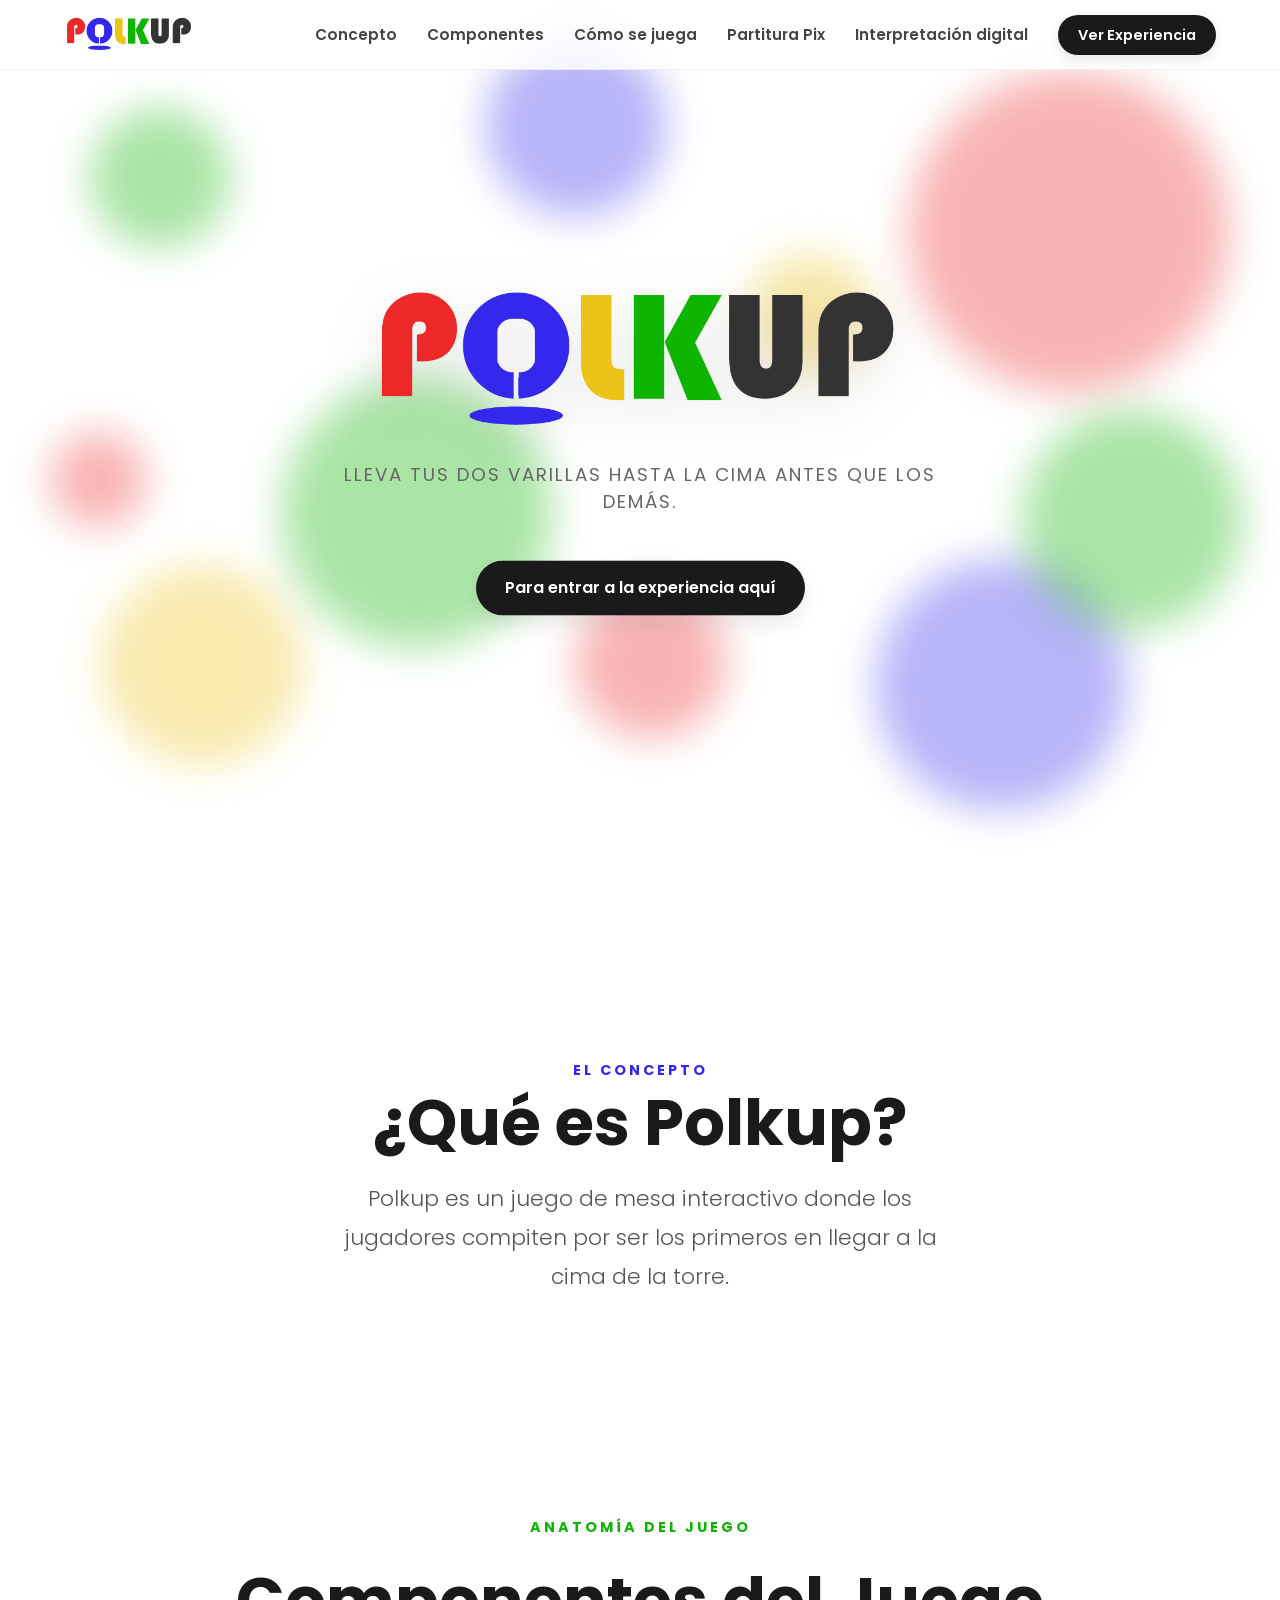
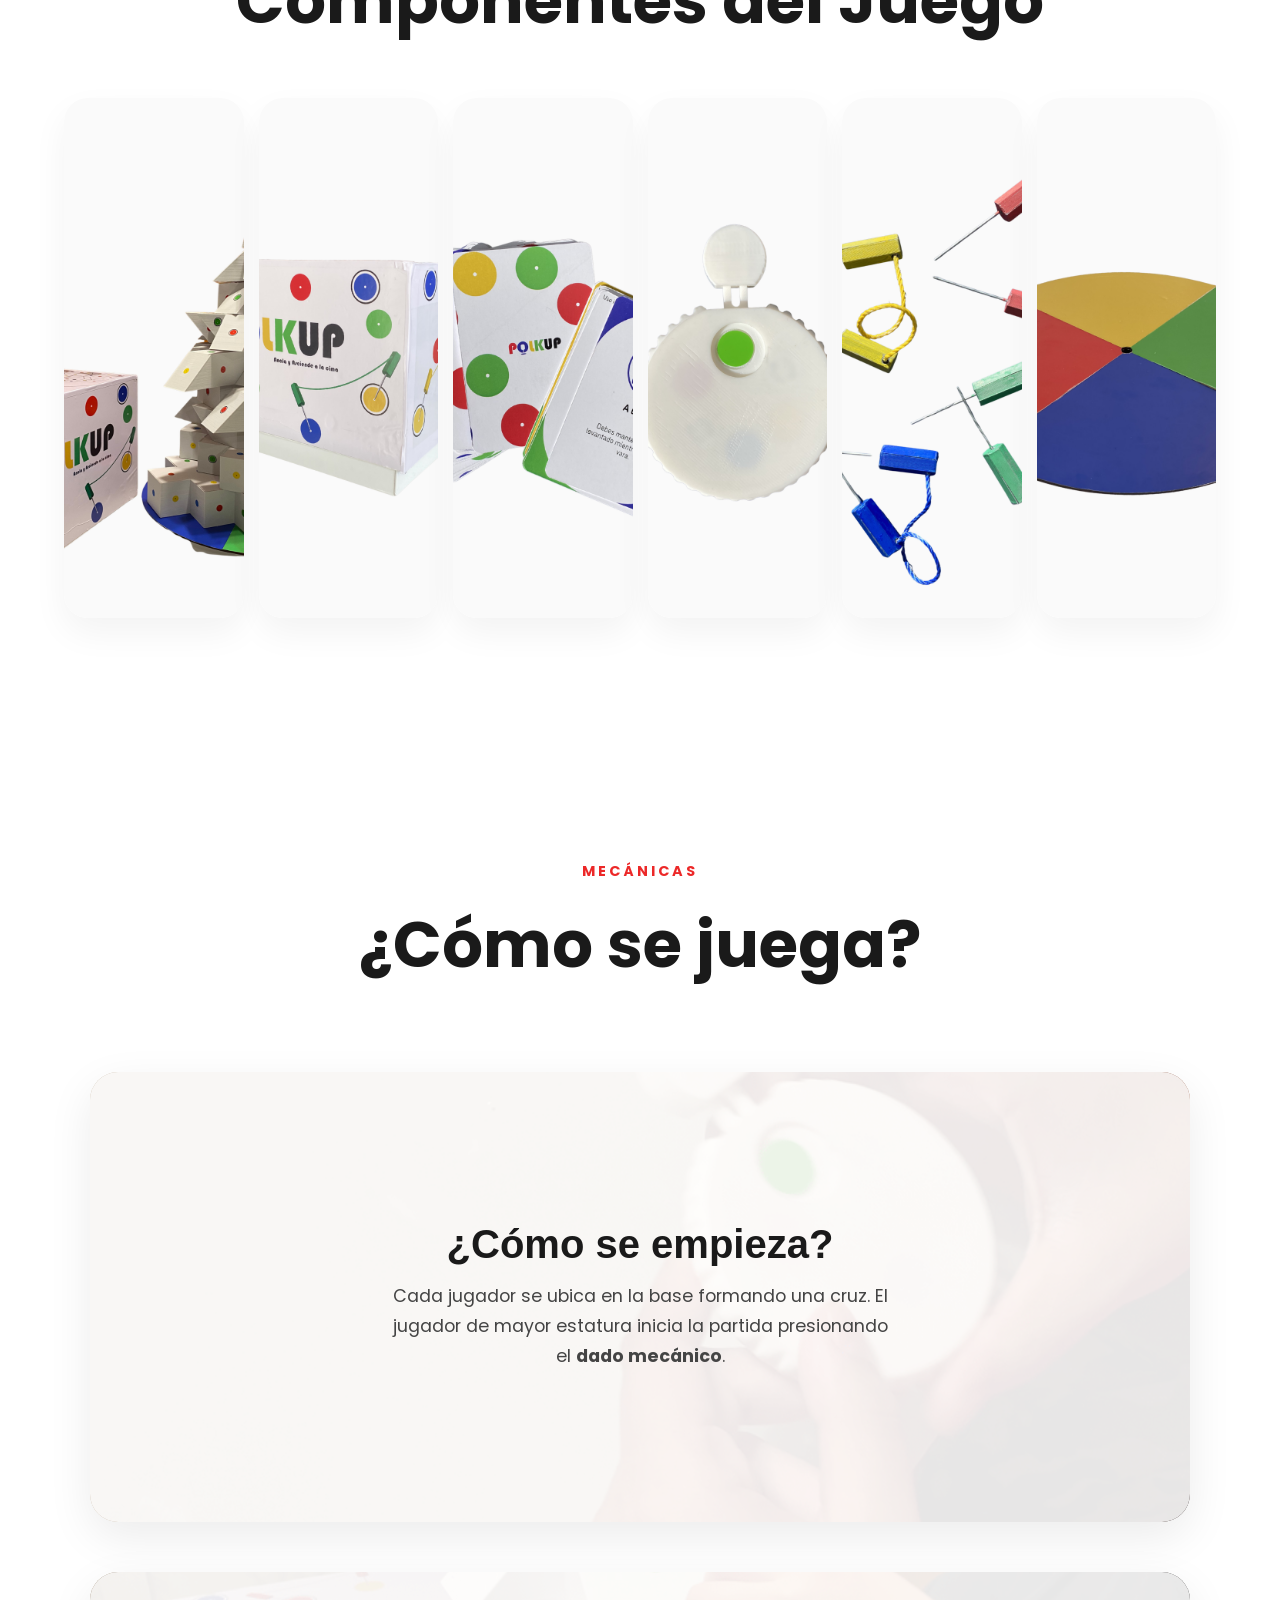
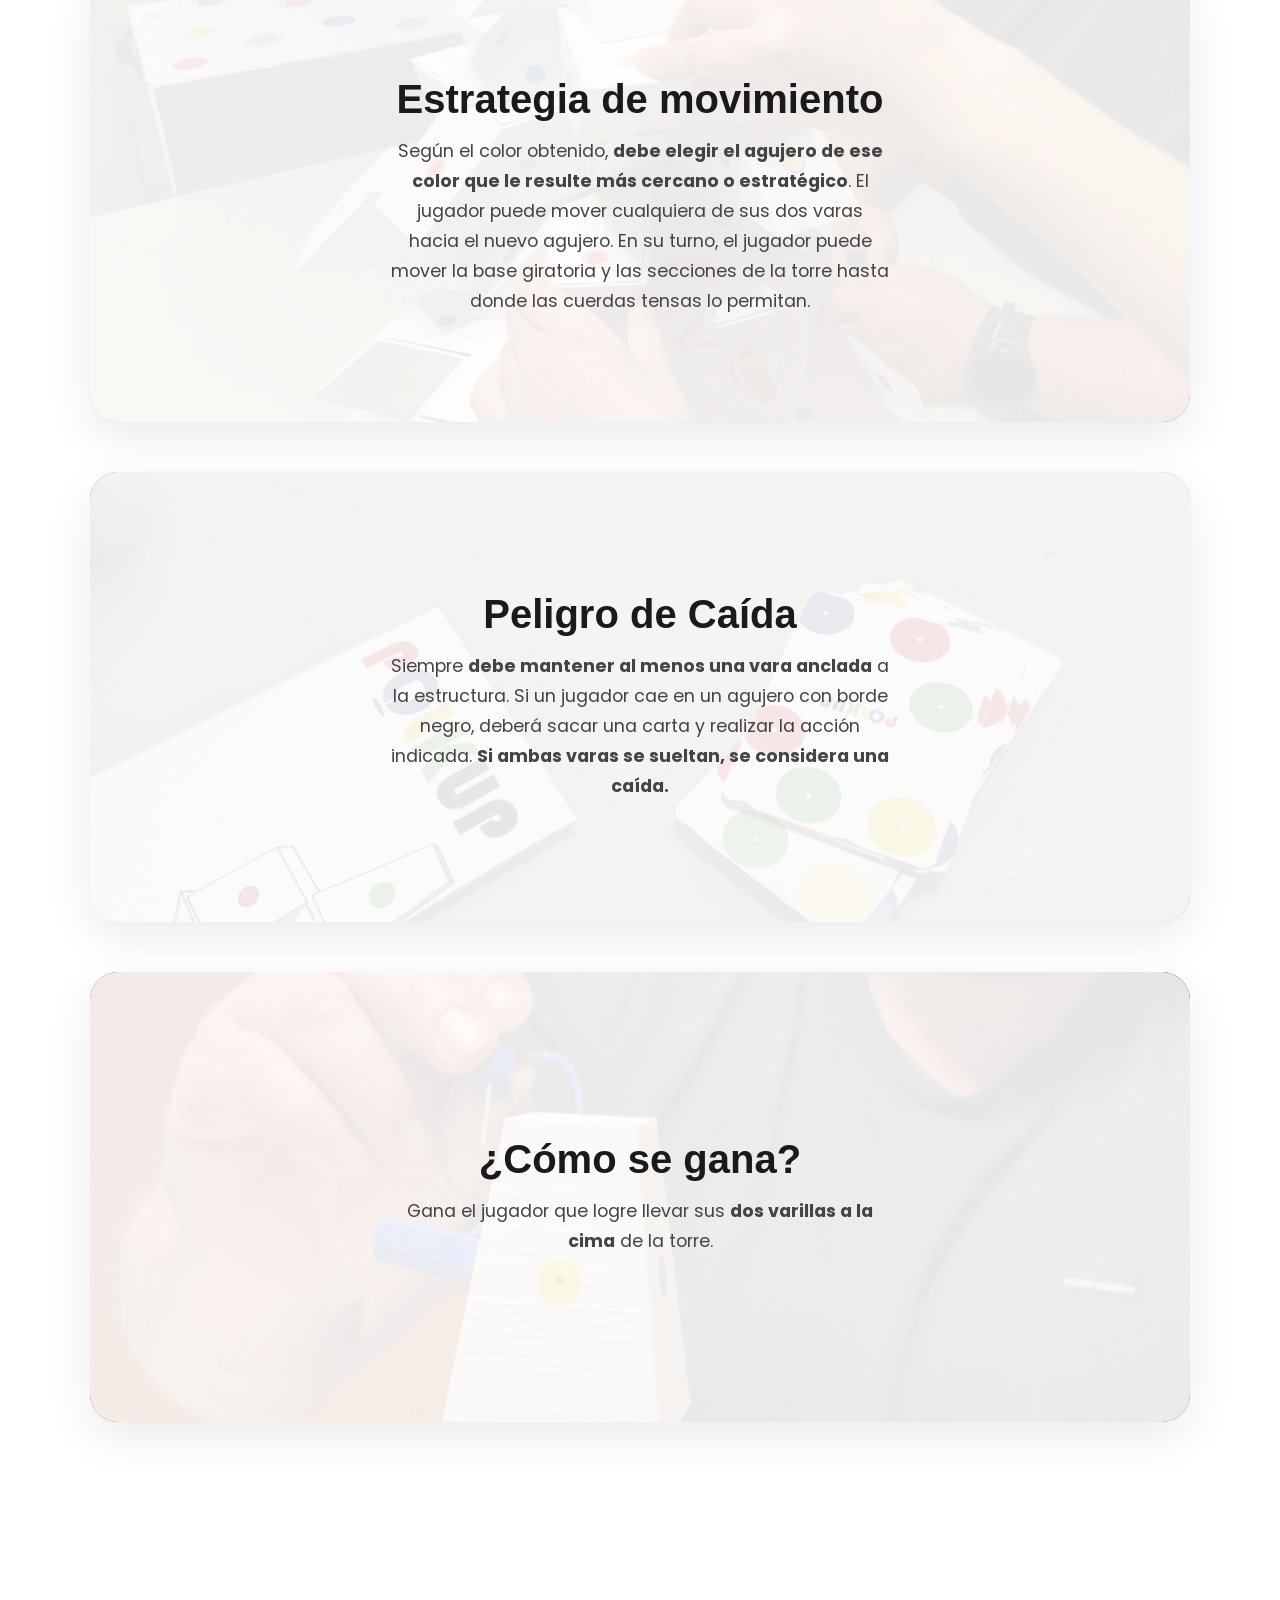
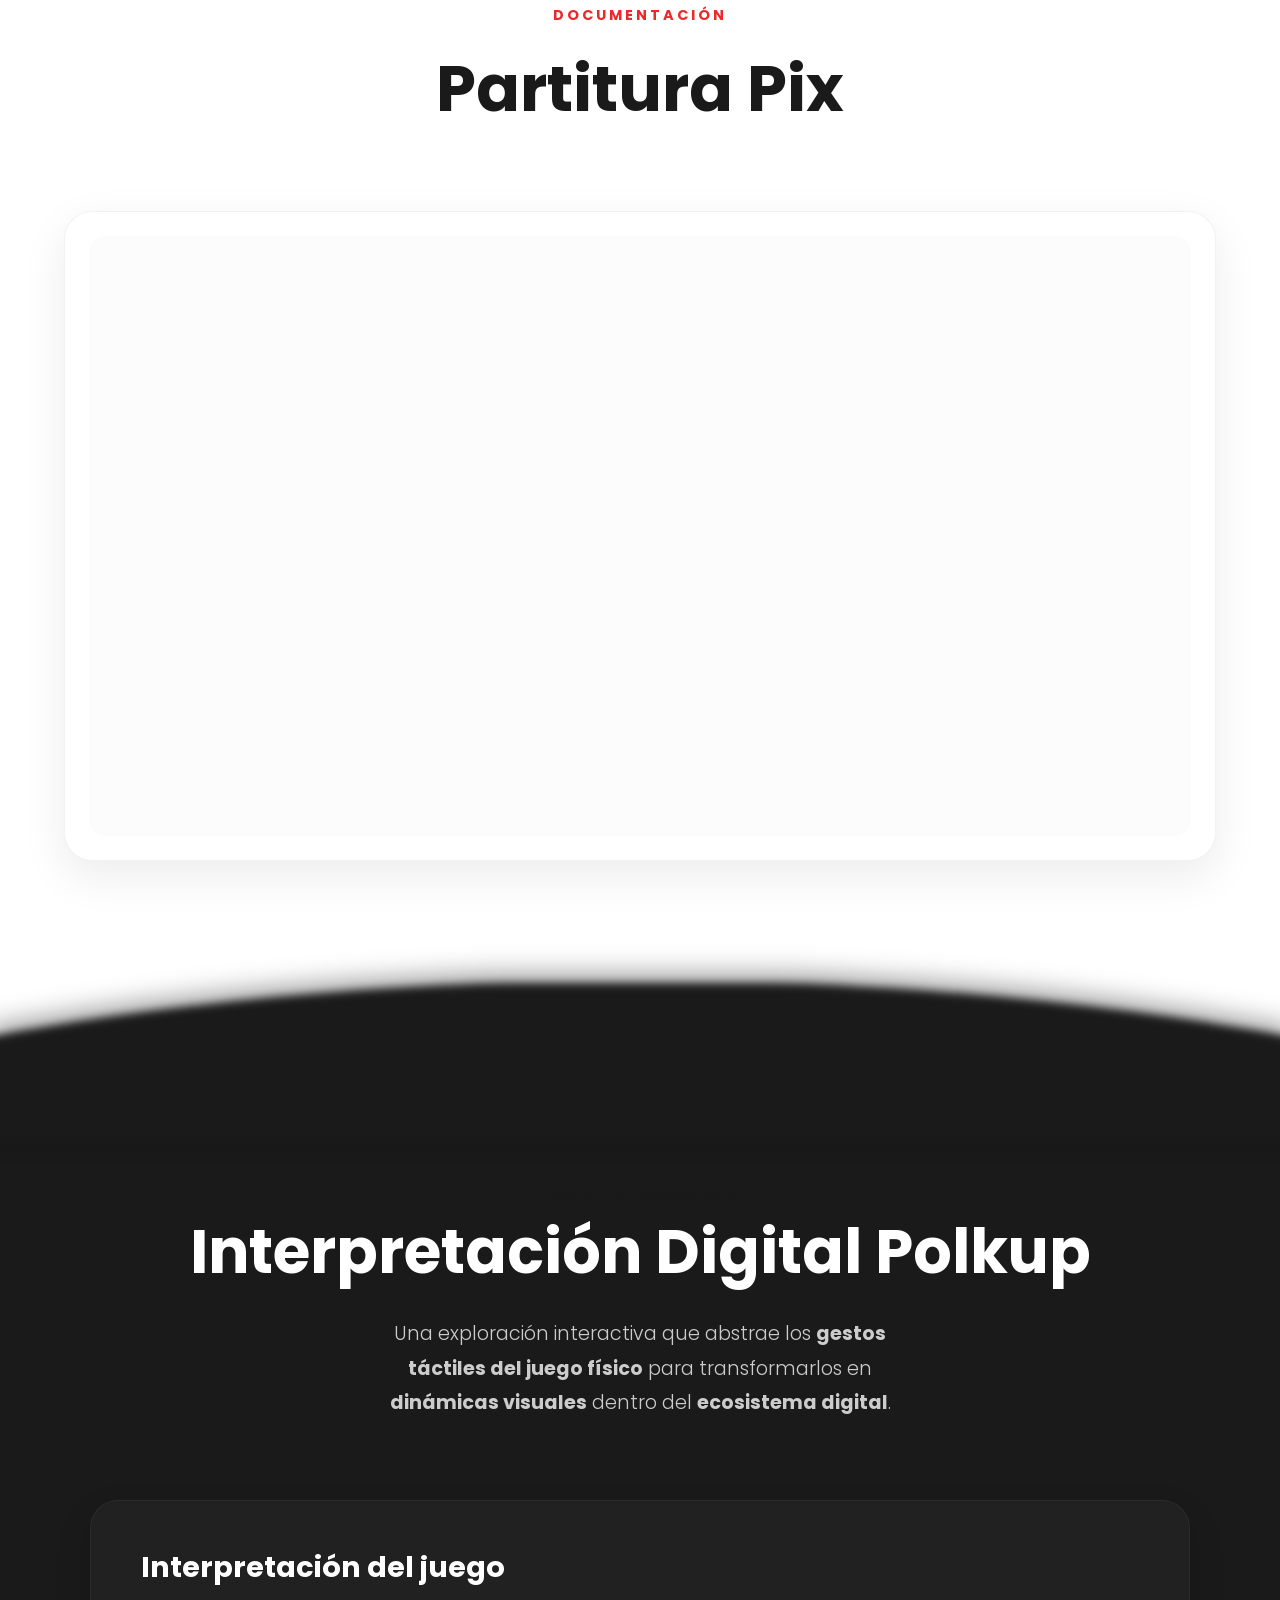
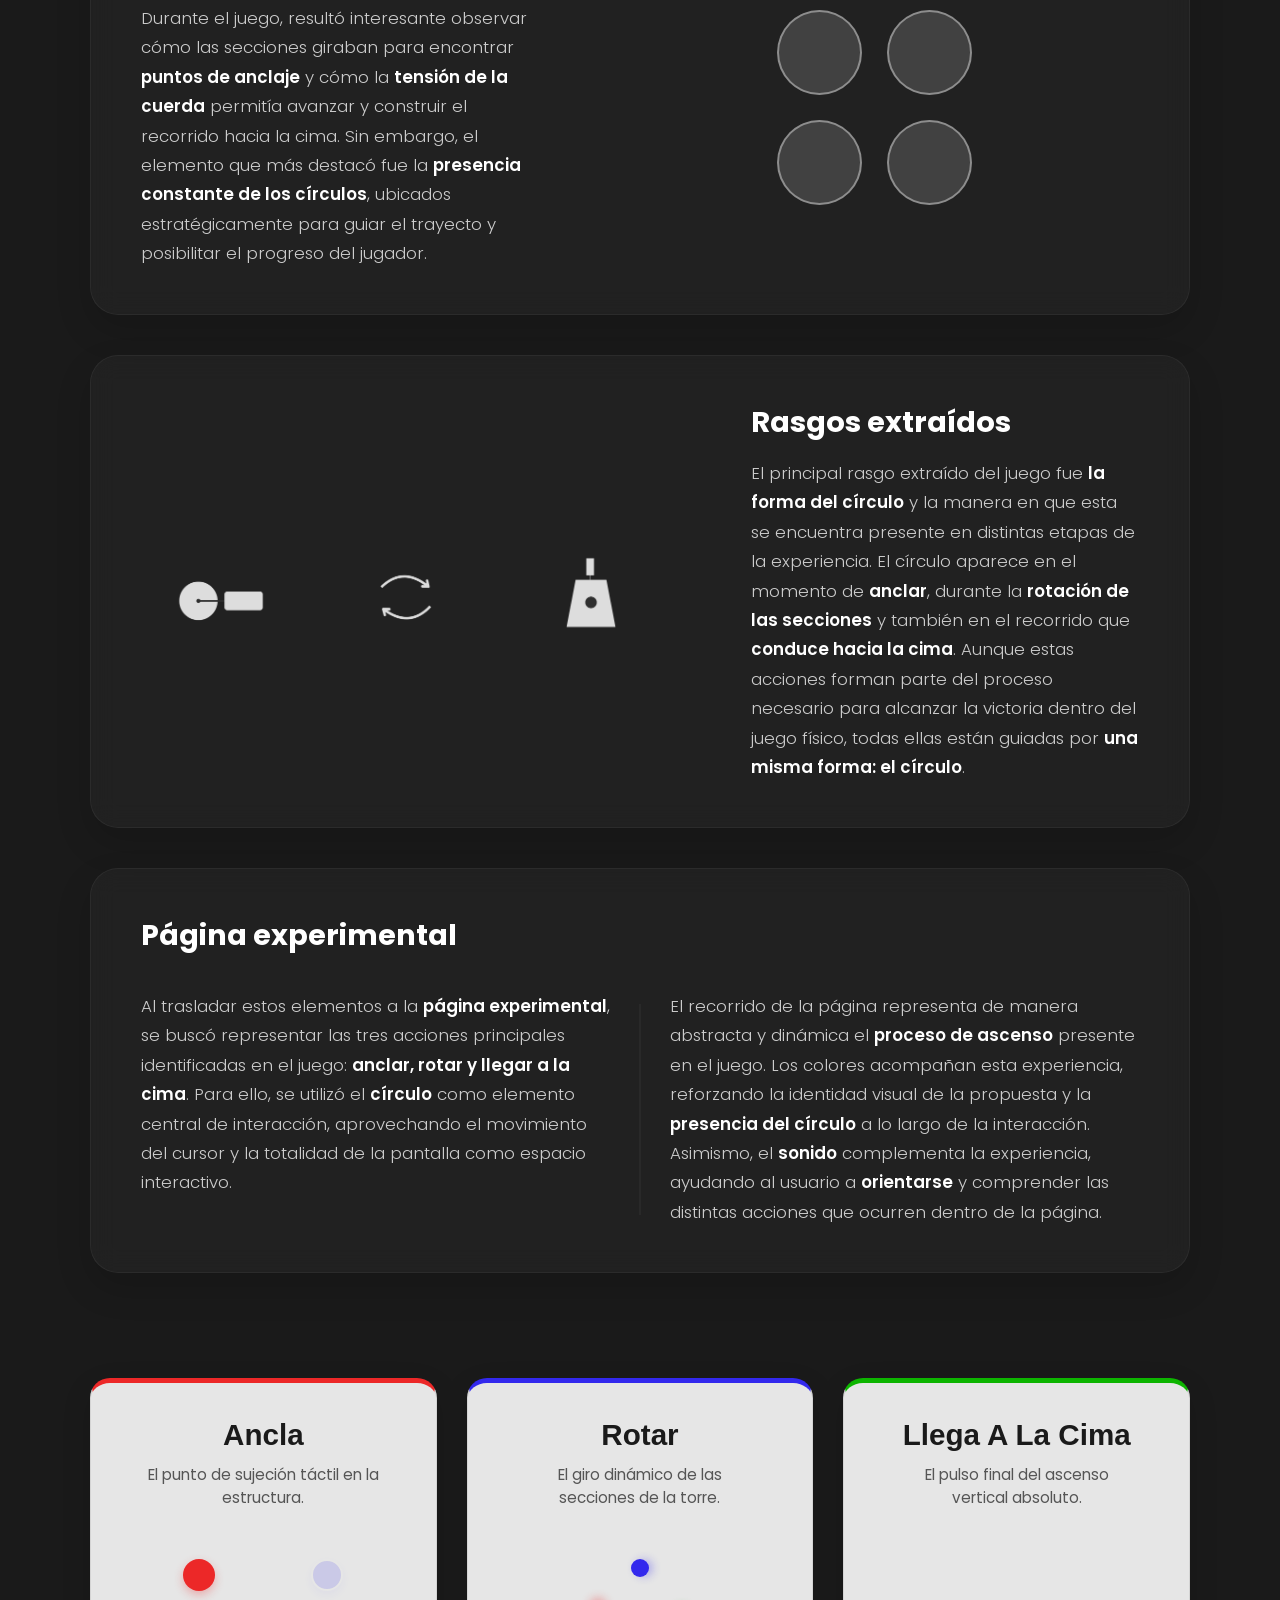
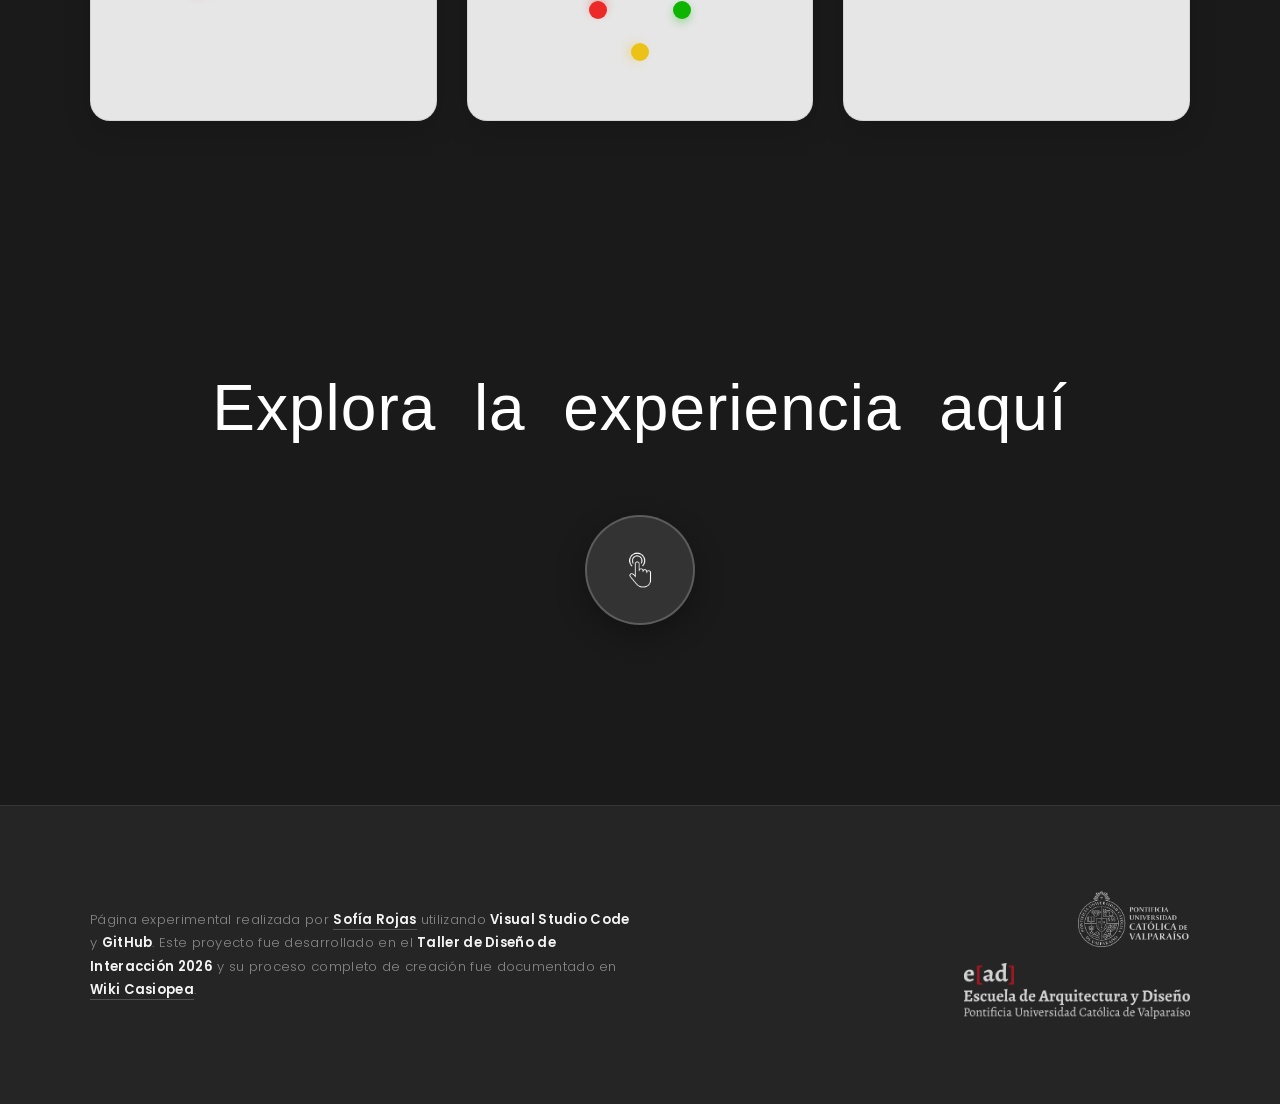
==== commit 2604c824: "Versión 6 versión final con pie de página, llega a la cima con final y partitura de pix" ====
--- a/index.html
+++ b/index.html
@@ -1,9 +1,9 @@
-<!DOCTYPE html>
+﻿<!DOCTYPE html>
 <html lang="es">
 <head>
     <meta charset="UTF-8">
     <meta name="viewport" content="width=device-width, initial-scale=1.0">
-    <title>PolkUp | El Juego de la Torre</title>
+    <title>PolkUp</title>
     
     <link rel="preconnect" href="https://fonts.googleapis.com">
     <link rel="preconnect" href="https://fonts.gstatic.com" crossorigin>
@@ -22,7 +22,8 @@
                 <li><a href="#concepto">Concepto</a></li>
                 <li><a href="#anatomia">Componentes</a></li>
                 <li><a href="#mecanicas">Cómo se juega</a></li>
-                <li><a href="#experimental">Digital</a></li>
+                <li><a href="#partitura-pdf">Partitura Pix</a></li>
+                <li><a href="#experimental">Interpretación digital</a></li>
                 <li><a href="experimental.html" class="nav-btn">Ver Experiencia</a></li>
             </ul>
         </div>
@@ -141,6 +142,17 @@
         </div>
     </section>
 
+    <!-- SECCIÓN 4.5: PARTITURA DE PIX (INTERACTIVO) -->
+    <section id="partitura-pdf" class="pdf-section reveal">
+        <div class="section-header-center">
+            <span class="pre-title-red">DOCUMENTACIÓN</span>
+            <h2>Partitura Pix</h2>
+        </div>
+        <div class="pdf-wrapper">
+            <iframe src="https://eadpucv.github.io/pix/#!/import/[base64]/[base64]" width="100%" height="600" frameborder="0"></iframe>
+        </div>
+    </section>
+
    <!-- SECCIÓN 5: PLACA OSCURA INTEGRADORA -->
     <section id="experimental" class="dark-footer-container">
         <svg class="dark-arc-top" viewBox="0 0 1440 150" preserveAspectRatio="none" xmlns="http://www.w3.org/2000/svg">
@@ -152,7 +164,7 @@
             <!-- CABECERA PRINCIPAL (CENTRADA ORIGINAL) -->
             <div class="dark-main-header reveal">
                 <span class="pre-title-dark">PROYECTO EXPERIMENTAL</span>
-                <h2 class="dark-section-title-center">Interfaz Digital Polkup</h2>
+                <h2 class="dark-section-title-center">Interpretación Digital Polkup</h2>
                 <p class="dark-section-text-center">Una exploración interactiva que abstrae los <b>gestos táctiles del juego físico</b> para transformarlos en <b>dinámicas visuales</b> dentro del <b>ecosistema digital</b>.</p>
             </div>
 
@@ -163,7 +175,7 @@
                 <div class="info-card-block reveal">
                     <div class="info-card-text">
                         <h3>Interpretación del juego</h3>
-                        <p>Al jugar, me llamó la atención cómo las secciones giraban para encontrar puntos de anclaje y cómo la tensión de la cuerda permitía avanzar y construir el camino hacia la cima. Sin embargo, lo que más destacó para mí fue la presencia constante de los círculos, ubicados estratégicamente para guiar el recorrido y posibilitar el avance del jugador.</p>
+                        <p>Durante el juego, resultó interesante observar cómo las secciones giraban para encontrar <b>puntos de anclaje</b> y cómo la <b>tensión de la cuerda</b> permitía avanzar y construir el recorrido hacia la cima. Sin embargo, el elemento que más destacó fue la <b>presencia constante de los círculos</b>, ubicados estratégicamente para guiar el trayecto y posibilitar el progreso del jugador.</p>
                     </div>
                     <div class="info-card-aside">
                         <div class="circles-grid-2x2">
@@ -192,7 +204,7 @@
                     </div>
                     <div class="info-card-text">
                         <h3>Rasgos extraídos</h3>
-                        <p>El principal rasgo que extraje del juego fue la <b>forma del círculo</b> y la manera en que esta se encuentra presente en distintas etapas de la experiencia. El círculo aparece <b>al momento de anclar</b>, durante la <b>rotación de las secciones</b> and también en el <b>recorrido que conduce hacia la cima</b>. Aunque estas acciones forman parte de un proceso para alcanzar la victoria dentro del <b>juego físico</b>, todas ellas están <b>guiadas por una misma forma: el círculo</b>.</p>
+                        <p>El principal rasgo extraído del juego fue <b>la forma del círculo</b> y la manera en que esta se encuentra presente en distintas etapas de la experiencia. El círculo aparece en el momento de <b>anclar</b>, durante la <b>rotación de las secciones</b> y también en el recorrido que <b>conduce hacia la cima</b>. Aunque estas acciones forman parte del proceso necesario para alcanzar la victoria dentro del juego físico, todas ellas están guiadas por <b>una misma forma: el círculo</b>.</p>
                     </div>
                 </div>
 
@@ -201,10 +213,10 @@
                     <h3>Página experimental</h3>
                     <div class="experimental-two-columns">
                         <div class="exp-column">
-                            <p>Al trasladar estos elementos a la <b>página experimental</b>, busqué representar las tres acciones principales que identifiqué en el juego: <b>anclar, rotar y llegar a la cima</b>. Para ello, utilicé el <b>círculo como elemento central de interacción</b>, aprovechando el <b>movimiento del cursor</b> y la totalidad de la pantalla como <b>espacio interactivo</b>.</p>
+                            <p>Al trasladar estos elementos a la <b>página experimental</b>, se buscó representar las tres acciones principales identificadas en el juego: <b>anclar, rotar y llegar a la cima</b>. Para ello, se utilizó el <b>círculo</b> como elemento central de interacción, aprovechando el movimiento del cursor y la totalidad de la pantalla como espacio interactivo.</p>
                         </div>
                         <div class="exp-column">
-                            <p>El recorrido de la página representa de manera más abstracta y dinámica el <b>proceso de ascenso</b> presente en el juego. Los <b>colores</b> acompañan constantemente esta experiencia, reforzando la <b>presencia de los círculos</b> a lo largo del recorrido. Asimismo, el <b>sonido</b> forma parte de la <b>interacción</b>, ayudando al usuario a <b>orientarse</b> y comprender las distintas <b>acciones</b> que se desarrollan dentro de la página.</p>
+                            <p>El recorrido de la página representa de manera abstracta y dinámica el <b>proceso de ascenso</b> presente en el juego. Los colores acompañan esta experiencia, reforzando la identidad visual de la propuesta y la <b>presencia del círculo</b> a lo largo de la interacción. Asimismo, el <b>sonido</b> complementa la experiencia, ayudando al usuario a <b>orientarse</b> y comprender las distintas acciones que ocurren dentro de la página.</p>
                         </div>
                     </div>
                 </div>
@@ -215,7 +227,7 @@
             <div class="abstract-mechanics-grid reveal">
                 
                 <!-- 1. ANCLA -->
-                <a href="experimental.html?screen=ancla" class="mechanic-card card-ancla">
+                <div class="mechanic-card card-ancla">
                     <h4>Ancla</h4>
                     <p>El punto de sujeción táctil en la estructura.</p>
                     <div class="animation-container container-ancla">
@@ -223,10 +235,10 @@
                         <div class="dotted-line"></div>
                         <div class="circle-node node-2"></div>
                     </div>
-                </a>
+                </div>
 
                 <!-- 2. ROTACIÓN -->
-                <a href="experimental.html?screen=rota" class="mechanic-card card-rota">
+                <div class="mechanic-card card-rota">
                     <h4>Rotar</h4>
                     <p>El giro dinámico de las secciones de la torre.</p>
                     <div class="animation-container container-rotar">
@@ -237,17 +249,17 @@
                             <div class="ring-dot dot-4"></div>
                         </div>
                     </div>
-                </a>
+                </div>
 
                 <!-- 3. LLEGA A LA CIMA -->
-                <a href="experimental.html?screen=cima" class="mechanic-card card-cima">
+                <div class="mechanic-card card-cima">
                     <h4>Llega a la Cima</h4>
                     <p>El pulso final del ascenso vertical absoluto.</p>
                     <div class="animation-container container-cima">
                         <div class="pulsing-circle pc-1"></div>
                         <div class="pulsing-circle pc-2"></div>
                     </div>
-                </a>
+                </div>
 
             </div>
             
@@ -275,14 +287,17 @@
 
             <!-- COLOFÓN DE LA PÁGINA -->
             <footer class="colofon-section">
-                <div class="colofon-logo-container">
-                    <img src="assets/LOGO-PUCV-PCS-BLANCO.png" alt="Logo Universidad" class="colofon-logo">
-                </div>
-                <p>Esta página experimental fue desarrollada por <strong>Sofía Rojas</strong> utilizando <strong>Visual Studio Code</strong> y <strong>GitHub</strong> para su diseño, desarrollo y publicación. Todo el proceso de creación, incluyendo las distintas etapas de trabajo, pruebas y decisiones de diseño, se encuentra registrado en <strong>Wikicasiopea</strong>.</p>
+                <div class="colofon-container">
+                    <p>Página experimental realizada por <a href="https://wiki.ead.pucv.cl/Sof%C3%ADa_Rojas" target="_blank" class="colofon-link"><strong>Sofía Rojas</strong></a> utilizando <strong>Visual Studio Code</strong> y <strong>GitHub</strong>. Este proyecto fue desarrollado en el <strong>Taller de Diseño de Interacción 2026</strong> y su proceso completo de creación fue documentado en <a href="https://wiki.ead.pucv.cl/U3_Taller_IxD_-_Sof%C3%ADa_Rojas" target="_blank" class="colofon-link"><strong>Wiki Casiopea</strong></a>.</p>
+                    <div class="colofon-logo-container">
+                        <img src="assets/LOGO-PUCV-PCS-BLANCO.png" alt="Logo Universidad" class="colofon-logo">
+                        <img src="assets/Ead_logo_fondo_2019_color.png" alt="Logo EAD" class="colofon-logo ead-logo">
+                    </div>
+                </div>
             </footer>
         </div>
     </section>
 
     <script src="script.js"></script>
 </body>
-</html>+</html>
--- a/style.css
+++ b/style.css
@@ -1,4 +1,4 @@
-/* --- VARIABLES DE COLOR --- */
+﻿/* --- VARIABLES DE COLOR --- */
 :root {
     --color-verde: #0DB500;
     --color-rojo: #EC2828;
@@ -375,6 +375,36 @@
     opacity: 0;
 }
 
+/* --- SECCIÓN 4.5: PARTITURA DE PIX (PDF) --- */
+.pdf-section {
+    padding: 60px 0 120px 0;
+    background-color: var(--color-fondo);
+    display: flex;
+    flex-direction: column;
+    align-items: center;
+    gap: 45px;
+}
+
+.pdf-wrapper {
+    width: 90%;
+    max-width: 1200px; /* Alineado con el margen de la página (e.g. galería y secciones) */
+    border-radius: 28px;
+    overflow: hidden;
+    box-shadow: 0 15px 45px rgba(0, 0, 0, 0.08);
+    background-color: #ffffff;
+    border: 1px solid rgba(0, 0, 0, 0.05);
+    padding: 24px;
+}
+
+.pdf-wrapper iframe {
+    display: block;
+    width: 100%;
+    height: 600px;
+    border: none;
+    border-radius: 16px;
+    background-color: #fcfcfc;
+}
+
 /* --- SECCIÓN 5: PLACA OSCURA INTEGRADORA --- */
 .dark-footer-container {
     position: relative;
@@ -478,6 +508,14 @@
     color: #cccccc !important;
     line-height: 1.75;
     max-width: 500px; /* Cuadro de texto un poco más ancho */
+}
+
+.info-card-text p b,
+.info-card-text p strong,
+.exp-column p b,
+.exp-column p strong {
+    font-weight: 600; /* Semi-bold (más liviano que 700) */
+    color: #ffffff !important; /* Blanco puro para destacar del color #cccccc */
 }
 
 .info-card-aside {
@@ -633,7 +671,7 @@
     flex-direction: column;
     align-items: center;
     transition: all 0.4s cubic-bezier(0.16, 1, 0.3, 1);
-    cursor: pointer;
+    cursor: default;
     text-decoration: none;
     box-shadow: 0 10px 30px rgba(0, 0, 0, 0.12);
 }
@@ -1053,29 +1091,32 @@
     margin-right: -20px;
     margin-bottom: -120px; /* Alineación perfecta al borde inferior del contenedor padre */
     margin-top: 100px;
-    padding: 60px 40px;
-    text-align: center;
-    display: flex;
-    flex-direction: column;
-    align-items: center;
-    justify-content: center;
-    gap: 25px;
+    padding: 85px 0; /* Aumentado para dar más altura al pie de página */
     border-top: 1px solid rgba(255, 255, 255, 0.08); /* Línea blanca transparente */
 }
 
-.colofon-logo-container {
-    width: 100%;
+.colofon-container {
+    width: 90%;
     max-width: 1100px;
     margin: 0 auto;
     display: flex;
-    justify-content: center;
-    align-items: center;
+    justify-content: space-between;
+    align-items: center;
+    gap: 40px;
+}
+
+.colofon-logo-container {
+    display: flex;
+    flex-direction: column; /* Apilar logos uno arriba del otro */
+    align-items: flex-end; /* Alinear a la derecha */
+    gap: 16px; /* Separación vertical */
+    flex-shrink: 0;
 }
 
 .colofon-logo {
-    max-height: 48px; /* Un poco más chico y elegante */
+    max-height: 56px; /* Aumentado para mayor legibilidad */
     width: auto;
-    opacity: 0.85;
+    opacity: 0.8;
     transition: opacity 0.3s ease;
 }
 
@@ -1088,14 +1129,40 @@
     font-weight: 300;
     color: rgba(255, 255, 255, 0.45) !important; /* Más suave para atenuar créditos */
     line-height: 1.8;
-    max-width: 700px;
-    margin: 0 auto;
+    margin: 0;
+    text-align: left; /* Alineado a la izquierda */
+    max-width: 550px; /* Aumentado más para que la caja de texto sea más grande */
     letter-spacing: 0.3px;
 }
 
 .colofon-section p strong {
-    font-weight: 550;
-    color: rgba(255, 255, 255, 0.85);
+    font-weight: 600; /* Semi-bold (más liviano que 700) */
+    color: rgba(255, 255, 255, 0.95); /* Mayor contraste */
+}
+
+.colofon-link {
+    color: rgba(255, 255, 255, 0.7);
+    text-decoration: none;
+    border-bottom: 1px solid rgba(255, 255, 255, 0.2);
+    transition: all 0.2s ease;
+}
+
+.colofon-link:hover {
+    color: #ffffff;
+    border-bottom-color: #ffffff;
+}
+
+/* Responsivo para móviles */
+@media (max-width: 768px) {
+    .colofon-container {
+        flex-direction: column-reverse;
+        align-items: flex-start;
+        gap: 25px;
+    }
+    .colofon-logo-container {
+        justify-content: flex-start;
+        width: 100%;
+    }
 }
 
 /* --- EFECTO DE APARICIÓN AL HACER SCROLL (SCROLL REVEAL) --- */
